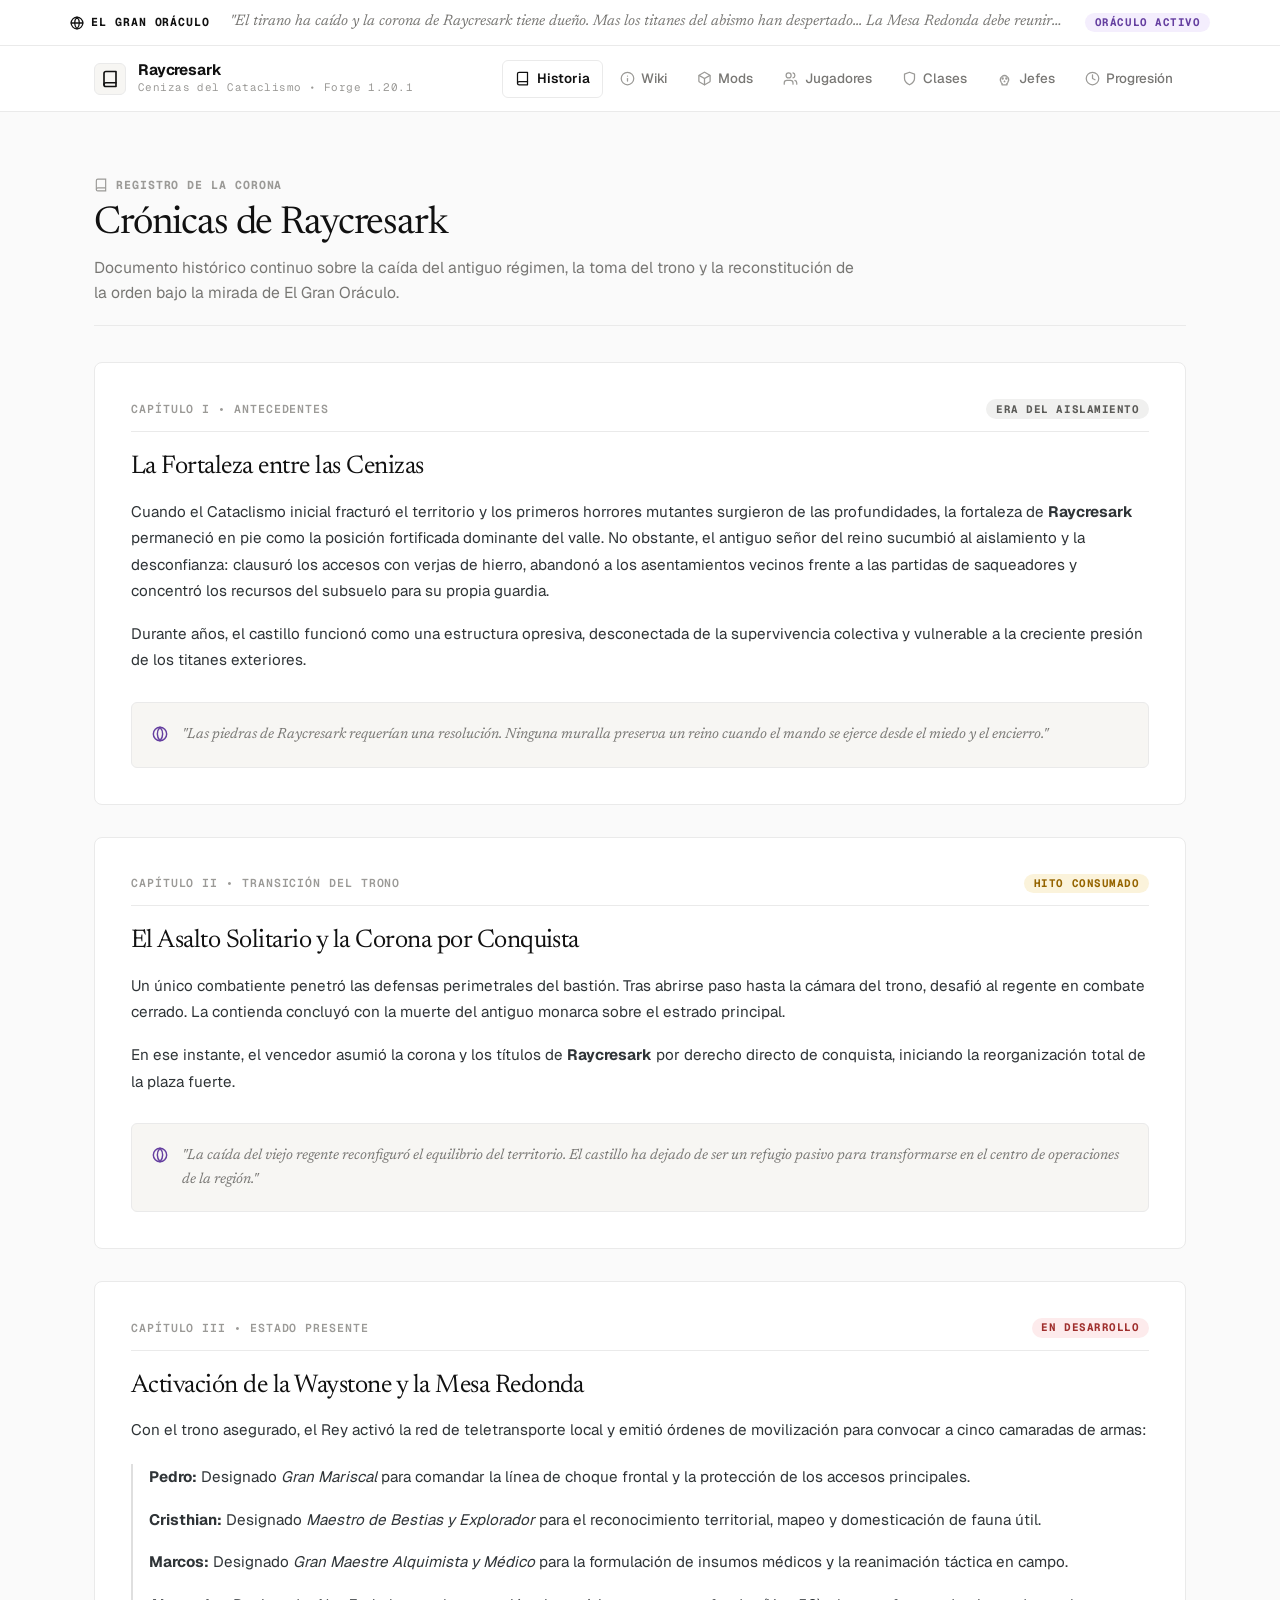
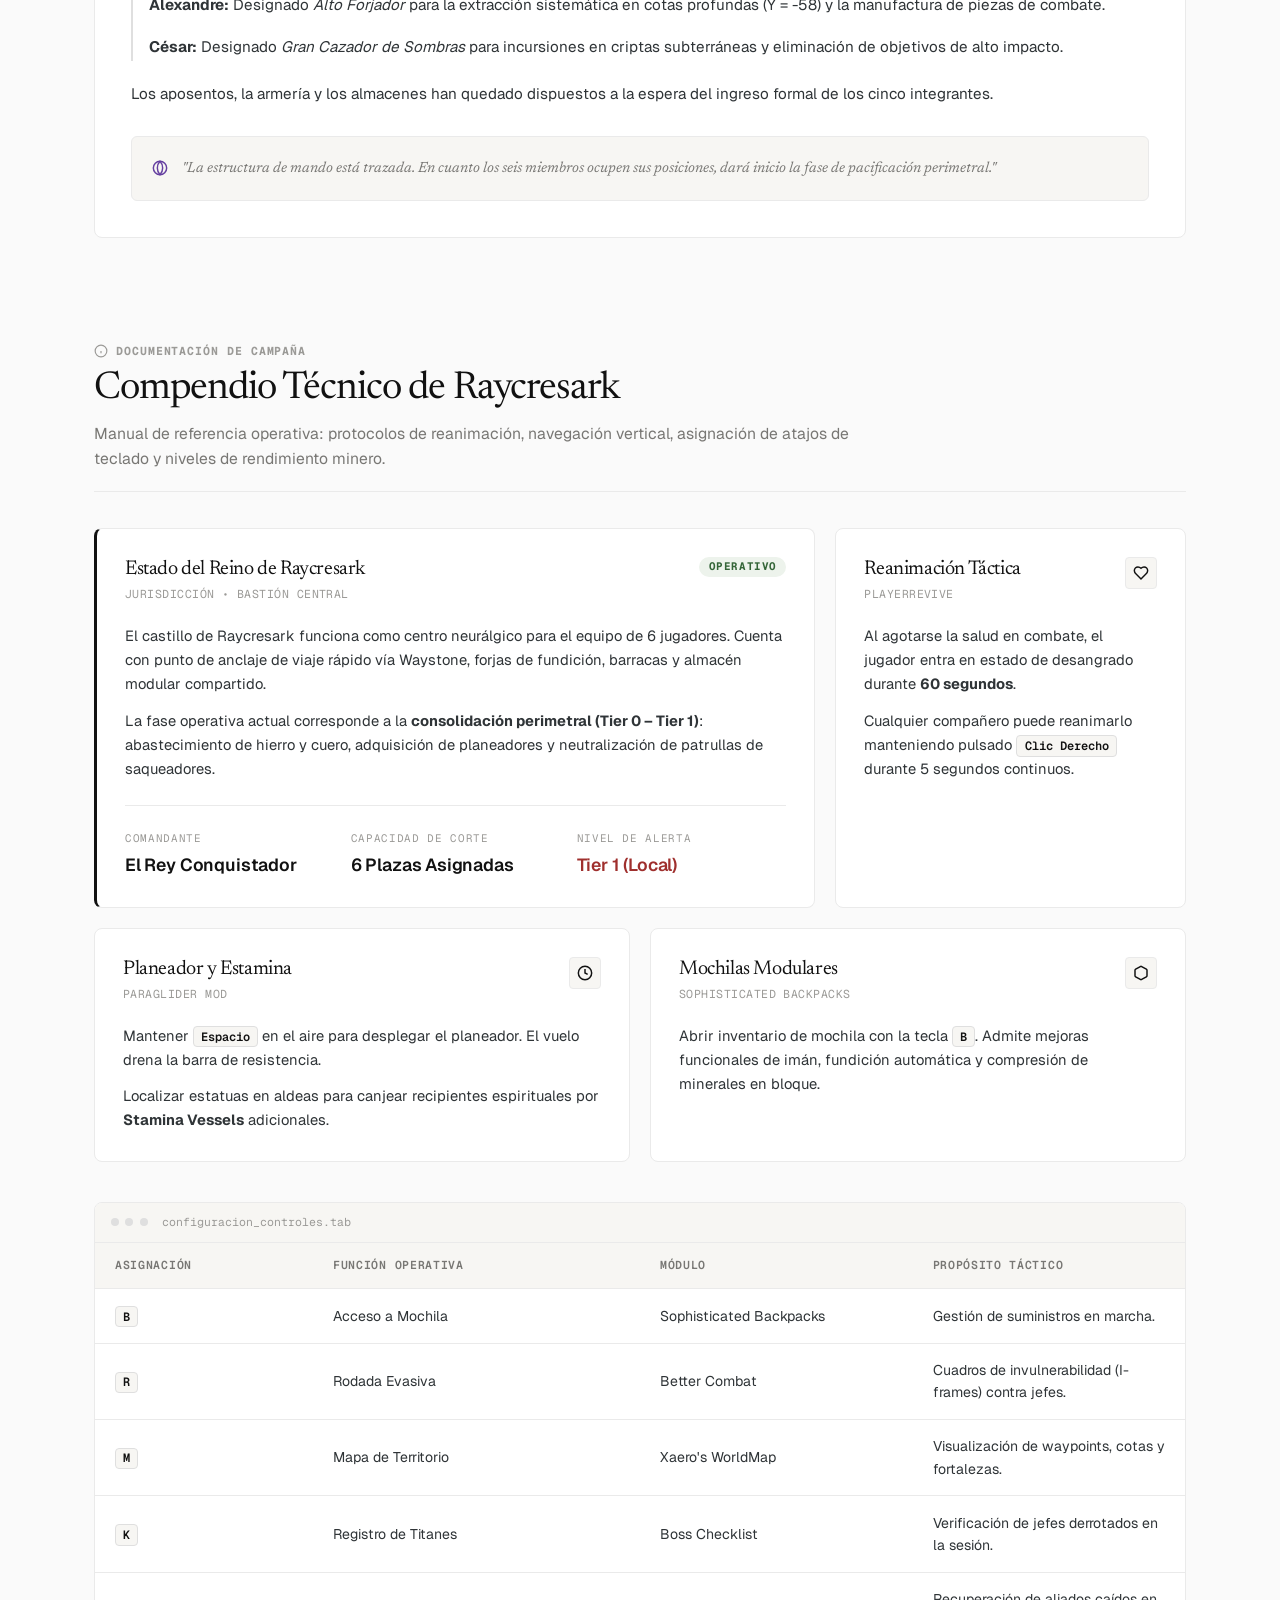
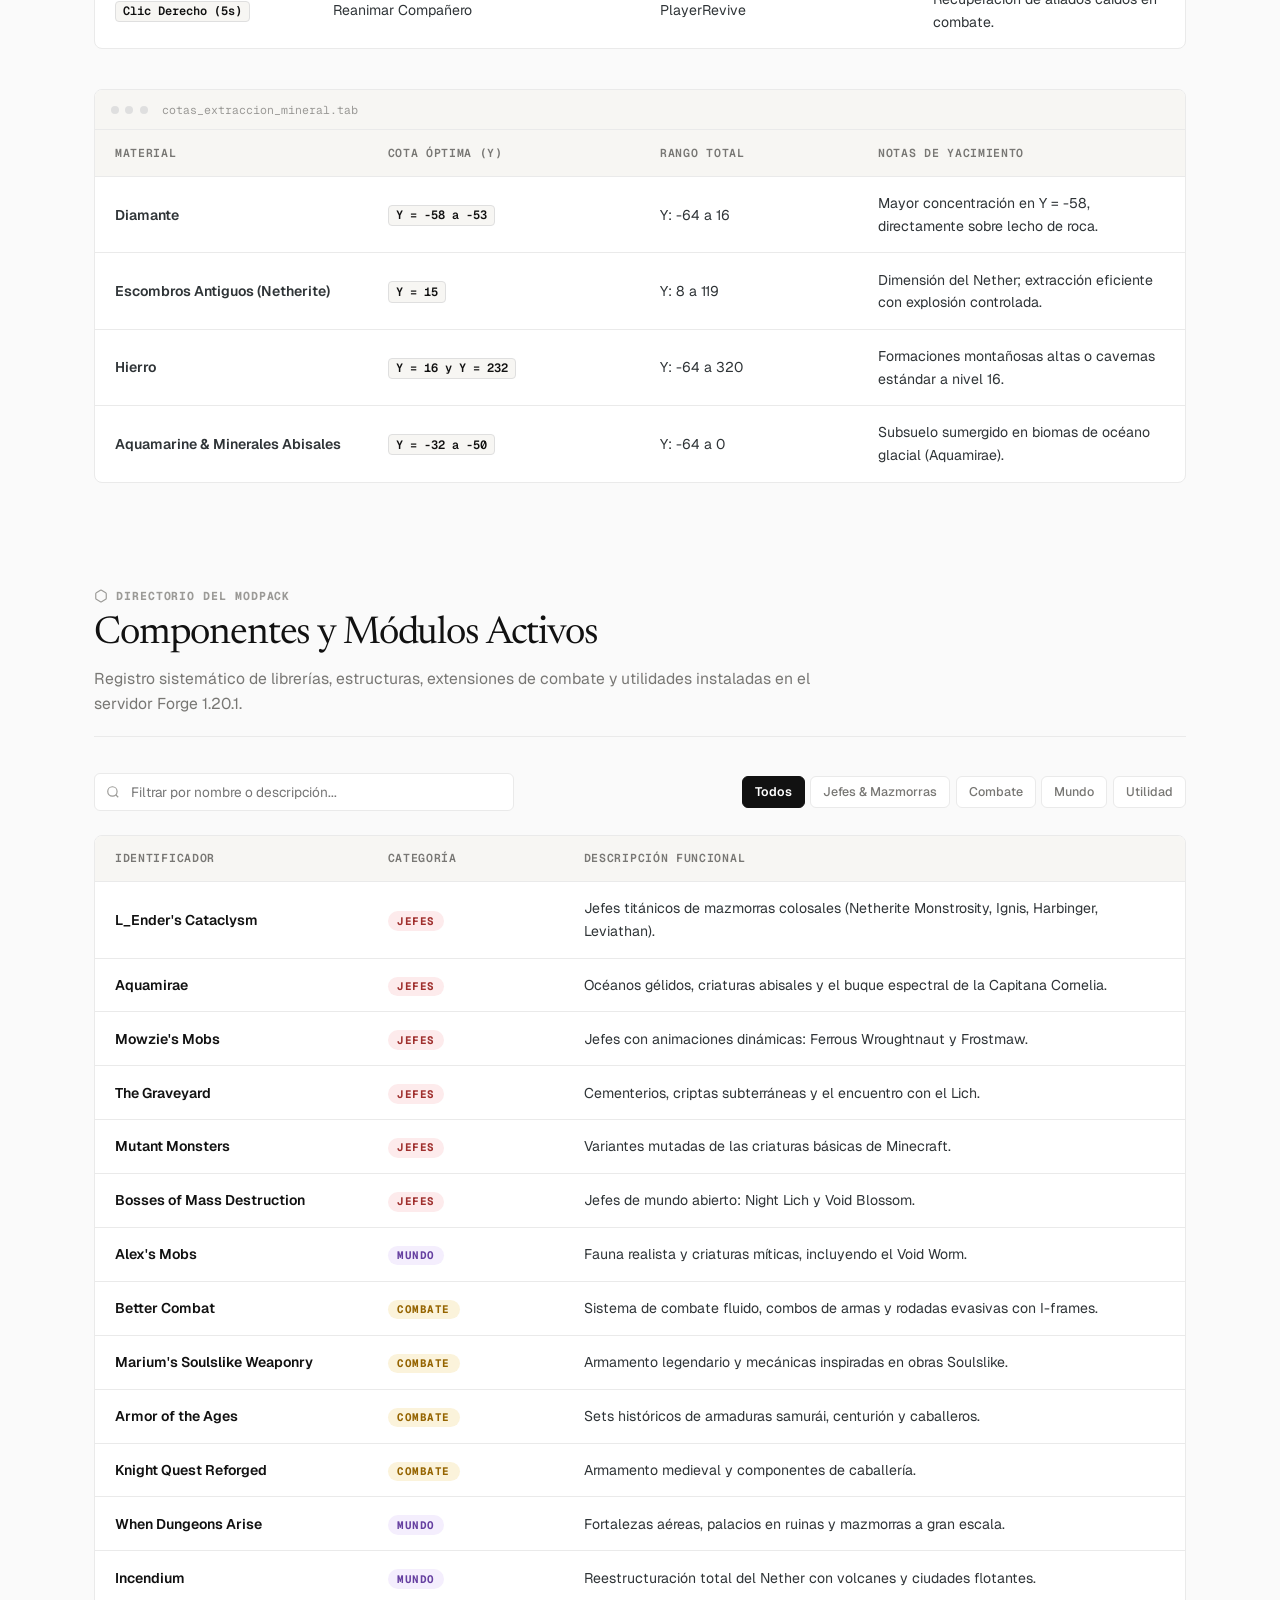
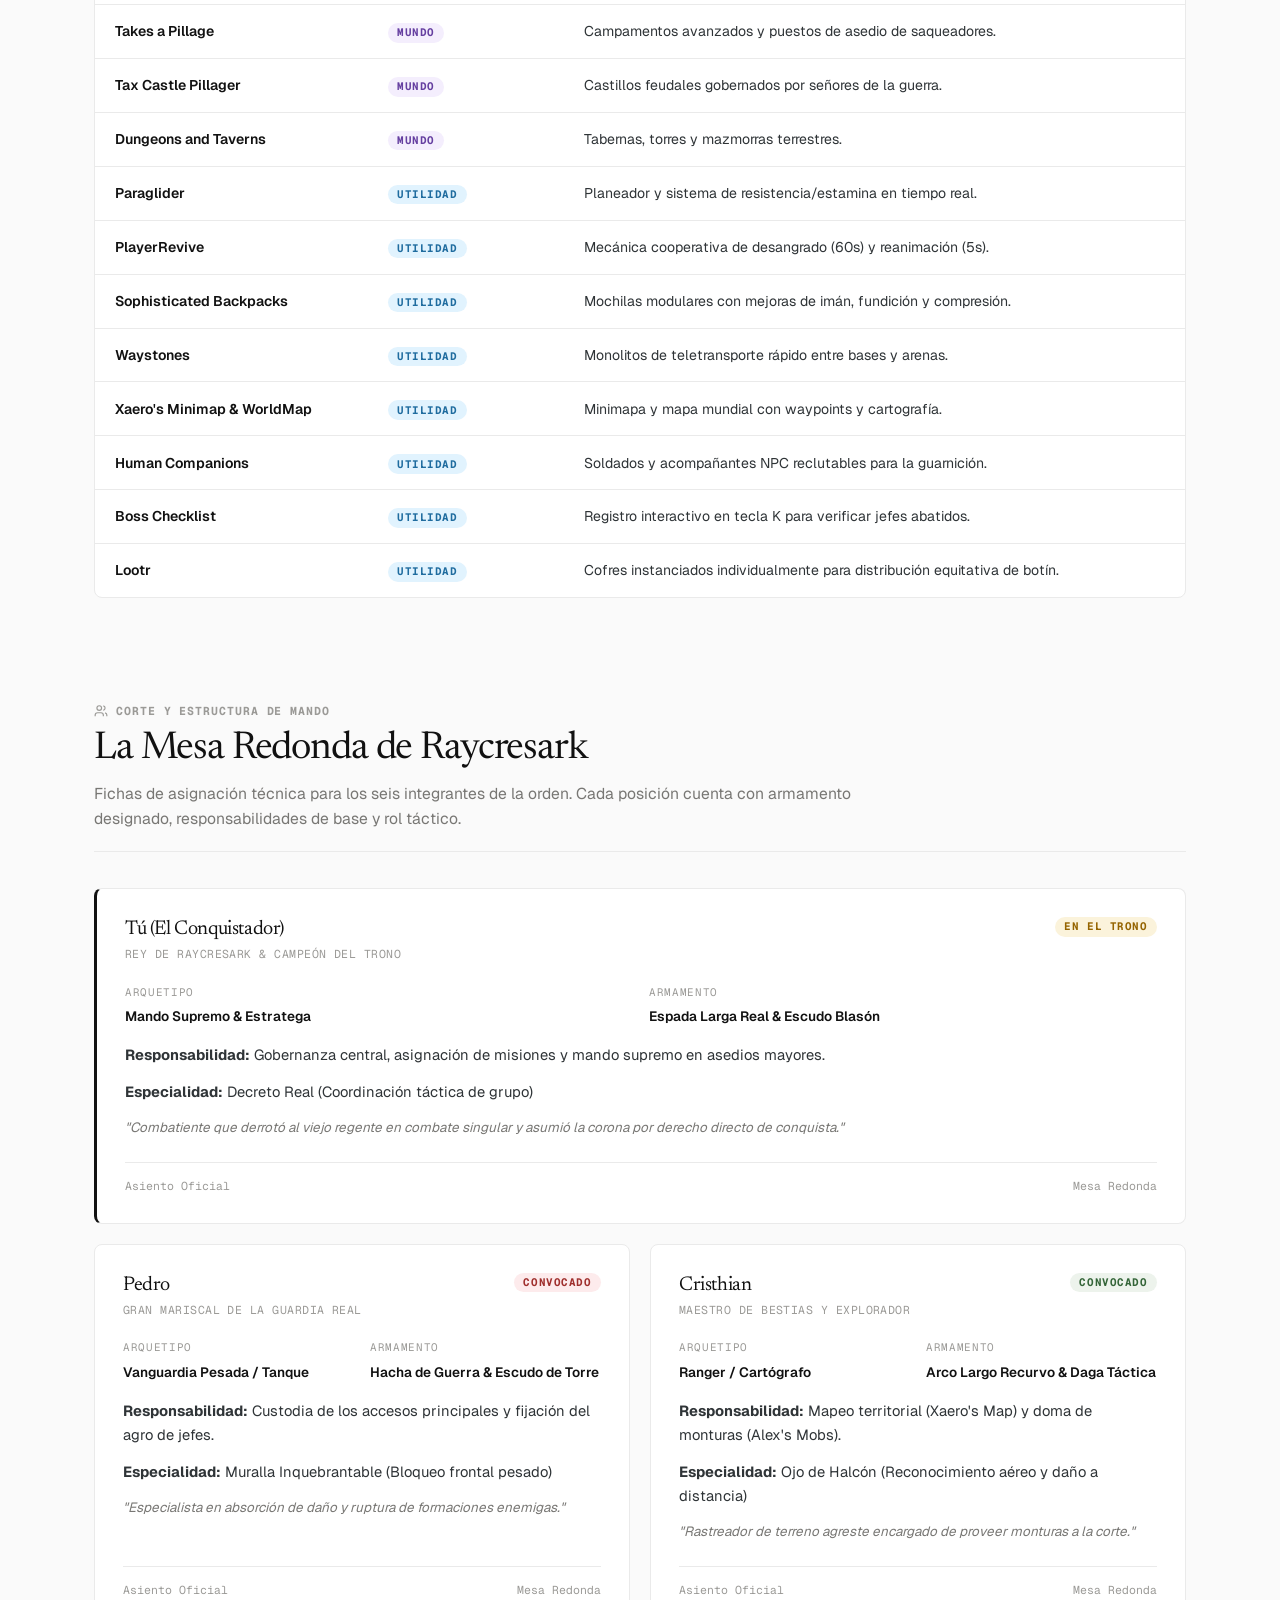
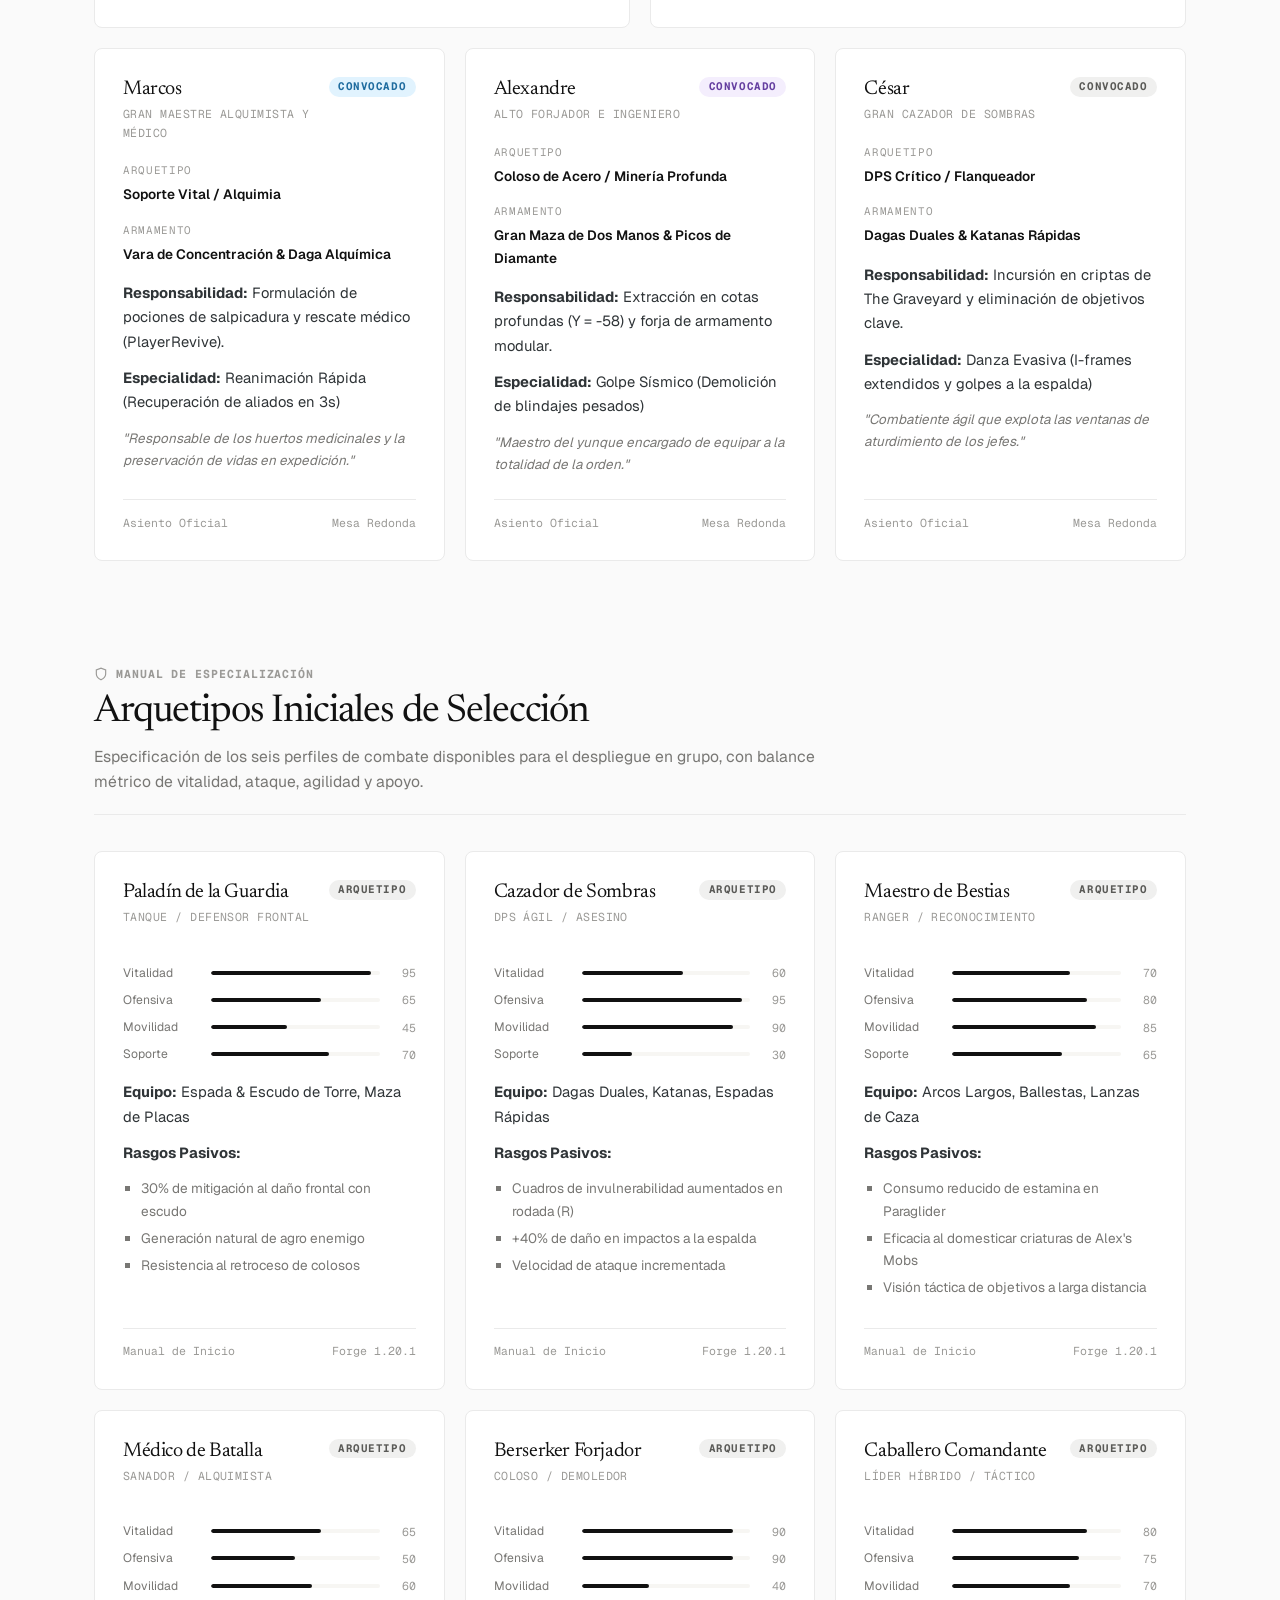
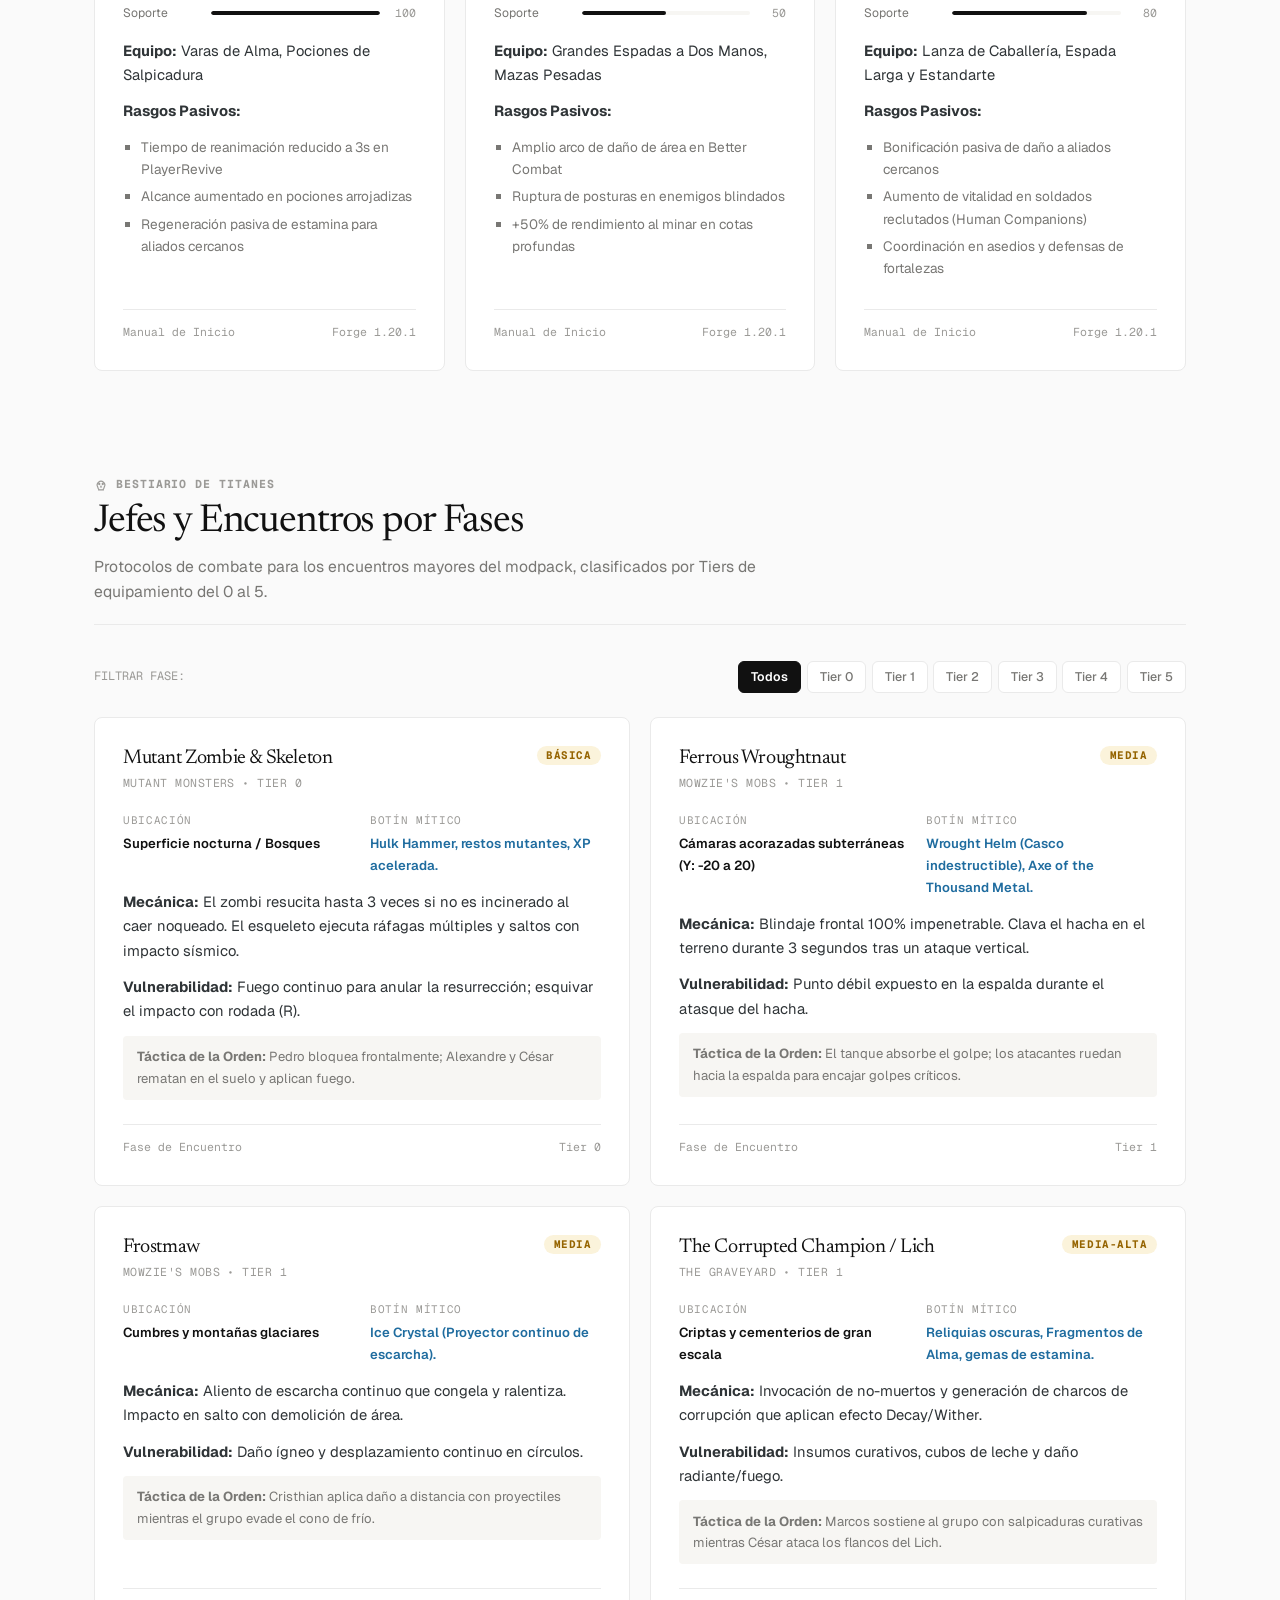
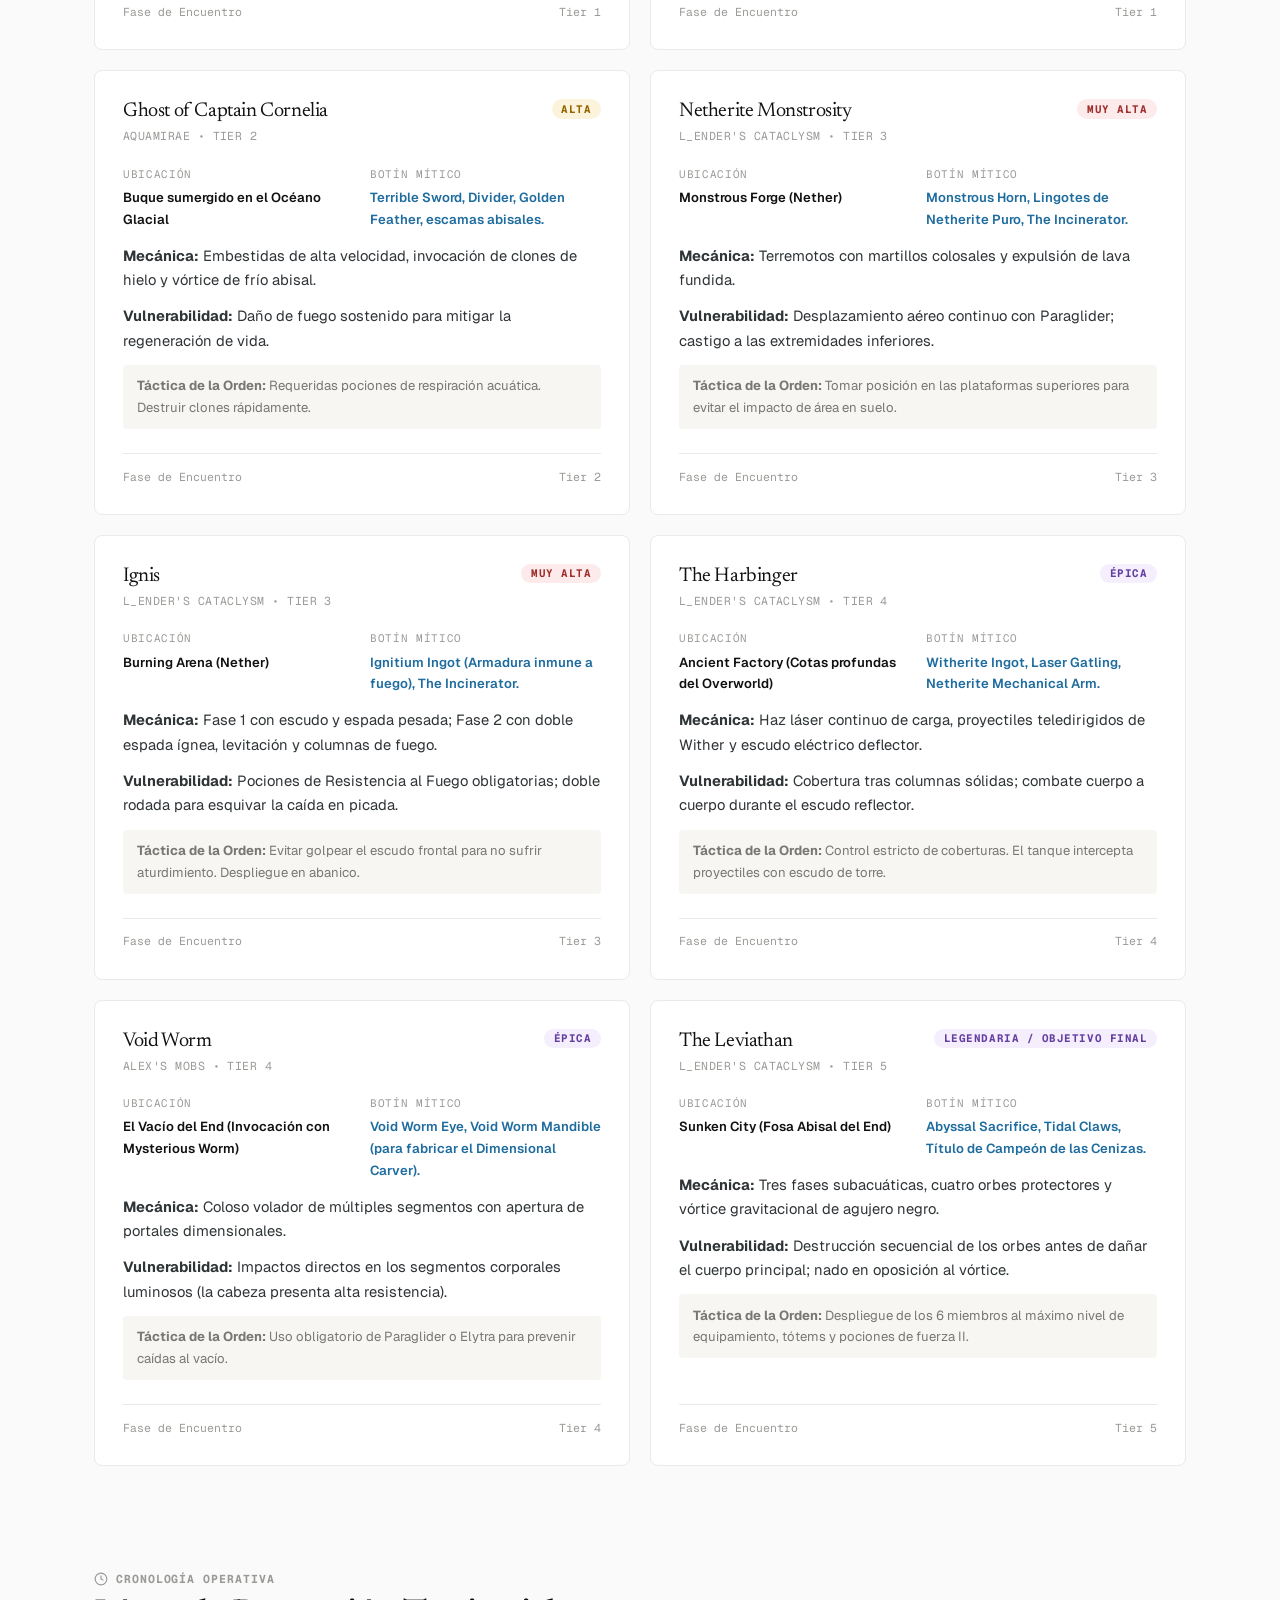
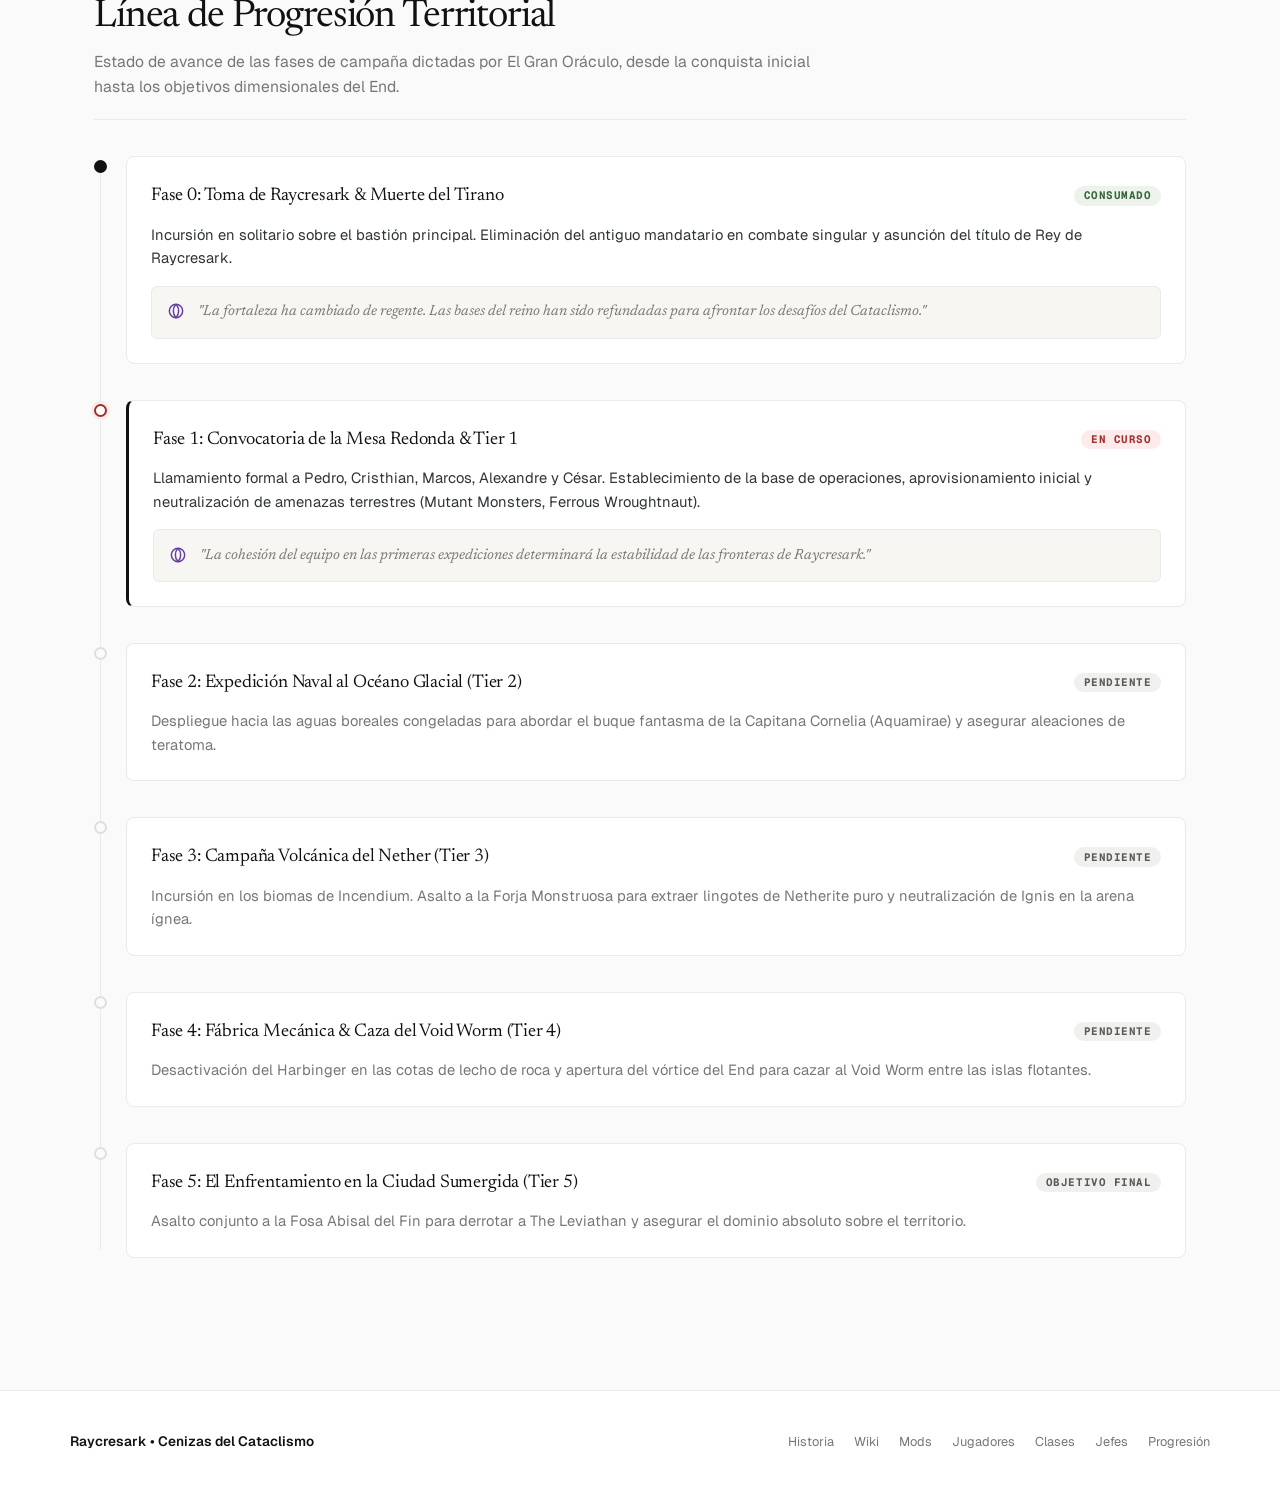
==== index.html @ 1250d792 "fix(ui): convert to continuous single page layout, fix dynamic filter rendering, and configure Verce" ====
<!DOCTYPE html>
<html lang="es">
<head>
  <meta charset="UTF-8">
  <meta name="viewport" content="width=device-width, initial-scale=1.0">
  <title>Raycresark &bull; Cenizas del Cataclismo</title>
  <link rel="stylesheet" href="styles.css">
  <link rel="preconnect" href="https://fonts.googleapis.com">
  <link rel="preconnect" href="https://fonts.gstatic.com" crossorigin>
  <link href="https://fonts.googleapis.com/css2?family=Geist+Mono:wght@400;500;600;700&family=Geist:wght@400;500;600;700&family=Newsreader:ital,opsz,wght@0,6..72,400;0,6..72,500;0,6..72,600;1,6..72,400;1,6..72,500&display=swap" rel="stylesheet">
</head>
<body>

  <!-- TOP BAR / ORACLE NOTIFICATION -->
  <aside class="oracle-banner">
    <div class="oracle-inner">
      <div class="oracle-label">
        <svg viewBox="0 0 24 24" fill="none" stroke="currentColor" stroke-linecap="round" stroke-linejoin="round">
          <circle cx="12" cy="12" r="10"/><path d="M12 2a14.5 14.5 0 0 0 0 20 14.5 14.5 0 0 0 0-20"/><path d="M2 12h20"/>
        </svg>
        El Gran Oráculo
      </div>
      <div class="oracle-text" id="oracle-status">
        "El tirano ha caído y la corona de Raycresark tiene dueño. Mas los titanes del abismo han despertado... La Mesa Redonda debe reunirse."
      </div>
      <span class="tag-pastel purple">Oráculo Activo</span>
    </div>
  </aside>

  <!-- HEADER & NAVIGATION -->
  <header class="header">
    <div class="header-inner">
      <a href="#historia" class="brand">
        <div class="brand-icon">
          <svg viewBox="0 0 24 24" fill="none" stroke="currentColor" stroke-linecap="round" stroke-linejoin="round">
            <path d="M4 19.5A2.5 2.5 0 0 1 6.5 17H20"/><path d="M6.5 2H20v20H6.5A2.5 2.5 0 0 1 4 19.5v-15A2.5 2.5 0 0 1 6.5 2z"/>
          </svg>
        </div>
        <div class="brand-text">
          <h1>Raycresark</h1>
          <span>Cenizas del Cataclismo &bull; Forge 1.20.1</span>
        </div>
      </a>

      <nav class="nav">
        <a href="#historia" class="nav-link active">
          <svg viewBox="0 0 24 24" fill="none" stroke="currentColor" stroke-linecap="round" stroke-linejoin="round"><path d="M4 19.5A2.5 2.5 0 0 1 6.5 17H20"/><path d="M6.5 2H20v20H6.5A2.5 2.5 0 0 1 4 19.5v-15A2.5 2.5 0 0 1 6.5 2z"/></svg>
          Historia
        </a>
        <a href="#wiki" class="nav-link">
          <svg viewBox="0 0 24 24" fill="none" stroke="currentColor" stroke-linecap="round" stroke-linejoin="round"><circle cx="12" cy="12" r="10"/><line x1="12" y1="16" x2="12" y2="12"/><line x1="12" y1="8" x2="12.01" y2="8"/></svg>
          Wiki
        </a>
        <a href="#mods" class="nav-link">
          <svg viewBox="0 0 24 24" fill="none" stroke="currentColor" stroke-linecap="round" stroke-linejoin="round"><path d="M21 16V8a2 2 0 0 0-1-1.73l-7-4a2 2 0 0 0-2 0l-7 4A2 2 0 0 0 3 8v8a2 2 0 0 0 1 1.73l7 4a2 2 0 0 0 2 0l7-4A2 2 0 0 0 21 16z"/><polyline points="3.27 6.96 12 12.01 20.73 6.96"/><line x1="12" y1="22.08" x2="12" y2="12"/></svg>
          Mods
        </a>
        <a href="#jugadores" class="nav-link">
          <svg viewBox="0 0 24 24" fill="none" stroke="currentColor" stroke-linecap="round" stroke-linejoin="round"><path d="M16 21v-2a4 4 0 0 0-4-4H6a4 4 0 0 0-4 4v2"/><circle cx="9" cy="7" r="4"/><path d="M22 21v-2a4 4 0 0 0-3-3.87"/><path d="M16 3.13a4 4 0 0 1 0 7.75"/></svg>
          Jugadores
        </a>
        <a href="#clases" class="nav-link">
          <svg viewBox="0 0 24 24" fill="none" stroke="currentColor" stroke-linecap="round" stroke-linejoin="round"><path d="M12 22s8-4 8-10V5l-8-3-8 3v7c0 6 8 10 8 10z"/></svg>
          Clases
        </a>
        <a href="#jefes" class="nav-link">
          <svg viewBox="0 0 24 24" fill="none" stroke="currentColor" stroke-linecap="round" stroke-linejoin="round"><circle cx="9" cy="12" r="1"/><circle cx="15" cy="12" r="1"/><path d="M8 20v2h8v-2"/><path d="m12.5 17-.5-1-.5 1h1z"/><path d="M16 20a3 3 0 0 0 1.5-2.6 6.5 6.5 0 1 0-11 0A3 3 0 0 0 8 20"/></svg>
          Jefes
        </a>
        <a href="#progresion" class="nav-link">
          <svg viewBox="0 0 24 24" fill="none" stroke="currentColor" stroke-linecap="round" stroke-linejoin="round"><circle cx="12" cy="12" r="10"/><polyline points="12 6 12 12 16 14"/></svg>
          Progresión
        </a>
      </nav>
    </div>
  </header>

  <!-- MAIN CONTAINER (CONTINUOUS SINGLE PAGE) -->
  <main class="main-content">

    <!-- ==========================================
         SECTION 1: HISTORIA / CRÓNICAS
         ========================================== -->
    <section id="historia" class="page-section">
      <header class="section-header">
        <div class="section-eyebrow">
          <svg viewBox="0 0 24 24" width="14" height="14" fill="none" stroke="currentColor" stroke-width="2"><path d="M4 19.5A2.5 2.5 0 0 1 6.5 17H20"/><path d="M6.5 2H20v20H6.5A2.5 2.5 0 0 1 4 19.5v-15A2.5 2.5 0 0 1 6.5 2z"/></svg>
          Registro de la Corona
        </div>
        <h2 class="section-title">Crónicas de Raycresark</h2>
        <p class="section-desc">Documento histórico continuo sobre la caída del antiguo régimen, la toma del trono y la reconstitución de la orden bajo la mirada de El Gran Oráculo.</p>
      </header>

      <!-- CAPÍTULO 1 -->
      <article class="chronicle-entry">
        <div class="chronicle-header">
          <span class="chronicle-label">Capítulo I &bull; Antecedentes</span>
          <span class="tag-pastel gray">Era del Aislamiento</span>
        </div>
        <h3 class="chronicle-heading">La Fortaleza entre las Cenizas</h3>
        <div class="chronicle-text">
          <p>
            Cuando el Cataclismo inicial fracturó el territorio y los primeros horrores mutantes surgieron de las profundidades, la fortaleza de <strong>Raycresark</strong> permaneció en pie como la posición fortificada dominante del valle. No obstante, el antiguo señor del reino sucumbió al aislamiento y la desconfianza: clausuró los accesos con verjas de hierro, abandonó a los asentamientos vecinos frente a las partidas de saqueadores y concentró los recursos del subsuelo para su propia guardia.
          </p>
          <p>
            Durante años, el castillo funcionó como una estructura opresiva, desconectada de la supervivencia colectiva y vulnerable a la creciente presión de los titanes exteriores.
          </p>
        </div>
        <div class="oracle-inscription">
          <svg viewBox="0 0 24 24" fill="none" stroke="currentColor" stroke-linecap="round" stroke-linejoin="round"><circle cx="12" cy="12" r="10"/><path d="M12 2a14.5 14.5 0 0 0 0 20 14.5 14.5 0 0 0 0-20"/></svg>
          <div class="oracle-inscription-quote">
            "Las piedras de Raycresark requerían una resolución. Ninguna muralla preserva un reino cuando el mando se ejerce desde el miedo y el encierro."
          </div>
        </div>
      </article>

      <!-- CAPÍTULO 2 -->
      <article class="chronicle-entry">
        <div class="chronicle-header">
          <span class="chronicle-label">Capítulo II &bull; Transición del Trono</span>
          <span class="tag-pastel yellow">Hito Consumado</span>
        </div>
        <h3 class="chronicle-heading">El Asalto Solitario y la Corona por Conquista</h3>
        <div class="chronicle-text">
          <p>
            Un único combatiente penetró las defensas perimetrales del bastión. Tras abrirse paso hasta la cámara del trono, desafió al regente en combate cerrado. La contienda concluyó con la muerte del antiguo monarca sobre el estrado principal.
          </p>
          <p>
            En ese instante, el vencedor asumió la corona y los títulos de <strong>Raycresark</strong> por derecho directo de conquista, iniciando la reorganización total de la plaza fuerte.
          </p>
        </div>
        <div class="oracle-inscription">
          <svg viewBox="0 0 24 24" fill="none" stroke="currentColor" stroke-linecap="round" stroke-linejoin="round"><circle cx="12" cy="12" r="10"/><path d="M12 2a14.5 14.5 0 0 0 0 20 14.5 14.5 0 0 0 0-20"/></svg>
          <div class="oracle-inscription-quote">
            "La caída del viejo regente reconfiguró el equilibrio del territorio. El castillo ha dejado de ser un refugio pasivo para transformarse en el centro de operaciones de la región."
          </div>
        </div>
      </article>

      <!-- CAPÍTULO 3 -->
      <article class="chronicle-entry">
        <div class="chronicle-header">
          <span class="chronicle-label">Capítulo III &bull; Estado Presente</span>
          <span class="tag-pastel red">En Desarrollo</span>
        </div>
        <h3 class="chronicle-heading">Activación de la Waystone y la Mesa Redonda</h3>
        <div class="chronicle-text">
          <p>
            Con el trono asegurado, el Rey activó la red de teletransporte local y emitió órdenes de movilización para convocar a cinco camaradas de armas:
          </p>
          <div style="margin: 1.25rem 0; padding-left: 1rem; border-left: 2px solid var(--border-medium);">
            <p><strong>Pedro:</strong> Designado <em>Gran Mariscal</em> para comandar la línea de choque frontal y la protección de los accesos principales.</p>
            <p><strong>Cristhian:</strong> Designado <em>Maestro de Bestias y Explorador</em> para el reconocimiento territorial, mapeo y domesticación de fauna útil.</p>
            <p><strong>Marcos:</strong> Designado <em>Gran Maestre Alquimista y Médico</em> para la formulación de insumos médicos y la reanimación táctica en campo.</p>
            <p><strong>Alexandre:</strong> Designado <em>Alto Forjador</em> para la extracción sistemática en cotas profundas (Y = -58) y la manufactura de piezas de combate.</p>
            <p><strong>César:</strong> Designado <em>Gran Cazador de Sombras</em> para incursiones en criptas subterráneas y eliminación de objetivos de alto impacto.</p>
          </div>
          <p>
            Los aposentos, la armería y los almacenes han quedado dispuestos a la espera del ingreso formal de los cinco integrantes.
          </p>
        </div>
        <div class="oracle-inscription">
          <svg viewBox="0 0 24 24" fill="none" stroke="currentColor" stroke-linecap="round" stroke-linejoin="round"><circle cx="12" cy="12" r="10"/><path d="M12 2a14.5 14.5 0 0 0 0 20 14.5 14.5 0 0 0 0-20"/></svg>
          <div class="oracle-inscription-quote">
            "La estructura de mando está trazada. En cuanto los seis miembros ocupen sus posiciones, dará inicio la fase de pacificación perimetral."
          </div>
        </div>
      </article>
    </section>

    <!-- ==========================================
         SECTION 2: WIKI / COMPENDIO TÉCNICO
         ========================================== -->
    <section id="wiki" class="page-section">
      <header class="section-header">
        <div class="section-eyebrow">
          <svg viewBox="0 0 24 24" width="14" height="14" fill="none" stroke="currentColor" stroke-width="2"><circle cx="12" cy="12" r="10"/><line x1="12" y1="16" x2="12" y2="12"/><line x1="12" y1="8" x2="12.01" y2="8"/></svg>
          Documentación de Campaña
        </div>
        <h2 class="section-title">Compendio Técnico de Raycresark</h2>
        <p class="section-desc">Manual de referencia operativa: protocolos de reanimación, navegación vertical, asignación de atajos de teclado y niveles de rendimiento minero.</p>
      </header>

      <!-- BENTO SUMMARY -->
      <div class="bento-grid">
        <div class="bento-card bento-col-8 highlight">
          <div class="bento-header">
            <div class="bento-title-group">
              <h3>Estado del Reino de Raycresark</h3>
              <div class="bento-meta">Jurisdicción &bull; Bastión Central</div>
            </div>
            <span class="tag-pastel green">Operativo</span>
          </div>
          <div class="bento-body">
            <p>
              El castillo de Raycresark funciona como centro neurálgico para el equipo de 6 jugadores. Cuenta con punto de anclaje de viaje rápido vía Waystone, forjas de fundición, barracas y almacén modular compartido.
            </p>
            <p>
              La fase operativa actual corresponde a la <strong>consolidación perimetral (Tier 0 &ndash; Tier 1)</strong>: abastecimiento de hierro y cuero, adquisición de planeadores y neutralización de patrullas de saqueadores.
            </p>
          </div>
          <div class="metrics-row">
            <div class="metric-item">
              <span class="metric-label">Comandante</span>
              <span class="metric-value">El Rey Conquistador</span>
            </div>
            <div class="metric-item">
              <span class="metric-label">Capacidad de Corte</span>
              <span class="metric-value">6 Plazas Asignadas</span>
            </div>
            <div class="metric-item">
              <span class="metric-label">Nivel de Alerta</span>
              <span class="metric-value" style="color: var(--pastel-red-text);">Tier 1 (Local)</span>
            </div>
          </div>
        </div>

        <div class="bento-card bento-col-4">
          <div class="bento-header">
            <div class="bento-title-group">
              <h4>Reanimación Táctica</h4>
              <div class="bento-meta">PlayerRevive</div>
            </div>
            <div class="bento-icon">
              <svg viewBox="0 0 24 24" fill="none" stroke="currentColor"><path d="M19 14c1.49-1.46 3-3.21 3-5.5A5.5 5.5 0 0 0 16.5 3c-1.76 0-3 .5-4.5 2-1.5-1.5-2.74-2-4.5-2A5.5 5.5 0 0 0 2 8.5c0 2.3 1.5 4.05 3 5.5l7 7Z"/></svg>
            </div>
          </div>
          <div class="bento-body">
            <p>Al agotarse la salud en combate, el jugador entra en estado de desangrado durante <strong>60 segundos</strong>.</p>
            <p>Cualquier compañero puede reanimarlo manteniendo pulsado <kbd>Clic Derecho</kbd> durante 5 segundos continuos.</p>
          </div>
        </div>

        <div class="bento-card bento-col-6">
          <div class="bento-header">
            <div class="bento-title-group">
              <h4>Planeador y Estamina</h4>
              <div class="bento-meta">Paraglider Mod</div>
            </div>
            <div class="bento-icon">
              <svg viewBox="0 0 24 24" fill="none" stroke="currentColor"><circle cx="12" cy="12" r="10"/><polyline points="12 6 12 12 16 14"/></svg>
            </div>
          </div>
          <div class="bento-body">
            <p>Mantener <kbd>Espacio</kbd> en el aire para desplegar el planeador. El vuelo drena la barra de resistencia.</p>
            <p>Localizar estatuas en aldeas para canjear recipientes espirituales por <strong>Stamina Vessels</strong> adicionales.</p>
          </div>
        </div>

        <div class="bento-card bento-col-6">
          <div class="bento-header">
            <div class="bento-title-group">
              <h4>Mochilas Modulares</h4>
              <div class="bento-meta">Sophisticated Backpacks</div>
            </div>
            <div class="bento-icon">
              <svg viewBox="0 0 24 24" fill="none" stroke="currentColor"><path d="M21 16V8a2 2 0 0 0-1-1.73l-7-4a2 2 0 0 0-2 0l-7 4A2 2 0 0 0 3 8v8a2 2 0 0 0 1 1.73l7 4a2 2 0 0 0 2 0l7-4A2 2 0 0 0 21 16z"/></svg>
            </div>
          </div>
          <div class="bento-body">
            <p>Abrir inventario de mochila con la tecla <kbd>B</kbd>. Admite mejoras funcionales de imán, fundición automática y compresión de minerales en bloque.</p>
          </div>
        </div>
      </div>

      <!-- CONTROLES -->
      <div class="window-chrome">
        <div class="window-chrome-bar">
          <span class="window-dot"></span>
          <span class="window-dot"></span>
          <span class="window-dot"></span>
          <span style="font-family: var(--font-mono); font-size: 0.72rem; color: var(--text-muted); margin-left: 0.5rem;">configuracion_controles.tab</span>
        </div>
        <table>
          <thead>
            <tr>
              <th style="width: 20%;">Asignación</th>
              <th style="width: 30%;">Función Operativa</th>
              <th style="width: 25%;">Módulo</th>
              <th>Propósito Táctico</th>
            </tr>
          </thead>
          <tbody>
            <tr>
              <td><kbd>B</kbd></td>
              <td>Acceso a Mochila</td>
              <td>Sophisticated Backpacks</td>
              <td>Gestión de suministros en marcha.</td>
            </tr>
            <tr>
              <td><kbd>R</kbd></td>
              <td>Rodada Evasiva</td>
              <td>Better Combat</td>
              <td>Cuadros de invulnerabilidad (I-frames) contra jefes.</td>
            </tr>
            <tr>
              <td><kbd>M</kbd></td>
              <td>Mapa de Territorio</td>
              <td>Xaero's WorldMap</td>
              <td>Visualización de waypoints, cotas y fortalezas.</td>
            </tr>
            <tr>
              <td><kbd>K</kbd></td>
              <td>Registro de Titanes</td>
              <td>Boss Checklist</td>
              <td>Verificación de jefes derrotados en la sesión.</td>
            </tr>
            <tr>
              <td><kbd>Clic Derecho (5s)</kbd></td>
              <td>Reanimar Compañero</td>
              <td>PlayerRevive</td>
              <td>Recuperación de aliados caídos en combate.</td>
            </tr>
          </tbody>
        </table>
      </div>

      <!-- MINERÍA -->
      <div class="window-chrome">
        <div class="window-chrome-bar">
          <span class="window-dot"></span>
          <span class="window-dot"></span>
          <span class="window-dot"></span>
          <span style="font-family: var(--font-mono); font-size: 0.72rem; color: var(--text-muted); margin-left: 0.5rem;">cotas_extraccion_mineral.tab</span>
        </div>
        <table>
          <thead>
            <tr>
              <th style="width: 25%;">Material</th>
              <th style="width: 25%;">Cota Óptima (Y)</th>
              <th style="width: 20%;">Rango Total</th>
              <th>Notas de Yacimiento</th>
            </tr>
          </thead>
          <tbody>
            <tr>
              <td style="font-weight: 600;">Diamante</td>
              <td><kbd>Y = -58 a -53</kbd></td>
              <td>Y: -64 a 16</td>
              <td>Mayor concentración en Y = -58, directamente sobre lecho de roca.</td>
            </tr>
            <tr>
              <td style="font-weight: 600;">Escombros Antiguos (Netherite)</td>
              <td><kbd>Y = 15</kbd></td>
              <td>Y: 8 a 119</td>
              <td>Dimensión del Nether; extracción eficiente con explosión controlada.</td>
            </tr>
            <tr>
              <td style="font-weight: 600;">Hierro</td>
              <td><kbd>Y = 16 y Y = 232</kbd></td>
              <td>Y: -64 a 320</td>
              <td>Formaciones montañosas altas o cavernas estándar a nivel 16.</td>
            </tr>
            <tr>
              <td style="font-weight: 600;">Aquamarine & Minerales Abisales</td>
              <td><kbd>Y = -32 a -50</kbd></td>
              <td>Y: -64 a 0</td>
              <td>Subsuelo sumergido en biomas de océano glacial (Aquamirae).</td>
            </tr>
          </tbody>
        </table>
      </div>
    </section>

    <!-- ==========================================
         SECTION 3: MODS / DIRECTORIO
         ========================================== -->
    <section id="mods" class="page-section">
      <header class="section-header">
        <div class="section-eyebrow">
          <svg viewBox="0 0 24 24" width="14" height="14" fill="none" stroke="currentColor" stroke-width="2"><path d="M21 16V8a2 2 0 0 0-1-1.73l-7-4a2 2 0 0 0-2 0l-7 4A2 2 0 0 0 3 8v8a2 2 0 0 0 1 1.73l7 4a2 2 0 0 0 2 0l7-4A2 2 0 0 0 21 16z"/></svg>
          Directorio del Modpack
        </div>
        <h2 class="section-title">Componentes y Módulos Activos</h2>
        <p class="section-desc">Registro sistemático de librerías, estructuras, extensiones de combate y utilidades instaladas en el servidor Forge 1.20.1.</p>
      </header>

      <!-- CONTROL BAR -->
      <div class="control-bar">
        <div class="search-field">
          <svg viewBox="0 0 24 24" fill="none" stroke="currentColor"><circle cx="11" cy="11" r="8"/><path d="m21 21-4.3-4.3"/></svg>
          <input type="text" id="mod-search-input" placeholder="Filtrar por nombre o descripción...">
        </div>
        <div class="filter-pills">
          <button class="pill-btn mod-filter-btn active" data-cat="all">Todos</button>
          <button class="pill-btn mod-filter-btn" data-cat="jefes">Jefes & Mazmorras</button>
          <button class="pill-btn mod-filter-btn" data-cat="combate">Combate</button>
          <button class="pill-btn mod-filter-btn" data-cat="mundo">Mundo</button>
          <button class="pill-btn mod-filter-btn" data-cat="utilidad">Utilidad</button>
        </div>
      </div>

      <div class="table-frame">
        <table>
          <thead>
            <tr>
              <th style="width: 25%;">Identificador</th>
              <th style="width: 18%;">Categoría</th>
              <th>Descripción Funcional</th>
            </tr>
          </thead>
          <tbody id="mods-table-body">
            <!-- Rendered by app.js -->
          </tbody>
        </table>
      </div>
    </section>

    <!-- ==========================================
         SECTION 4: JUGADORES / MESA REDONDA
         ========================================== -->
    <section id="jugadores" class="page-section">
      <header class="section-header">
        <div class="section-eyebrow">
          <svg viewBox="0 0 24 24" width="14" height="14" fill="none" stroke="currentColor" stroke-width="2"><path d="M16 21v-2a4 4 0 0 0-4-4H6a4 4 0 0 0-4 4v2"/><circle cx="9" cy="7" r="4"/><path d="M22 21v-2a4 4 0 0 0-3-3.87"/><path d="M16 3.13a4 4 0 0 1 0 7.75"/></svg>
          Corte y Estructura de Mando
        </div>
        <h2 class="section-title">La Mesa Redonda de Raycresark</h2>
        <p class="section-desc">Fichas de asignación técnica para los seis integrantes de la orden. Cada posición cuenta con armamento designado, responsabilidades de base y rol táctico.</p>
      </header>

      <div class="bento-grid" id="jugadores-grid">
        <!-- Rendered by app.js -->
      </div>
    </section>

    <!-- ==========================================
         SECTION 5: CLASES / MANUAL INICIAL
         ========================================== -->
    <section id="clases" class="page-section">
      <header class="section-header">
        <div class="section-eyebrow">
          <svg viewBox="0 0 24 24" width="14" height="14" fill="none" stroke="currentColor" stroke-width="2"><path d="M12 22s8-4 8-10V5l-8-3-8 3v7c0 6 8 10 8 10z"/></svg>
          Manual de Especialización
        </div>
        <h2 class="section-title">Arquetipos Iniciales de Selección</h2>
        <p class="section-desc">Especificación de los seis perfiles de combate disponibles para el despliegue en grupo, con balance métrico de vitalidad, ataque, agilidad y apoyo.</p>
      </header>

      <div class="bento-grid" id="clases-grid">
        <!-- Rendered by app.js -->
      </div>
    </section>

    <!-- ==========================================
         SECTION 6: JEFES / BESTIARIO
         ========================================== -->
    <section id="jefes" class="page-section">
      <header class="section-header">
        <div class="section-eyebrow">
          <svg viewBox="0 0 24 24" width="14" height="14" fill="none" stroke="currentColor" stroke-width="2"><circle cx="9" cy="12" r="1"/><circle cx="15" cy="12" r="1"/><path d="M8 20v2h8v-2"/><path d="m12.5 17-.5-1-.5 1h1z"/><path d="M16 20a3 3 0 0 0 1.5-2.6 6.5 6.5 0 1 0-11 0A3 3 0 0 0 8 20"/></svg>
          Bestiario de Titanes
        </div>
        <h2 class="section-title">Jefes y Encuentros por Fases</h2>
        <p class="section-desc">Protocolos de combate para los encuentros mayores del modpack, clasificados por Tiers de equipamiento del 0 al 5.</p>
      </header>

      <div class="control-bar">
        <span style="font-family: var(--font-mono); font-size: 0.75rem; color: var(--text-muted); text-transform: uppercase;">Filtrar Fase:</span>
        <div class="filter-pills">
          <button class="pill-btn boss-filter-btn active" data-tier="all">Todos</button>
          <button class="pill-btn boss-filter-btn" data-tier="0">Tier 0</button>
          <button class="pill-btn boss-filter-btn" data-tier="1">Tier 1</button>
          <button class="pill-btn boss-filter-btn" data-tier="2">Tier 2</button>
          <button class="pill-btn boss-filter-btn" data-tier="3">Tier 3</button>
          <button class="pill-btn boss-filter-btn" data-tier="4">Tier 4</button>
          <button class="pill-btn boss-filter-btn" data-tier="5">Tier 5</button>
        </div>
      </div>

      <div class="bento-grid" id="jefes-grid">
        <!-- Rendered by app.js -->
      </div>
    </section>

    <!-- ==========================================
         SECTION 7: PROGRESIÓN / LÍNEA DE TIEMPO
         ========================================== -->
    <section id="progresion" class="page-section">
      <header class="section-header">
        <div class="section-eyebrow">
          <svg viewBox="0 0 24 24" width="14" height="14" fill="none" stroke="currentColor" stroke-width="2"><circle cx="12" cy="12" r="10"/><polyline points="12 6 12 12 16 14"/></svg>
          Cronología Operativa
        </div>
        <h2 class="section-title">Línea de Progresión Territorial</h2>
        <p class="section-desc">Estado de avance de las fases de campaña dictadas por El Gran Oráculo, desde la conquista inicial hasta los objetivos dimensionales del End.</p>
      </header>

      <div class="timeline-editorial">

        <!-- NODO 0: CONQUISTA (COMPLETADO) -->
        <div class="timeline-item completed">
          <div class="timeline-marker"></div>
          <div class="timeline-box">
            <div class="timeline-box-header">
              <div class="timeline-box-title">Fase 0: Toma de Raycresark & Muerte del Tirano</div>
              <span class="tag-pastel green">Consumado</span>
            </div>
            <p style="font-size: 0.92rem; color: var(--text-body);">
              Incursión en solitario sobre el bastión principal. Eliminación del antiguo mandatario en combate singular y asunción del título de Rey de Raycresark.
            </p>
            <div class="oracle-inscription" style="margin-top: 1rem; padding: 0.85rem 1rem;">
              <svg viewBox="0 0 24 24" fill="none" stroke="currentColor"><circle cx="12" cy="12" r="10"/><path d="M12 2a14.5 14.5 0 0 0 0 20 14.5 14.5 0 0 0 0-20"/></svg>
              <div class="oracle-inscription-quote">
                "La fortaleza ha cambiado de regente. Las bases del reino han sido refundadas para afrontar los desafíos del Cataclismo."
              </div>
            </div>
          </div>
        </div>

        <!-- NODO 1: CONVOCATORIA (ACTIVO) -->
        <div class="timeline-item active">
          <div class="timeline-marker"></div>
          <div class="timeline-box">
            <div class="timeline-box-header">
              <div class="timeline-box-title">Fase 1: Convocatoria de la Mesa Redonda & Tier 1</div>
              <span class="tag-pastel red">En Curso</span>
            </div>
            <p style="font-size: 0.92rem; color: var(--text-body);">
              Llamamiento formal a Pedro, Cristhian, Marcos, Alexandre y César. Establecimiento de la base de operaciones, aprovisionamiento inicial y neutralización de amenazas terrestres (Mutant Monsters, Ferrous Wroughtnaut).
            </p>
            <div class="oracle-inscription" style="margin-top: 1rem; padding: 0.85rem 1rem;">
              <svg viewBox="0 0 24 24" fill="none" stroke="currentColor"><circle cx="12" cy="12" r="10"/><path d="M12 2a14.5 14.5 0 0 0 0 20 14.5 14.5 0 0 0 0-20"/></svg>
              <div class="oracle-inscription-quote">
                "La cohesión del equipo en las primeras expediciones determinará la estabilidad de las fronteras de Raycresark."
              </div>
            </div>
          </div>
        </div>

        <!-- NODO 2: EXPEDICIÓN GLACIAL (FUTURO) -->
        <div class="timeline-item">
          <div class="timeline-marker"></div>
          <div class="timeline-box">
            <div class="timeline-box-header">
              <div class="timeline-box-title">Fase 2: Expedición Naval al Océano Glacial (Tier 2)</div>
              <span class="tag-pastel gray">Pendiente</span>
            </div>
            <p style="font-size: 0.92rem; color: var(--text-secondary);">
              Despliegue hacia las aguas boreales congeladas para abordar el buque fantasma de la Capitana Cornelia (Aquamirae) y asegurar aleaciones de teratoma.
            </p>
          </div>
        </div>

        <!-- NODO 3: CRUZADA DEL NETHER (FUTURO) -->
        <div class="timeline-item">
          <div class="timeline-marker"></div>
          <div class="timeline-box">
            <div class="timeline-box-header">
              <div class="timeline-box-title">Fase 3: Campaña Volcánica del Nether (Tier 3)</div>
              <span class="tag-pastel gray">Pendiente</span>
            </div>
            <p style="font-size: 0.92rem; color: var(--text-secondary);">
              Incursión en los biomas de Incendium. Asalto a la Forja Monstruosa para extraer lingotes de Netherite puro y neutralización de Ignis en la arena ígnea.
            </p>
          </div>
        </div>

        <!-- NODO 4: EL VACÍO Y LA FÁBRICA (FUTURO) -->
        <div class="timeline-item">
          <div class="timeline-marker"></div>
          <div class="timeline-box">
            <div class="timeline-box-header">
              <div class="timeline-box-title">Fase 4: Fábrica Mecánica & Caza del Void Worm (Tier 4)</div>
              <span class="tag-pastel gray">Pendiente</span>
            </div>
            <p style="font-size: 0.92rem; color: var(--text-secondary);">
              Desactivación del Harbinger en las cotas de lecho de roca y apertura del vórtice del End para cazar al Void Worm entre las islas flotantes.
            </p>
          </div>
        </div>

        <!-- NODO 5: EL JUICIO FINAL (FUTURO) -->
        <div class="timeline-item">
          <div class="timeline-marker"></div>
          <div class="timeline-box">
            <div class="timeline-box-header">
              <div class="timeline-box-title">Fase 5: El Enfrentamiento en la Ciudad Sumergida (Tier 5)</div>
              <span class="tag-pastel gray">Objetivo Final</span>
            </div>
            <p style="font-size: 0.92rem; color: var(--text-secondary);">
              Asalto conjunto a la Fosa Abisal del Fin para derrotar a The Leviathan y asegurar el dominio absoluto sobre el territorio.
            </p>
          </div>
        </div>

      </div>
    </section>

  </main>

  <!-- FOOTER -->
  <footer class="footer">
    <div class="footer-inner">
      <div class="footer-brand">
        Raycresark &bull; Cenizas del Cataclismo
      </div>
      <div class="footer-links">
        <a href="#historia">Historia</a>
        <a href="#wiki">Wiki</a>
        <a href="#mods">Mods</a>
        <a href="#jugadores">Jugadores</a>
        <a href="#clases">Clases</a>
        <a href="#jefes">Jefes</a>
        <a href="#progresion">Progresión</a>
      </div>
    </div>
  </footer>

  <script src="app.js"></script>
</body>
</html>
---- styles.css ----
/* ==========================================================================
   CENIZAS DEL CATACLISMO — WIKI & CRÓNICAS DE RAYCRESARK
   Protocol: Premium Utilitarian Minimalism & Editorial UI (Single Page)
   ========================================================================== */

:root {
  /* Canvas & Surfaces */
  --bg-canvas: #fafafa;
  --bg-surface: #ffffff;
  --bg-surface-subtle: #f7f6f3;
  --bg-surface-elevated: #ffffff;
  
  /* Structural Borders */
  --border-subtle: #eaeaea;
  --border-medium: #dfdfdf;
  --border-dark: #111111;

  /* Typography */
  --text-primary: #111111;
  --text-body: #2f3437;
  --text-secondary: #787774;
  --text-muted: #9b9a97;

  /* Spot Pastels */
  --pastel-red-bg: #fdebec;
  --pastel-red-text: #9f2f2d;
  
  --pastel-blue-bg: #e1f3fe;
  --pastel-blue-text: #1f6c9f;
  
  --pastel-green-bg: #edf3ec;
  --pastel-green-text: #346538;
  
  --pastel-yellow-bg: #fbf3db;
  --pastel-yellow-text: #956400;

  --pastel-purple-bg: #f4eefd;
  --pastel-purple-text: #653fa0;

  --pastel-gray-bg: #f0f0ef;
  --pastel-gray-text: #5a5a57;

  /* Font Stacks */
  --font-serif: 'Newsreader', 'Playfair Display', 'Georgia', serif;
  --font-sans: 'Geist', 'Geist Sans', 'SF Pro Display', -apple-system, BlinkMacSystemFont, 'Helvetica Neue', sans-serif;
  --font-mono: 'Geist Mono', 'SF Mono', 'JetBrains Mono', monospace;

  /* Layout & Geometry */
  --radius-xs: 4px;
  --radius-sm: 6px;
  --radius-md: 8px;
  --radius-lg: 12px;

  /* Transitions */
  --ease-editorial: cubic-bezier(0.16, 1, 0.3, 1);
  --transition-fast: 150ms var(--ease-editorial);
  --transition-normal: 250ms var(--ease-editorial);
}

* {
  box-sizing: border-box;
  margin: 0;
  padding: 0;
}

html {
  font-size: 16px;
  scroll-behavior: smooth;
  scroll-padding-top: 90px;
  -webkit-font-smoothing: antialiased;
  -moz-osx-font-smoothing: grayscale;
}

body {
  background-color: var(--bg-canvas);
  color: var(--text-body);
  font-family: var(--font-sans);
  line-height: 1.6;
  min-height: 100vh;
  display: flex;
  flex-direction: column;
}

/* ==========================================================================
   TOP BAR / ORACLE NOTIFICATION
   ========================================================================== */

.oracle-banner {
  background: var(--bg-surface);
  border-bottom: 1px solid var(--border-subtle);
  padding: 0.65rem 1.5rem;
  font-size: 0.82rem;
}

.oracle-inner {
  max-width: 1140px;
  margin: 0 auto;
  display: flex;
  align-items: center;
  justify-content: space-between;
  gap: 1.25rem;
}

.oracle-label {
  display: inline-flex;
  align-items: center;
  gap: 0.45rem;
  font-family: var(--font-mono);
  font-size: 0.72rem;
  font-weight: 700;
  text-transform: uppercase;
  letter-spacing: 0.08em;
  color: var(--text-primary);
  white-space: nowrap;
}

.oracle-label svg {
  width: 14px;
  height: 14px;
  stroke-width: 2.2;
}

.oracle-text {
  color: var(--text-secondary);
  font-family: var(--font-serif);
  font-size: 0.95rem;
  font-style: italic;
  overflow: hidden;
  text-overflow: ellipsis;
  white-space: nowrap;
}

.tag-pastel {
  display: inline-flex;
  align-items: center;
  gap: 0.35rem;
  padding: 0.2rem 0.6rem;
  border-radius: 9999px;
  font-family: var(--font-mono);
  font-size: 0.68rem;
  font-weight: 700;
  text-transform: uppercase;
  letter-spacing: 0.05em;
  line-height: 1.2;
  white-space: nowrap;
}

.tag-pastel.purple {
  background: var(--pastel-purple-bg);
  color: var(--pastel-purple-text);
}

.tag-pastel.yellow {
  background: var(--pastel-yellow-bg);
  color: var(--pastel-yellow-text);
}

.tag-pastel.green {
  background: var(--pastel-green-bg);
  color: var(--pastel-green-text);
}

.tag-pastel.blue {
  background: var(--pastel-blue-bg);
  color: var(--pastel-blue-text);
}

.tag-pastel.red {
  background: var(--pastel-red-bg);
  color: var(--pastel-red-text);
}

.tag-pastel.gray {
  background: var(--pastel-gray-bg);
  color: var(--pastel-gray-text);
}

/* ==========================================================================
   NAVIGATION & HEADER (STICKY)
   ========================================================================== */

.header {
  position: sticky;
  top: 0;
  z-index: 100;
  background: rgba(255, 255, 255, 0.94);
  backdrop-filter: blur(10px);
  border-bottom: 1px solid var(--border-subtle);
}

.header-inner {
  max-width: 1140px;
  margin: 0 auto;
  padding: 0.85rem 1.5rem;
  display: flex;
  align-items: center;
  justify-content: space-between;
  gap: 1.5rem;
}

.brand {
  display: flex;
  align-items: center;
  gap: 0.75rem;
  text-decoration: none;
  color: var(--text-primary);
}

.brand-icon {
  width: 32px;
  height: 32px;
  border: 1px solid var(--border-subtle);
  background: var(--bg-surface-subtle);
  border-radius: var(--radius-sm);
  display: flex;
  align-items: center;
  justify-content: center;
  color: var(--text-primary);
}

.brand-icon svg {
  width: 18px;
  height: 18px;
  stroke-width: 2.2;
}

.brand-text h1 {
  font-family: var(--font-sans);
  font-size: 0.95rem;
  font-weight: 700;
  letter-spacing: -0.01em;
  color: var(--text-primary);
  line-height: 1.15;
}

.brand-text span {
  font-family: var(--font-mono);
  font-size: 0.68rem;
  color: var(--text-muted);
  letter-spacing: 0.04em;
  display: block;
}

.nav {
  display: flex;
  align-items: center;
  gap: 0.25rem;
  flex-wrap: wrap;
}

.nav-link {
  display: inline-flex;
  align-items: center;
  gap: 0.4rem;
  padding: 0.45rem 0.75rem;
  font-family: var(--font-sans);
  font-size: 0.84rem;
  font-weight: 500;
  color: var(--text-secondary);
  text-decoration: none;
  border-radius: var(--radius-sm);
  border: 1px solid transparent;
  transition: all var(--transition-fast);
  cursor: pointer;
}

.nav-link svg {
  width: 15px;
  height: 15px;
  stroke-width: 2;
  color: var(--text-muted);
  transition: color var(--transition-fast);
}

.nav-link:hover {
  color: var(--text-primary);
  background: var(--bg-surface-subtle);
}

.nav-link:hover svg {
  color: var(--text-primary);
}

.nav-link.active {
  color: var(--text-primary);
  background: var(--bg-surface);
  border-color: var(--border-subtle);
  font-weight: 600;
}

.nav-link.active svg {
  color: var(--text-primary);
}

/* ==========================================================================
   MAIN CONTAINER & SINGLE PAGE SECTIONS
   ========================================================================== */

.main-content {
  flex: 1;
  max-width: 1140px;
  width: 100%;
  margin: 0 auto;
  padding: 2.5rem 1.5rem 6rem;
}

.page-section {
  display: block;
  margin-bottom: 5rem;
  padding-top: 1.5rem;
}

.page-section:last-child {
  margin-bottom: 0;
}

/* ==========================================================================
   SECTION HEADERS (EDITORIAL STYLE)
   ========================================================================== */

.section-header {
  margin-bottom: 2.25rem;
  padding-bottom: 1.25rem;
  border-bottom: 1px solid var(--border-subtle);
}

.section-eyebrow {
  display: flex;
  align-items: center;
  gap: 0.5rem;
  font-family: var(--font-mono);
  font-size: 0.72rem;
  font-weight: 700;
  text-transform: uppercase;
  letter-spacing: 0.08em;
  color: var(--text-muted);
  margin-bottom: 0.5rem;
}

.section-title {
  font-family: var(--font-serif);
  font-size: 2.4rem;
  font-weight: 400;
  letter-spacing: -0.03em;
  line-height: 1.1;
  color: var(--text-primary);
}

.section-desc {
  color: var(--text-secondary);
  font-size: 0.98rem;
  line-height: 1.6;
  margin-top: 0.65rem;
  max-width: 760px;
}

/* ==========================================================================
   BENTO GRID LAYOUTS
   ========================================================================== */

.bento-grid {
  display: grid;
  grid-template-columns: repeat(12, 1fr);
  gap: 1.25rem;
  margin-bottom: 2.5rem;
}

.bento-col-12 { grid-column: span 12; }
.bento-col-8  { grid-column: span 8; }
.bento-col-6  { grid-column: span 6; }
.bento-col-4  { grid-column: span 4; }

.bento-card {
  background: var(--bg-surface);
  border: 1px solid var(--border-subtle);
  border-radius: var(--radius-md);
  padding: 1.75rem;
  display: flex;
  flex-direction: column;
  transition: border-color var(--transition-fast), box-shadow var(--transition-fast);
  opacity: 1;
}

.bento-card:hover {
  border-color: var(--border-medium);
  box-shadow: 0 2px 8px rgba(0, 0, 0, 0.03);
}

.bento-card.highlight {
  background: var(--bg-surface);
  border-left: 3px solid var(--border-dark);
}

.bento-header {
  display: flex;
  align-items: flex-start;
  justify-content: space-between;
  gap: 1rem;
  margin-bottom: 1.25rem;
}

.bento-title-group h3,
.bento-title-group h4 {
  font-family: var(--font-serif);
  font-size: 1.25rem;
  font-weight: 400;
  letter-spacing: -0.02em;
  color: var(--text-primary);
  line-height: 1.2;
}

.bento-title-group .bento-meta {
  font-family: var(--font-mono);
  font-size: 0.72rem;
  color: var(--text-muted);
  text-transform: uppercase;
  letter-spacing: 0.04em;
  margin-top: 0.25rem;
}

.bento-icon {
  width: 32px;
  height: 32px;
  border-radius: var(--radius-xs);
  background: var(--bg-surface-subtle);
  border: 1px solid var(--border-subtle);
  display: flex;
  align-items: center;
  justify-content: center;
  color: var(--text-primary);
  flex-shrink: 0;
}

.bento-icon svg {
  width: 16px;
  height: 16px;
  stroke-width: 2.2;
}

.bento-body {
  color: var(--text-body);
  font-size: 0.92rem;
  line-height: 1.65;
  flex: 1;
}

.bento-body p {
  margin-bottom: 0.75rem;
}

.bento-body p:last-child {
  margin-bottom: 0;
}

.bento-footer {
  margin-top: 1.5rem;
  padding-top: 0.85rem;
  border-top: 1px solid var(--border-subtle);
  display: flex;
  align-items: center;
  justify-content: space-between;
  font-family: var(--font-mono);
  font-size: 0.72rem;
  color: var(--text-muted);
}

/* ==========================================================================
   STAT BLOCKS & METRICS
   ========================================================================== */

.metrics-row {
  display: grid;
  grid-template-columns: repeat(auto-fit, minmax(180px, 1fr));
  gap: 1rem;
  margin-top: 1.5rem;
  padding-top: 1.5rem;
  border-top: 1px solid var(--border-subtle);
}

.metric-item {
  display: flex;
  flex-direction: column;
}

.metric-label {
  font-family: var(--font-mono);
  font-size: 0.68rem;
  text-transform: uppercase;
  letter-spacing: 0.06em;
  color: var(--text-muted);
  margin-bottom: 0.2rem;
}

.metric-value {
  font-family: var(--font-sans);
  font-size: 1.1rem;
  font-weight: 600;
  letter-spacing: -0.01em;
  color: var(--text-primary);
}

/* ==========================================================================
   KEYSTROKE & SHORTCUT MICRO-UI
   ========================================================================== */

kbd {
  display: inline-block;
  padding: 0.15rem 0.45rem;
  font-family: var(--font-mono);
  font-size: 0.75rem;
  font-weight: 600;
  line-height: 1.2;
  color: var(--text-primary);
  background: var(--bg-surface-subtle);
  border: 1px solid var(--border-medium);
  border-radius: var(--radius-xs);
}

/* ==========================================================================
   DATA TABLES (MINIMALIST UTILITY)
   ========================================================================== */

.table-frame {
  background: var(--bg-surface);
  border: 1px solid var(--border-subtle);
  border-radius: var(--radius-md);
  overflow: hidden;
  margin-bottom: 2.5rem;
}

table {
  width: 100%;
  border-collapse: collapse;
  text-align: left;
  font-size: 0.88rem;
}

th {
  background: var(--bg-surface-subtle);
  font-family: var(--font-mono);
  font-size: 0.72rem;
  text-transform: uppercase;
  letter-spacing: 0.06em;
  color: var(--text-secondary);
  font-weight: 600;
  padding: 0.85rem 1.25rem;
  border-bottom: 1px solid var(--border-subtle);
}

td {
  padding: 0.95rem 1.25rem;
  border-bottom: 1px solid var(--border-subtle);
  color: var(--text-body);
}

tr:last-child td {
  border-bottom: none;
}

tr:hover td {
  background: #faf9f7;
}

/* ==========================================================================
   SEARCH & FILTERS
   ========================================================================== */

.control-bar {
  display: flex;
  align-items: center;
  justify-content: space-between;
  gap: 1rem;
  margin-bottom: 1.5rem;
  flex-wrap: wrap;
}

.search-field {
  position: relative;
  flex: 1;
  min-width: 260px;
  max-width: 420px;
}

.search-field input {
  width: 100%;
  padding: 0.55rem 0.85rem 0.55rem 2.25rem;
  background: var(--bg-surface);
  border: 1px solid var(--border-subtle);
  border-radius: var(--radius-sm);
  font-family: var(--font-sans);
  font-size: 0.85rem;
  color: var(--text-primary);
  outline: none;
  transition: border-color var(--transition-fast);
}

.search-field input:focus {
  border-color: var(--border-dark);
}

.search-field svg {
  position: absolute;
  left: 0.75rem;
  top: 50%;
  transform: translateY(-50%);
  width: 14px;
  height: 14px;
  stroke-width: 2;
  color: var(--text-muted);
  pointer-events: none;
}

.filter-pills {
  display: flex;
  gap: 0.35rem;
  flex-wrap: wrap;
}

.pill-btn {
  padding: 0.4rem 0.75rem;
  background: var(--bg-surface);
  border: 1px solid var(--border-subtle);
  border-radius: var(--radius-sm);
  font-family: var(--font-sans);
  font-size: 0.78rem;
  font-weight: 500;
  color: var(--text-secondary);
  cursor: pointer;
  transition: all var(--transition-fast);
}

.pill-btn:hover {
  background: var(--bg-surface-subtle);
  color: var(--text-primary);
}

.pill-btn.active {
  background: var(--border-dark);
  color: #ffffff;
  border-color: var(--border-dark);
  font-weight: 600;
}

/* ==========================================================================
   CHRONICLES & HISTORY VIEW
   ========================================================================== */

.chronicle-entry {
  background: var(--bg-surface);
  border: 1px solid var(--border-subtle);
  border-radius: var(--radius-md);
  padding: 2.25rem;
  margin-bottom: 2rem;
}

.chronicle-header {
  display: flex;
  align-items: center;
  justify-content: space-between;
  margin-bottom: 1.25rem;
  padding-bottom: 0.75rem;
  border-bottom: 1px solid var(--border-subtle);
}

.chronicle-label {
  font-family: var(--font-mono);
  font-size: 0.72rem;
  text-transform: uppercase;
  letter-spacing: 0.08em;
  color: var(--text-muted);
  font-weight: 600;
}

.chronicle-heading {
  font-family: var(--font-serif);
  font-size: 1.6rem;
  font-weight: 400;
  letter-spacing: -0.02em;
  color: var(--text-primary);
  line-height: 1.2;
  margin-bottom: 1rem;
}

.chronicle-text {
  font-size: 0.95rem;
  line-height: 1.75;
  color: var(--text-body);
}

.chronicle-text p {
  margin-bottom: 1rem;
}

.chronicle-text p:last-child {
  margin-bottom: 0;
}

.oracle-inscription {
  margin-top: 1.75rem;
  padding: 1.25rem;
  background: var(--bg-surface-subtle);
  border: 1px solid var(--border-subtle);
  border-radius: var(--radius-sm);
  display: flex;
  gap: 0.85rem;
  align-items: flex-start;
}

.oracle-inscription svg {
  width: 16px;
  height: 16px;
  stroke-width: 2.2;
  color: var(--pastel-purple-text);
  flex-shrink: 0;
  margin-top: 3px;
}

.oracle-inscription-quote {
  font-family: var(--font-serif);
  font-size: 0.92rem;
  font-style: italic;
  line-height: 1.6;
  color: var(--text-secondary);
}

/* ==========================================================================
   TIMELINE (PROGRESIÓN)
   ========================================================================== */

.timeline-editorial {
  position: relative;
  padding-left: 2rem;
  margin-top: 1.5rem;
}

.timeline-editorial::before {
  content: '';
  position: absolute;
  left: 6px;
  top: 8px;
  bottom: 8px;
  width: 1px;
  background: var(--border-subtle);
}

.timeline-item {
  position: relative;
  margin-bottom: 2.25rem;
}

.timeline-marker {
  position: absolute;
  left: -2rem;
  top: 4px;
  width: 13px;
  height: 13px;
  border-radius: 50%;
  background: var(--bg-canvas);
  border: 2px solid var(--border-medium);
}

.timeline-item.completed .timeline-marker {
  background: var(--border-dark);
  border-color: var(--border-dark);
}

.timeline-item.active .timeline-marker {
  background: #ffffff;
  border-color: var(--pastel-red-text);
  box-shadow: 0 0 0 3px var(--pastel-red-bg);
}

.timeline-box {
  background: var(--bg-surface);
  border: 1px solid var(--border-subtle);
  border-radius: var(--radius-md);
  padding: 1.5rem;
}

.timeline-item.active .timeline-box {
  border-left: 3px solid var(--border-dark);
}

.timeline-box-header {
  display: flex;
  align-items: center;
  justify-content: space-between;
  gap: 1rem;
  margin-bottom: 0.75rem;
  flex-wrap: wrap;
}

.timeline-box-title {
  font-family: var(--font-serif);
  font-size: 1.15rem;
  font-weight: 400;
  letter-spacing: -0.01em;
  color: var(--text-primary);
}

/* ==========================================================================
   STAT BARS (CLASES)
   ========================================================================== */

.stat-metric-list {
  display: flex;
  flex-direction: column;
  gap: 0.45rem;
  margin: 1rem 0;
}

.stat-metric-row {
  display: grid;
  grid-template-columns: 80px 1fr 28px;
  align-items: center;
  gap: 0.5rem;
  font-size: 0.76rem;
}

.stat-metric-name {
  color: var(--text-secondary);
}

.stat-metric-bar {
  height: 4px;
  background: var(--bg-surface-subtle);
  border-radius: 2px;
  overflow: hidden;
}

.stat-metric-progress {
  height: 100%;
  background: var(--border-dark);
  border-radius: 2px;
}

.stat-metric-number {
  font-family: var(--font-mono);
  font-size: 0.72rem;
  color: var(--text-muted);
  text-align: right;
}

/* ==========================================================================
   FAUX WINDOW CHROME
   ========================================================================== */

.window-chrome {
  background: var(--bg-surface);
  border: 1px solid var(--border-subtle);
  border-radius: var(--radius-md);
  overflow: hidden;
  margin-bottom: 2.5rem;
}

.window-chrome-bar {
  background: var(--bg-surface-subtle);
  border-bottom: 1px solid var(--border-subtle);
  padding: 0.65rem 1rem;
  display: flex;
  align-items: center;
  gap: 0.4rem;
}

.window-dot {
  width: 8px;
  height: 8px;
  border-radius: 50%;
  background: var(--border-medium);
}

/* ==========================================================================
   FOOTER
   ========================================================================== */

.footer {
  margin-top: auto;
  background: var(--bg-surface);
  border-top: 1px solid var(--border-subtle);
  padding: 2.5rem 1.5rem;
}

.footer-inner {
  max-width: 1140px;
  margin: 0 auto;
  display: flex;
  align-items: center;
  justify-content: space-between;
  gap: 1.5rem;
  flex-wrap: wrap;
}

.footer-brand {
  font-family: var(--font-sans);
  font-size: 0.85rem;
  font-weight: 600;
  color: var(--text-primary);
}

.footer-links {
  display: flex;
  gap: 1.25rem;
}

.footer-links a {
  font-size: 0.8rem;
  color: var(--text-secondary);
  text-decoration: none;
  transition: color var(--transition-fast);
}

.footer-links a:hover {
  color: var(--text-primary);
}

/* ==========================================================================
   RESPONSIVE
   ========================================================================== */

@media (max-width: 900px) {
  .header-inner {
    flex-direction: column;
    align-items: stretch;
    gap: 0.85rem;
  }
  .nav {
    justify-content: flex-start;
    overflow-x: auto;
    padding-bottom: 0.25rem;
  }
  .bento-col-8, .bento-col-6, .bento-col-4 {
    grid-column: span 12;
  }
  .section-title {
    font-size: 1.85rem;
  }
  .footer-inner {
    flex-direction: column;
    align-items: flex-start;
  }
}
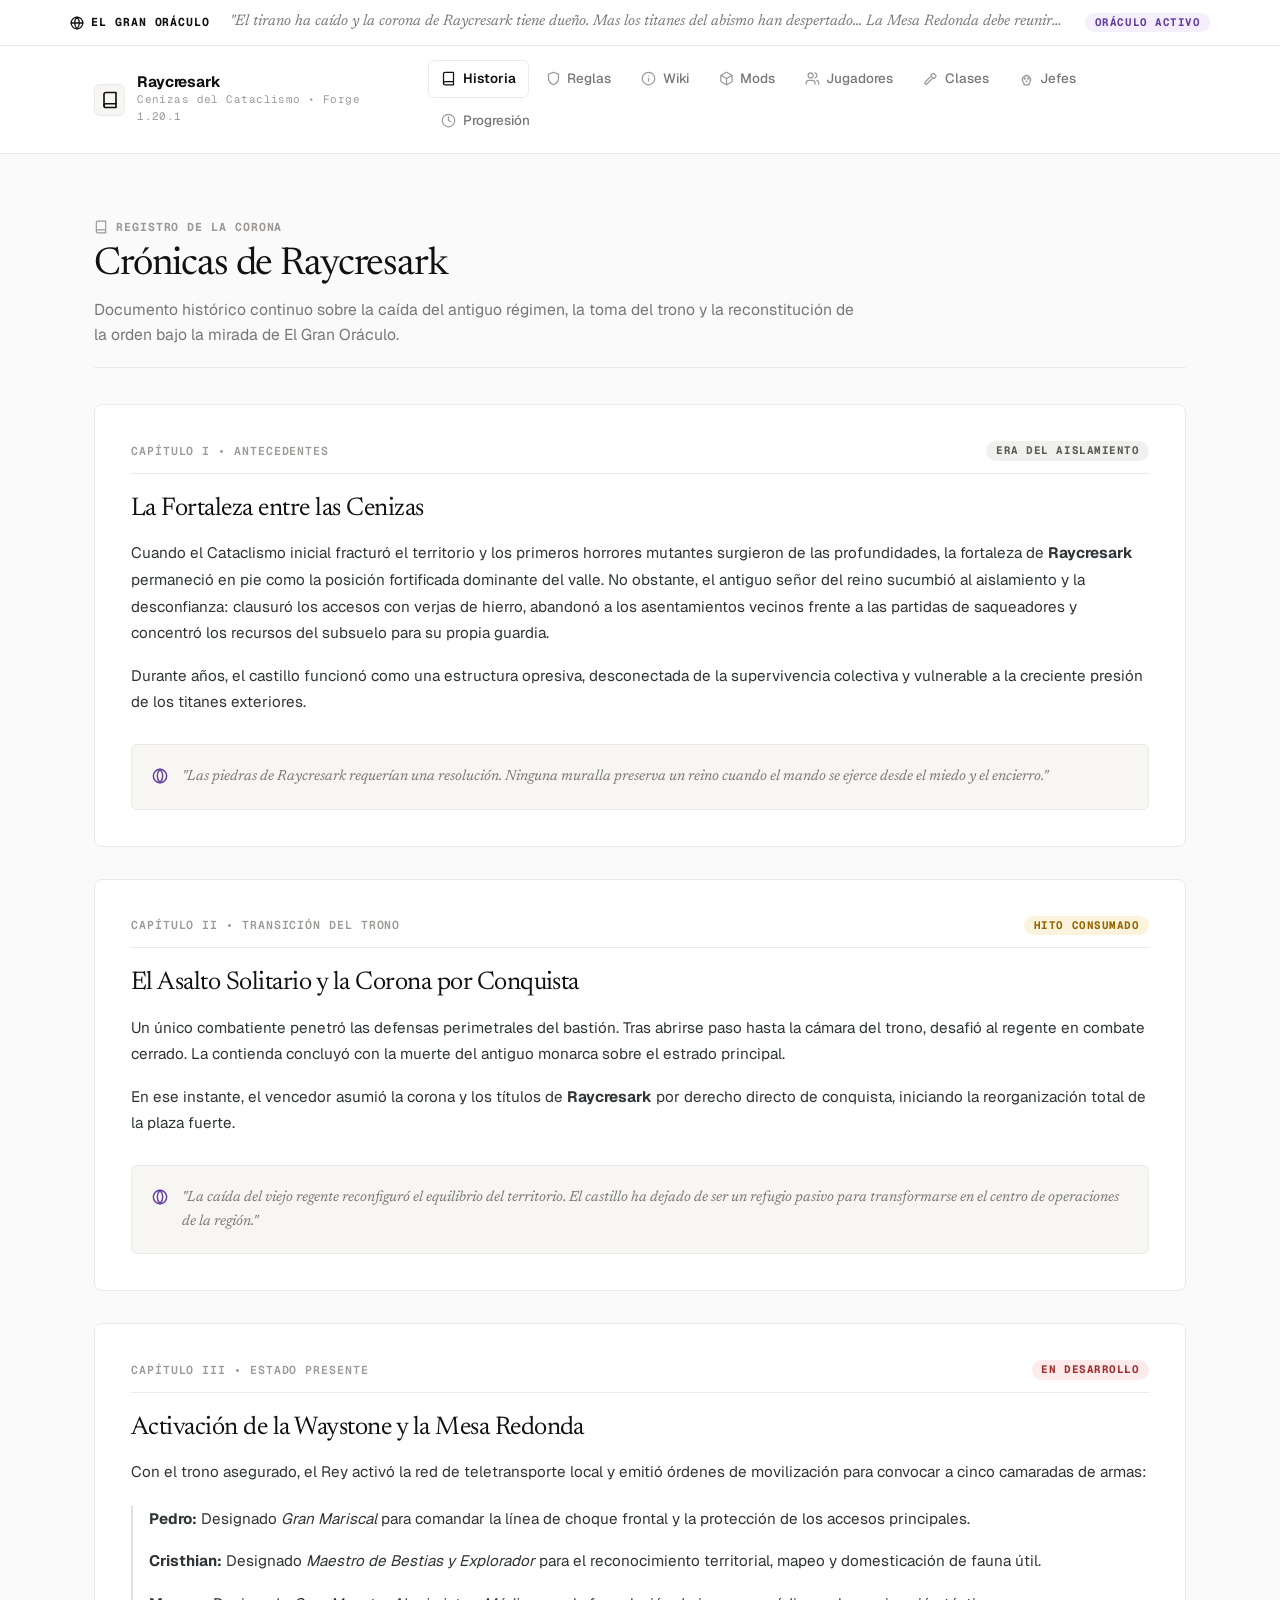
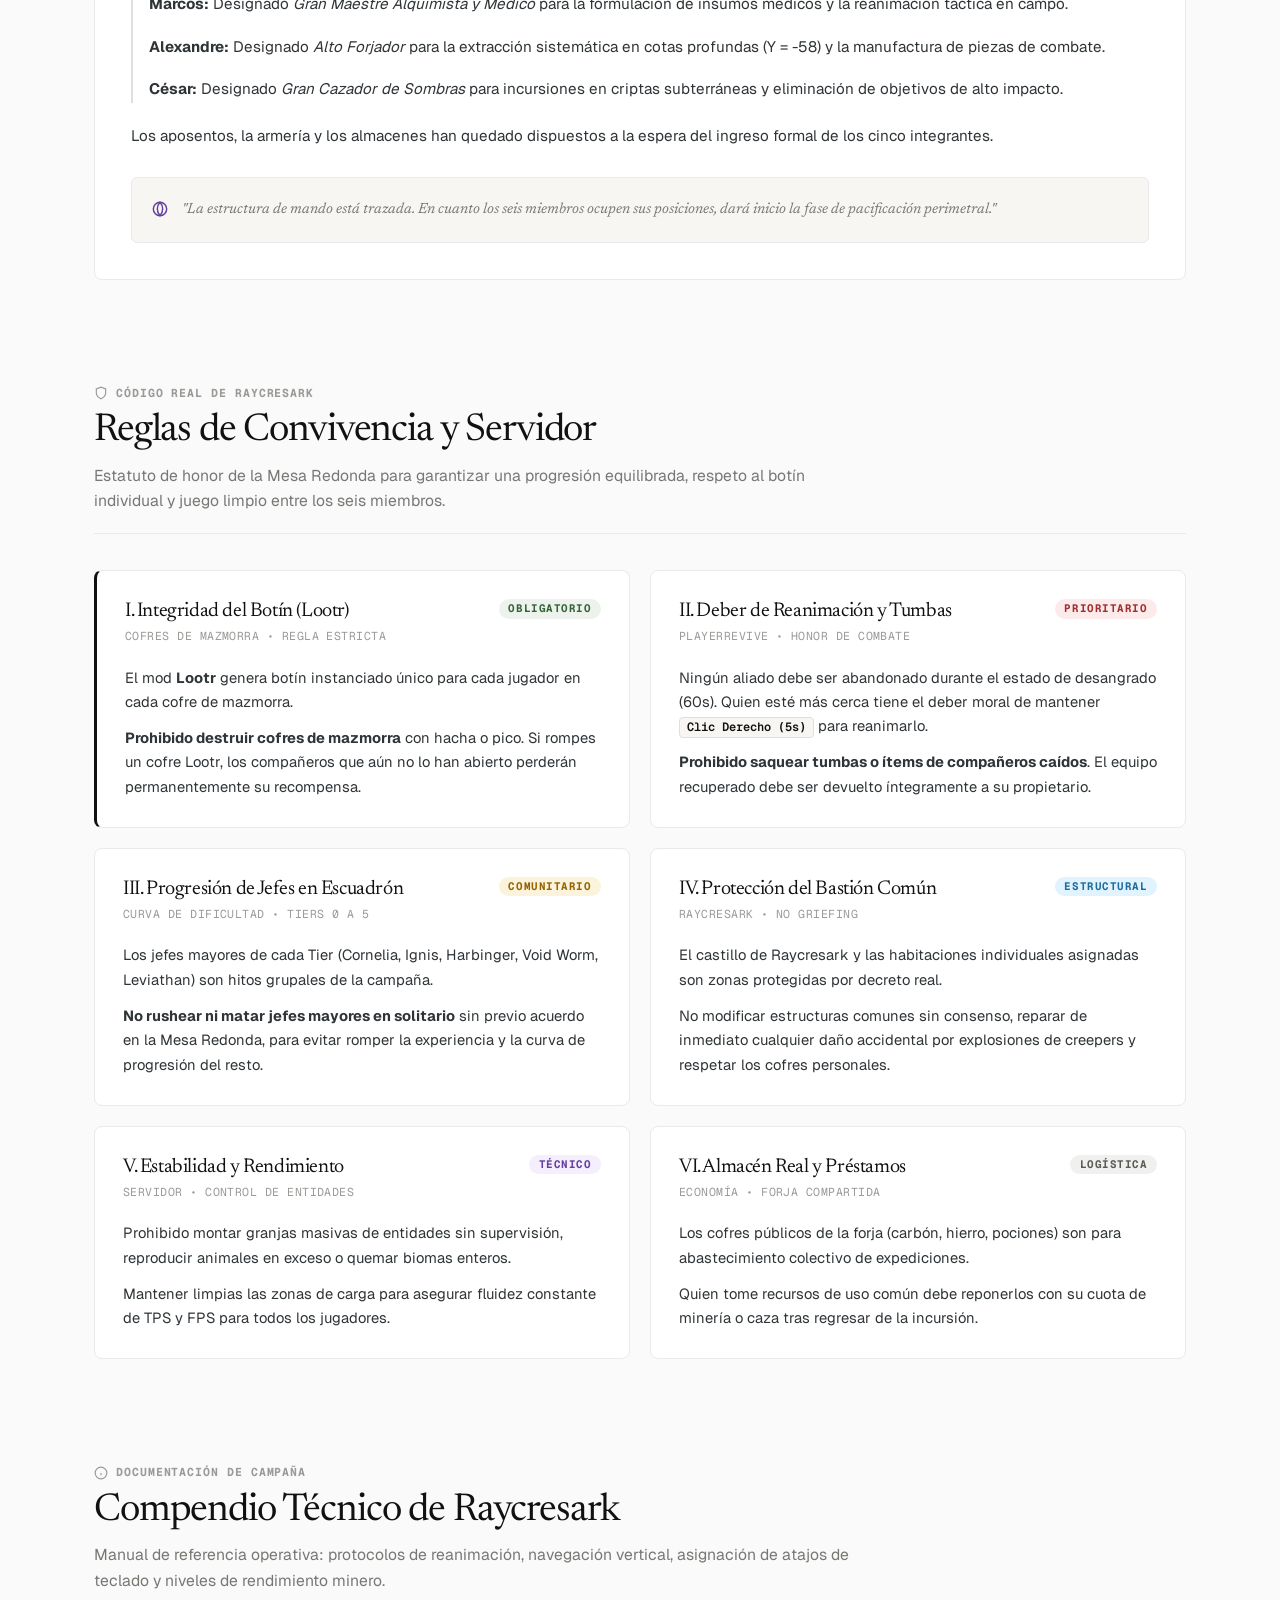
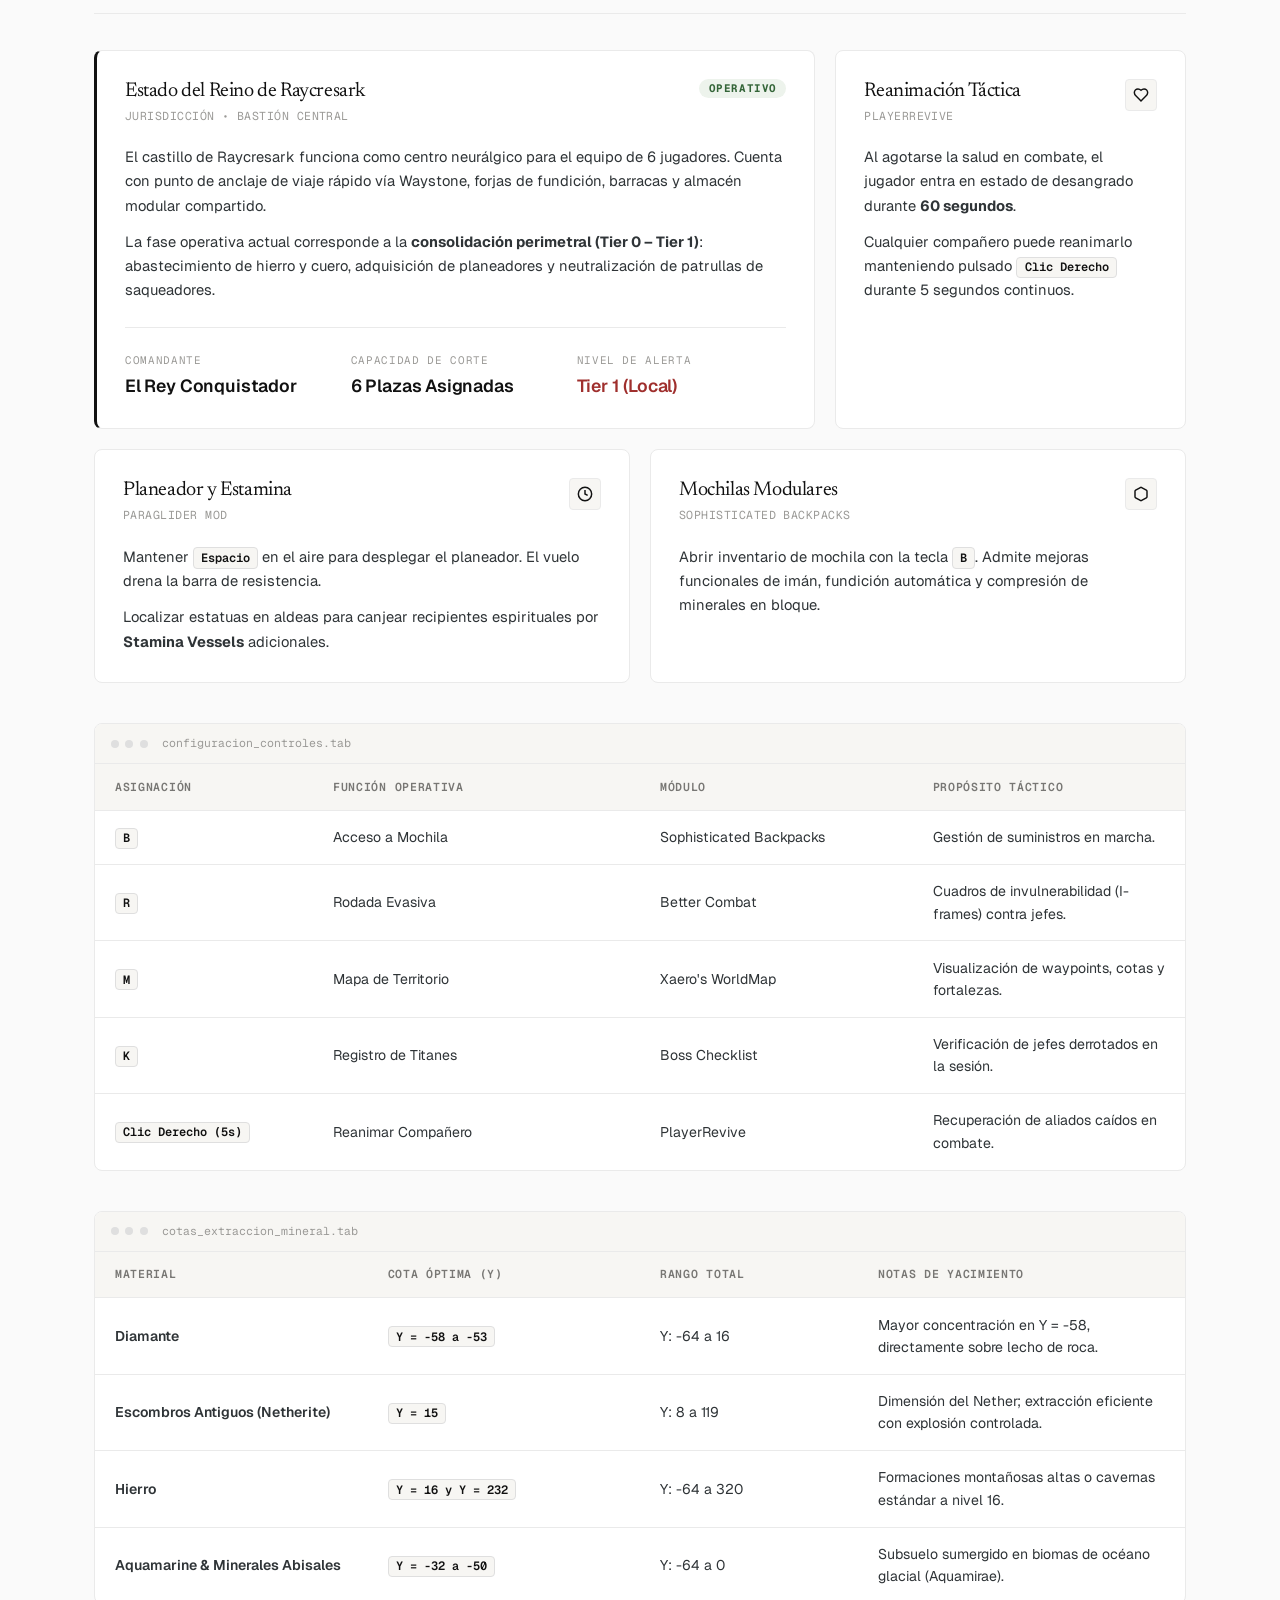
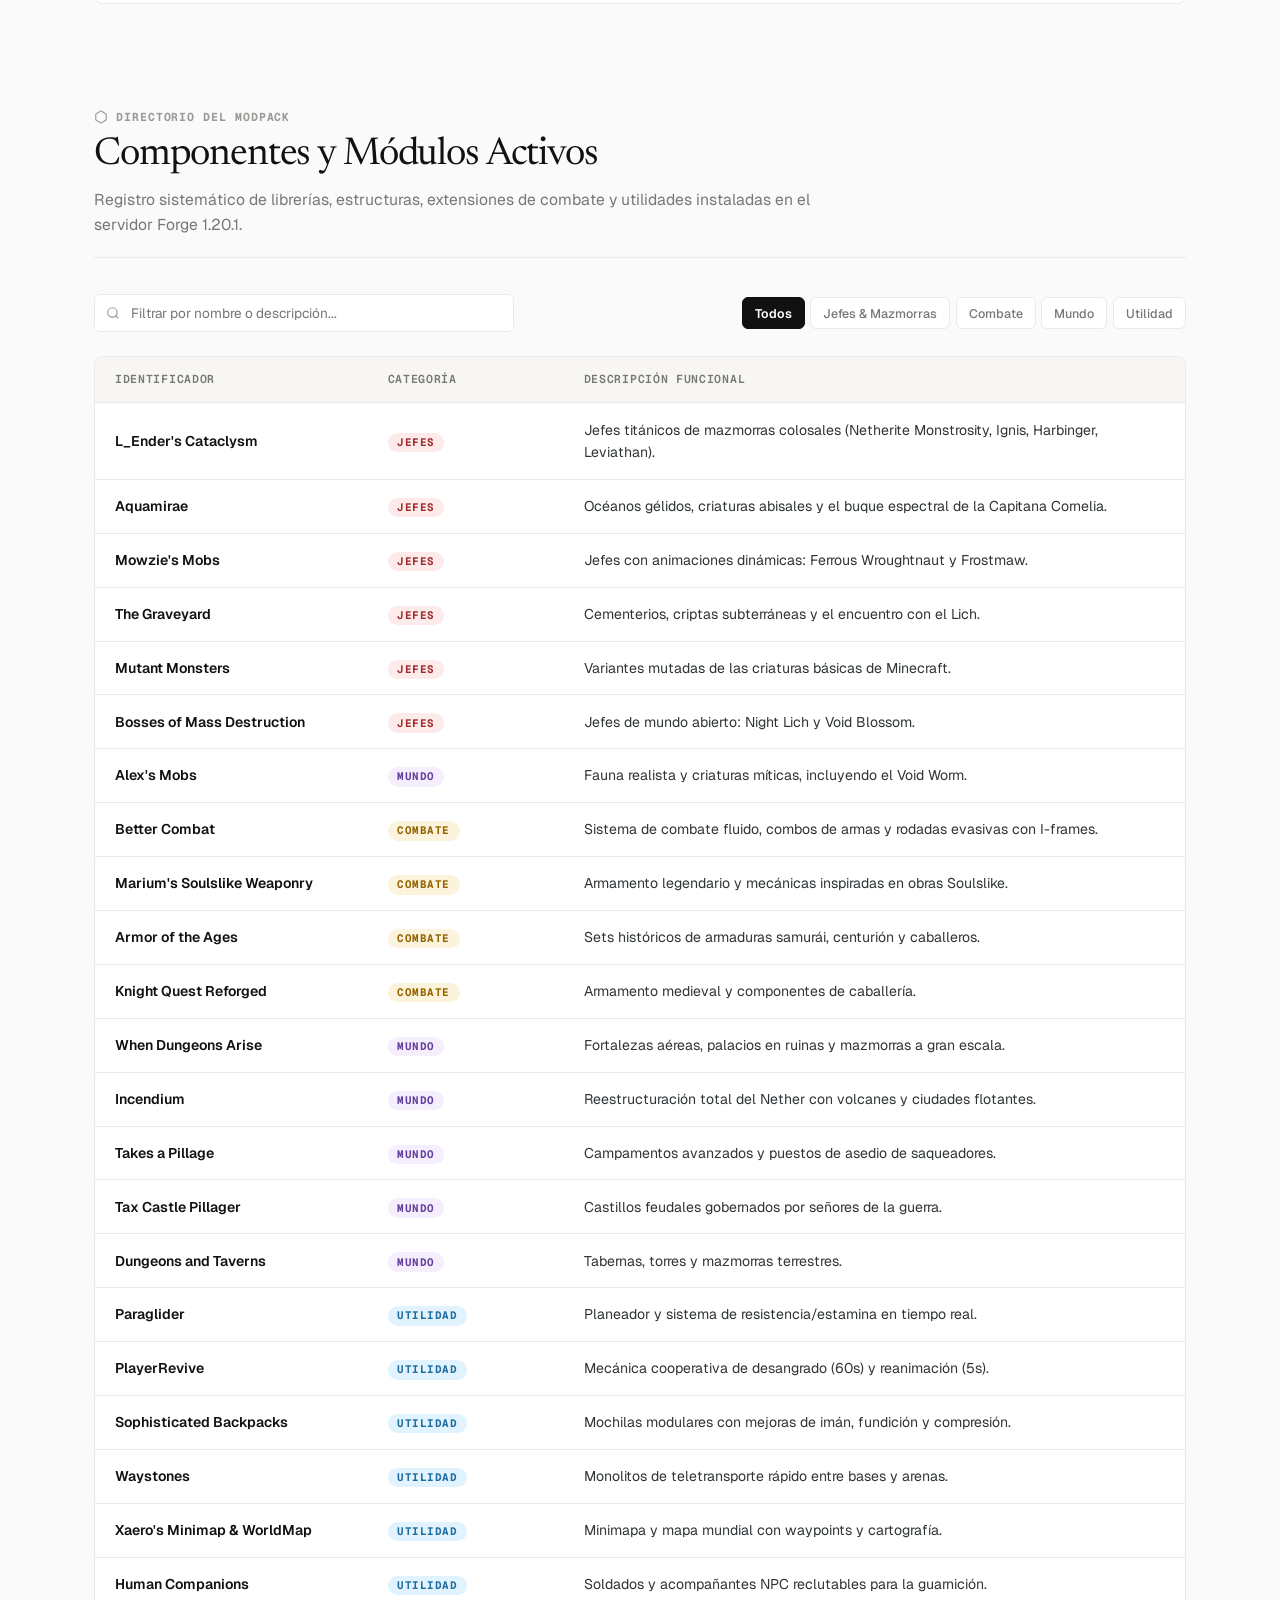
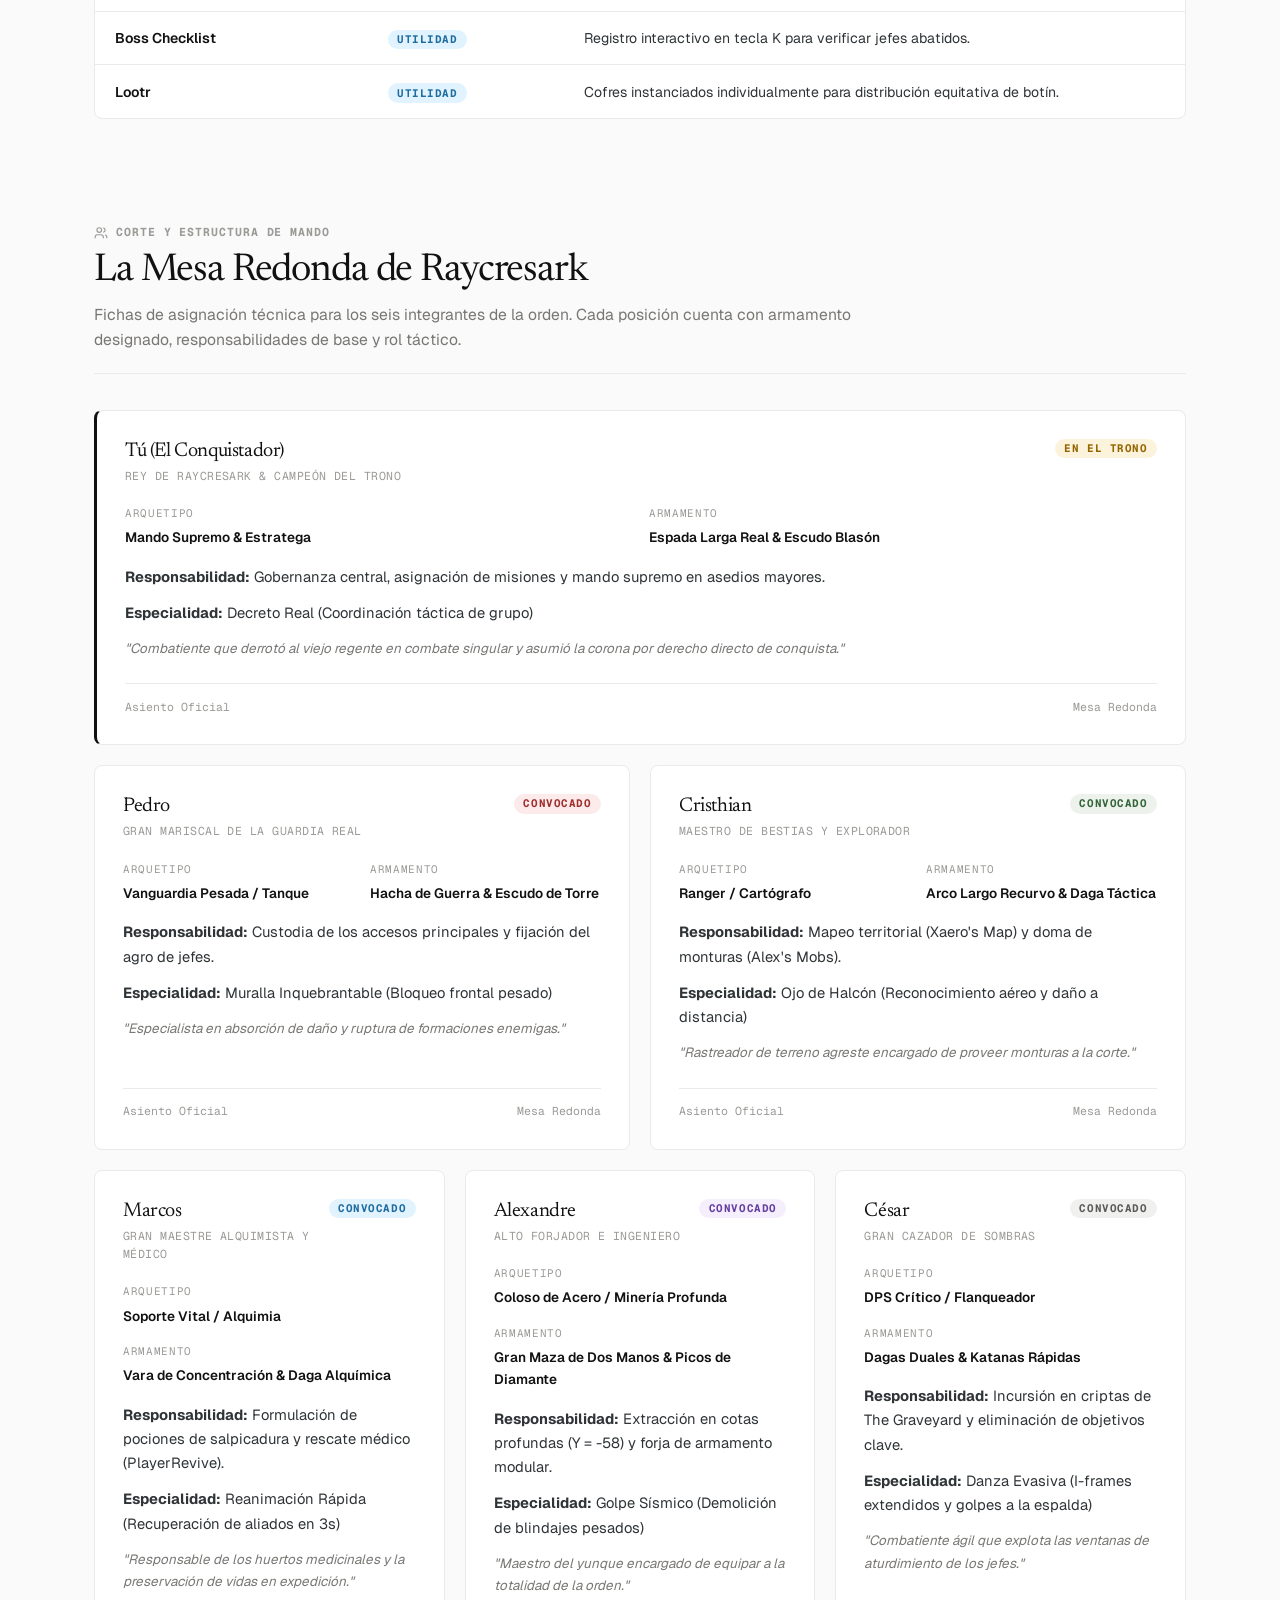
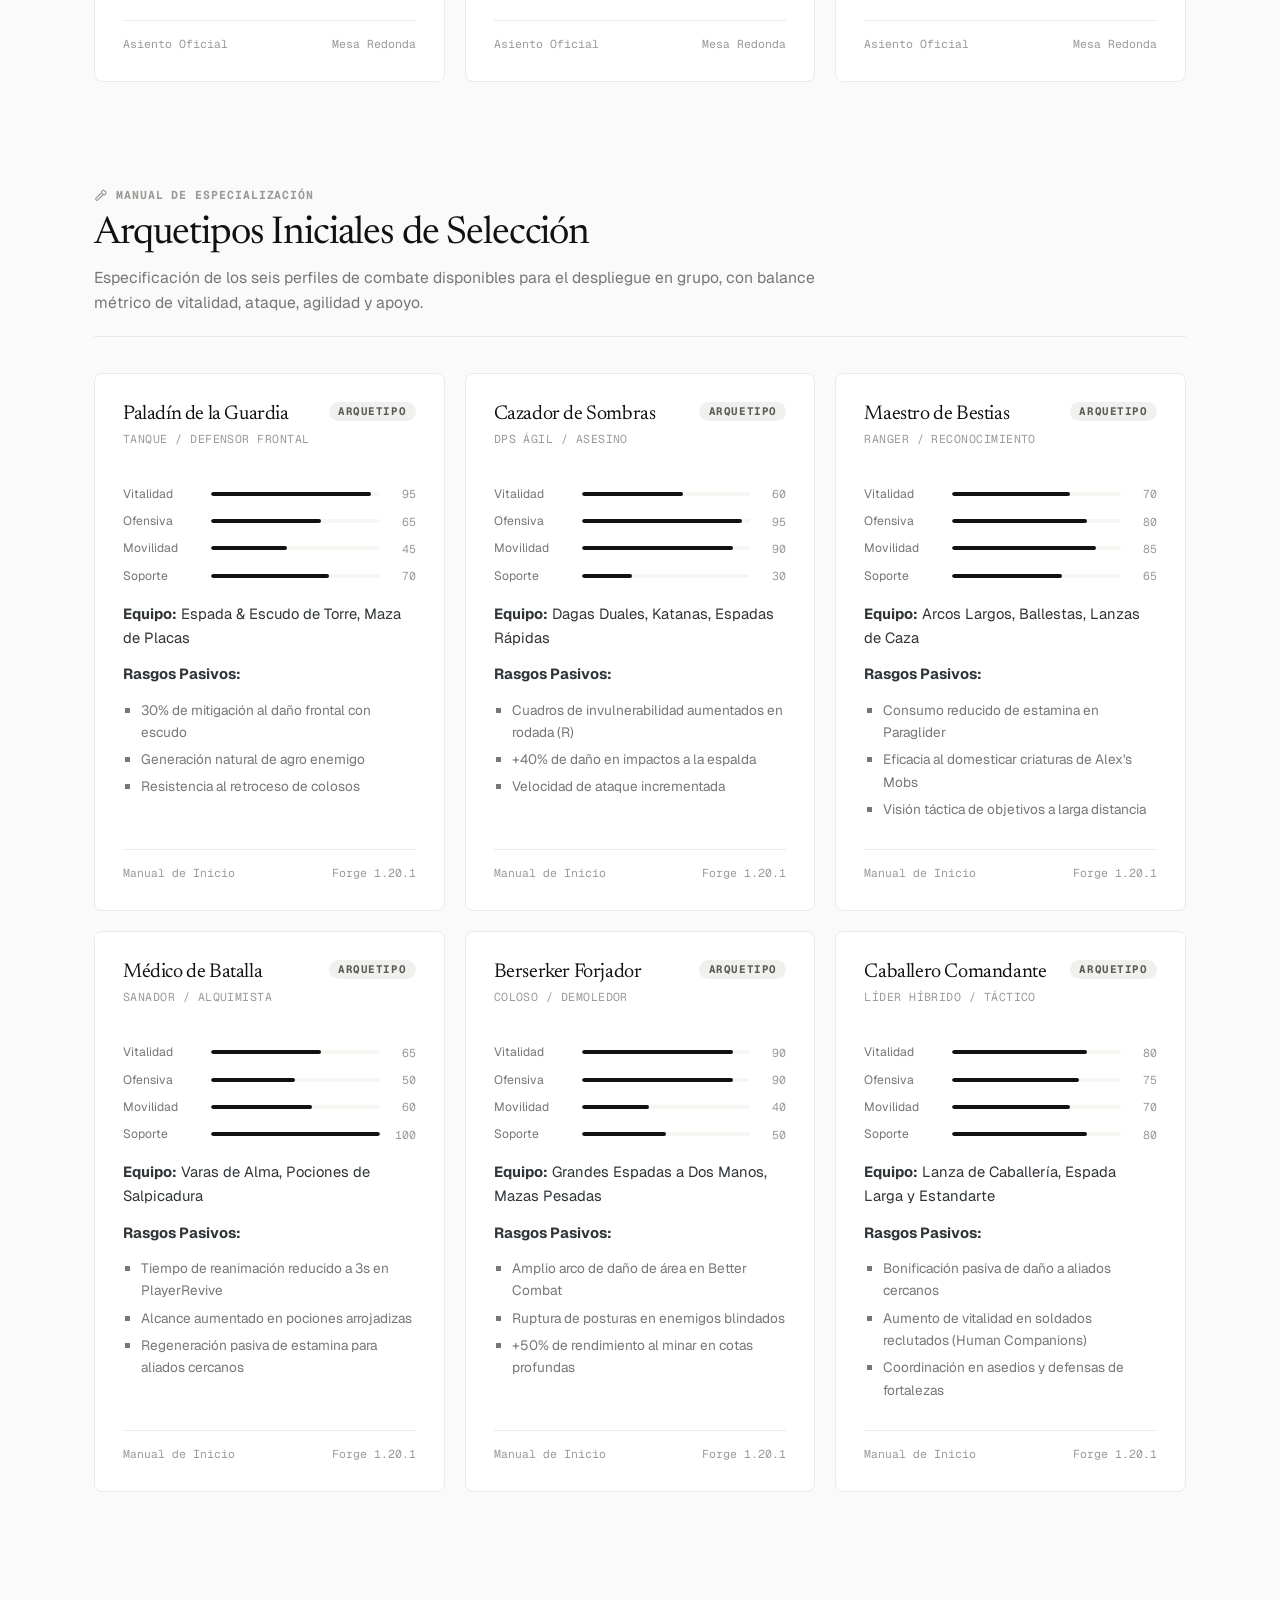
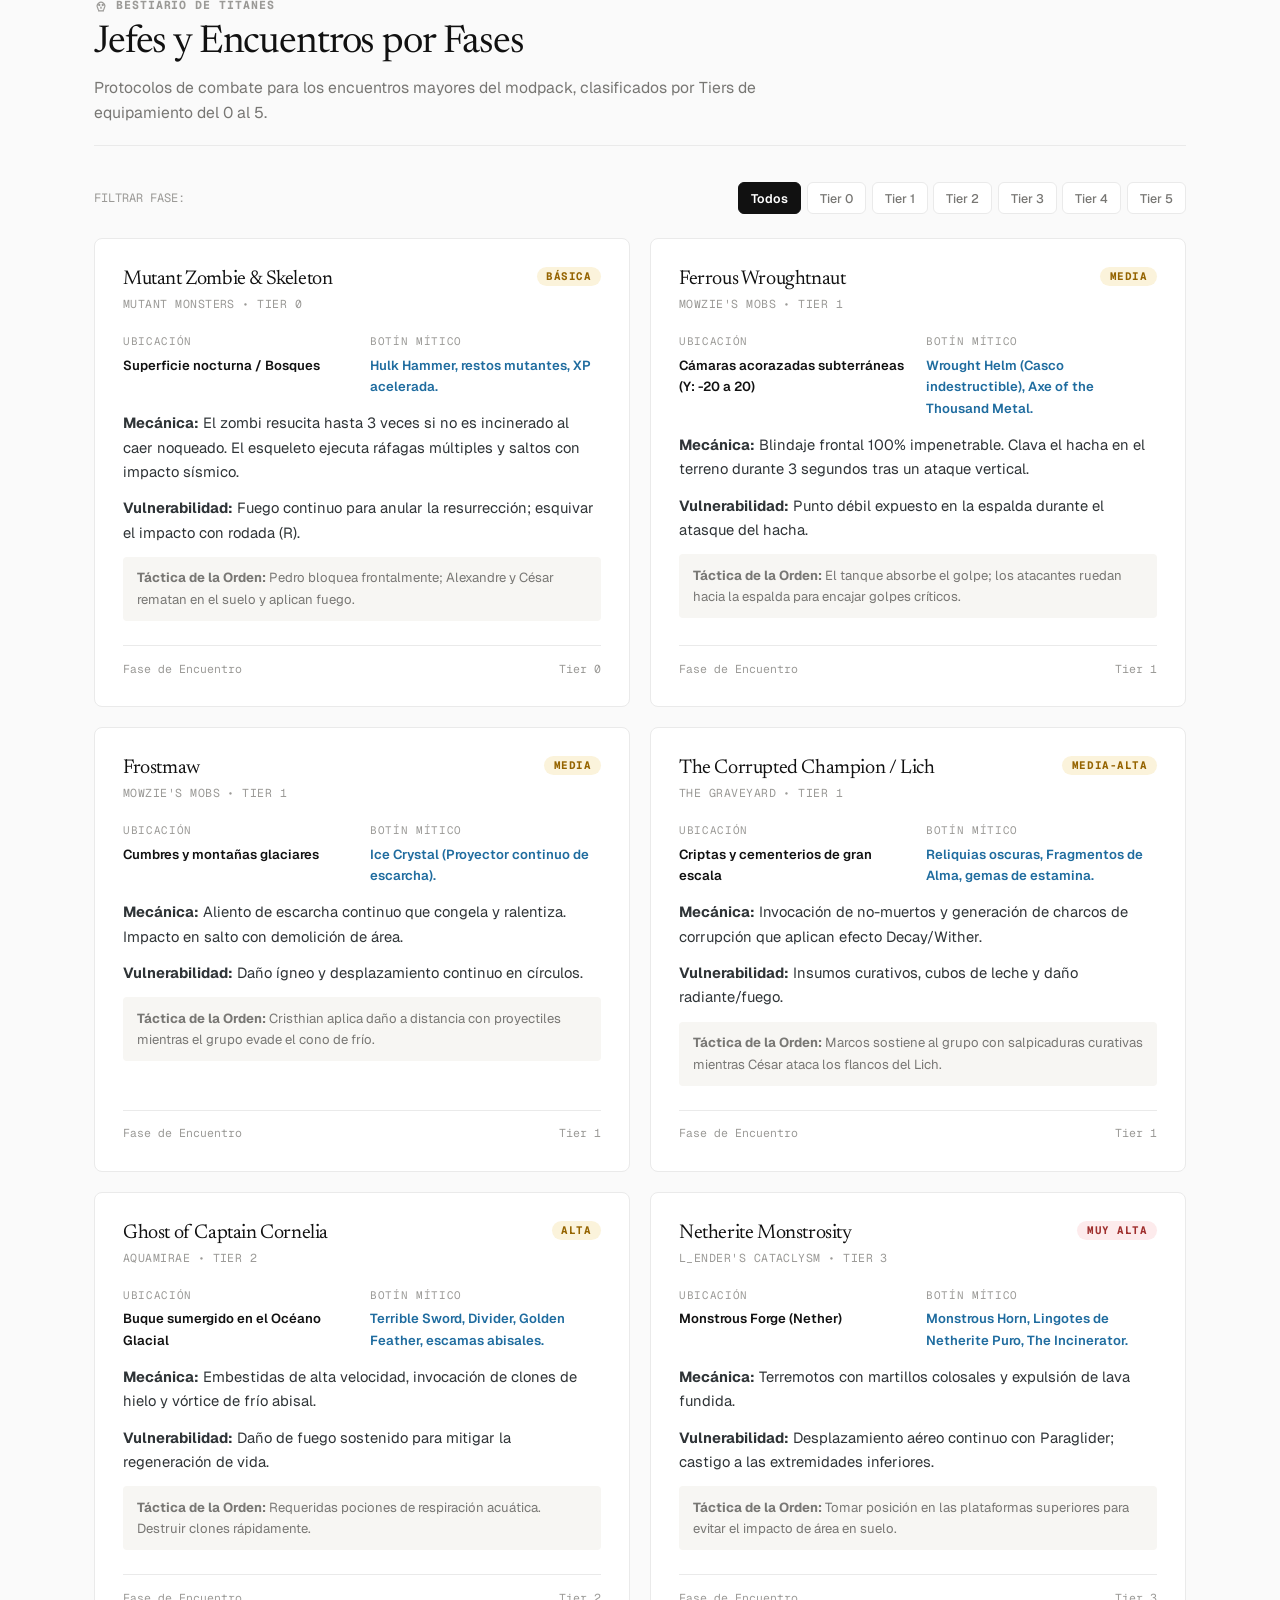
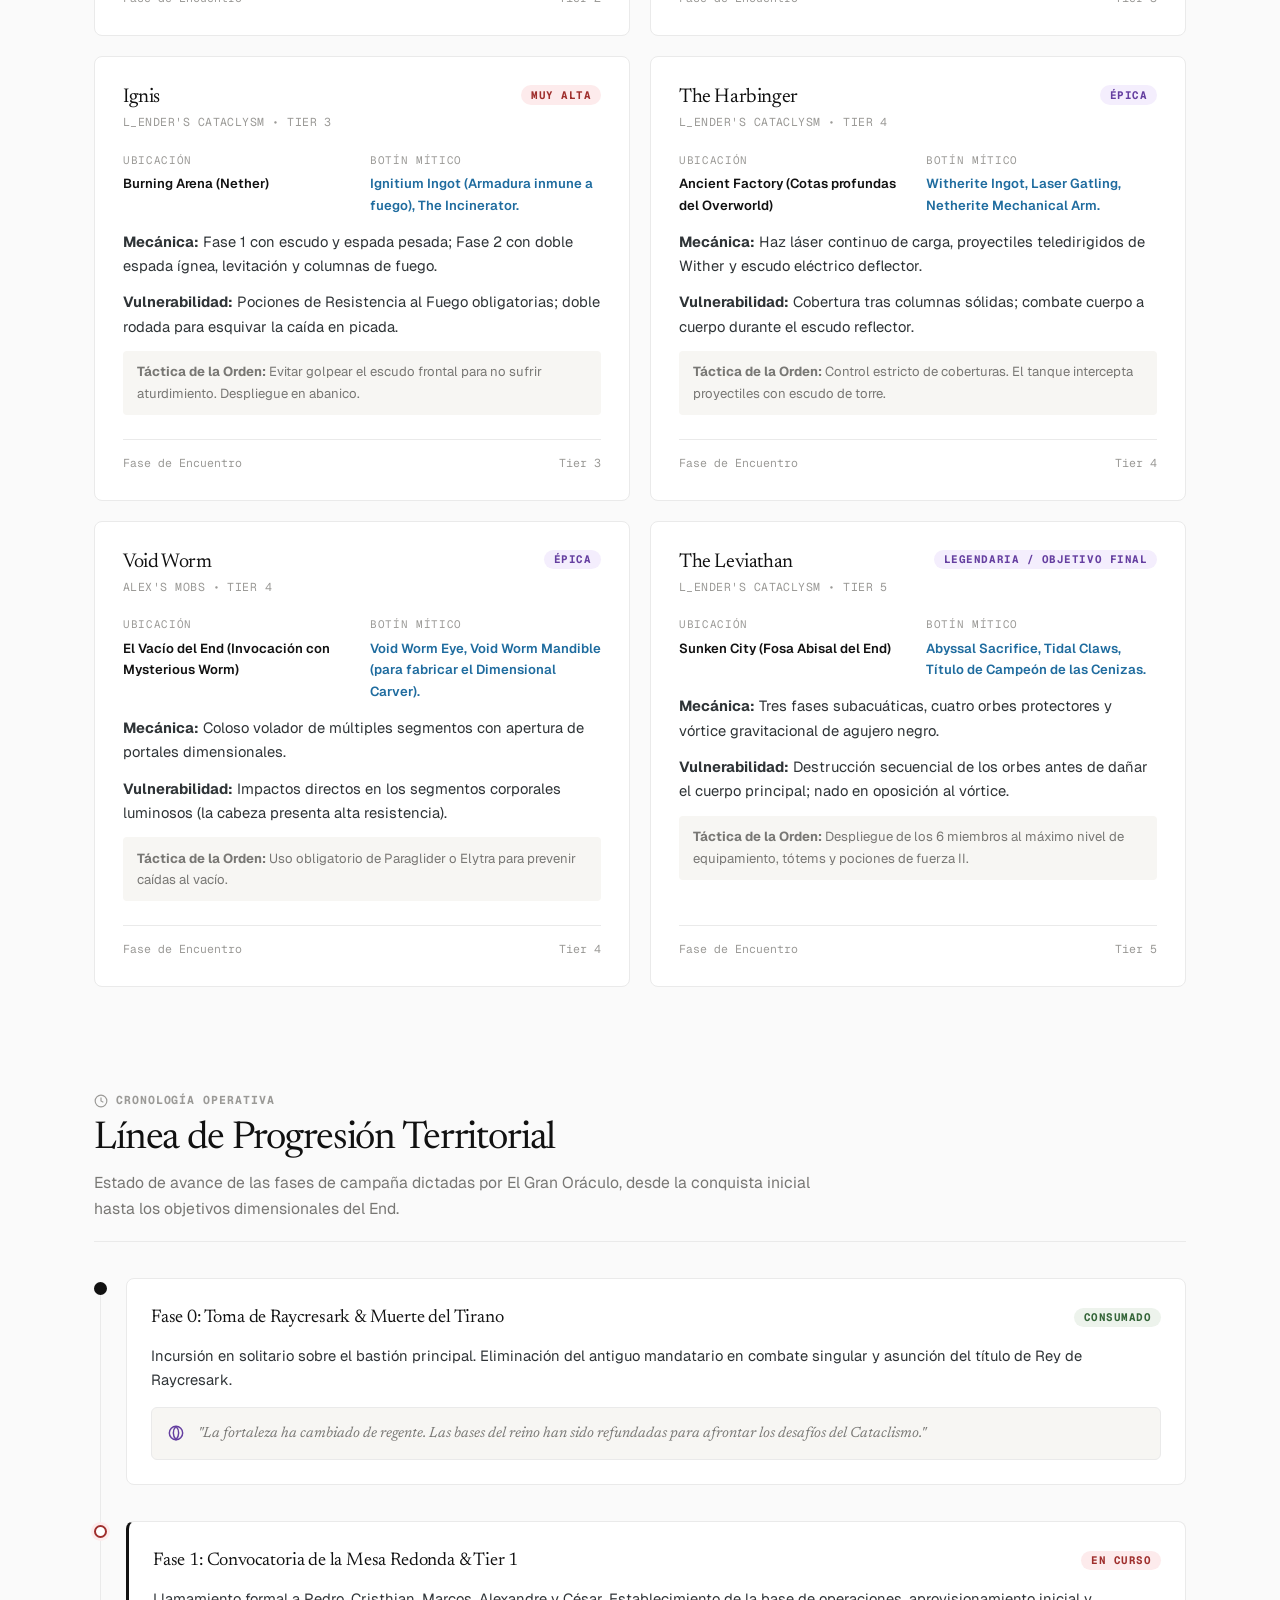
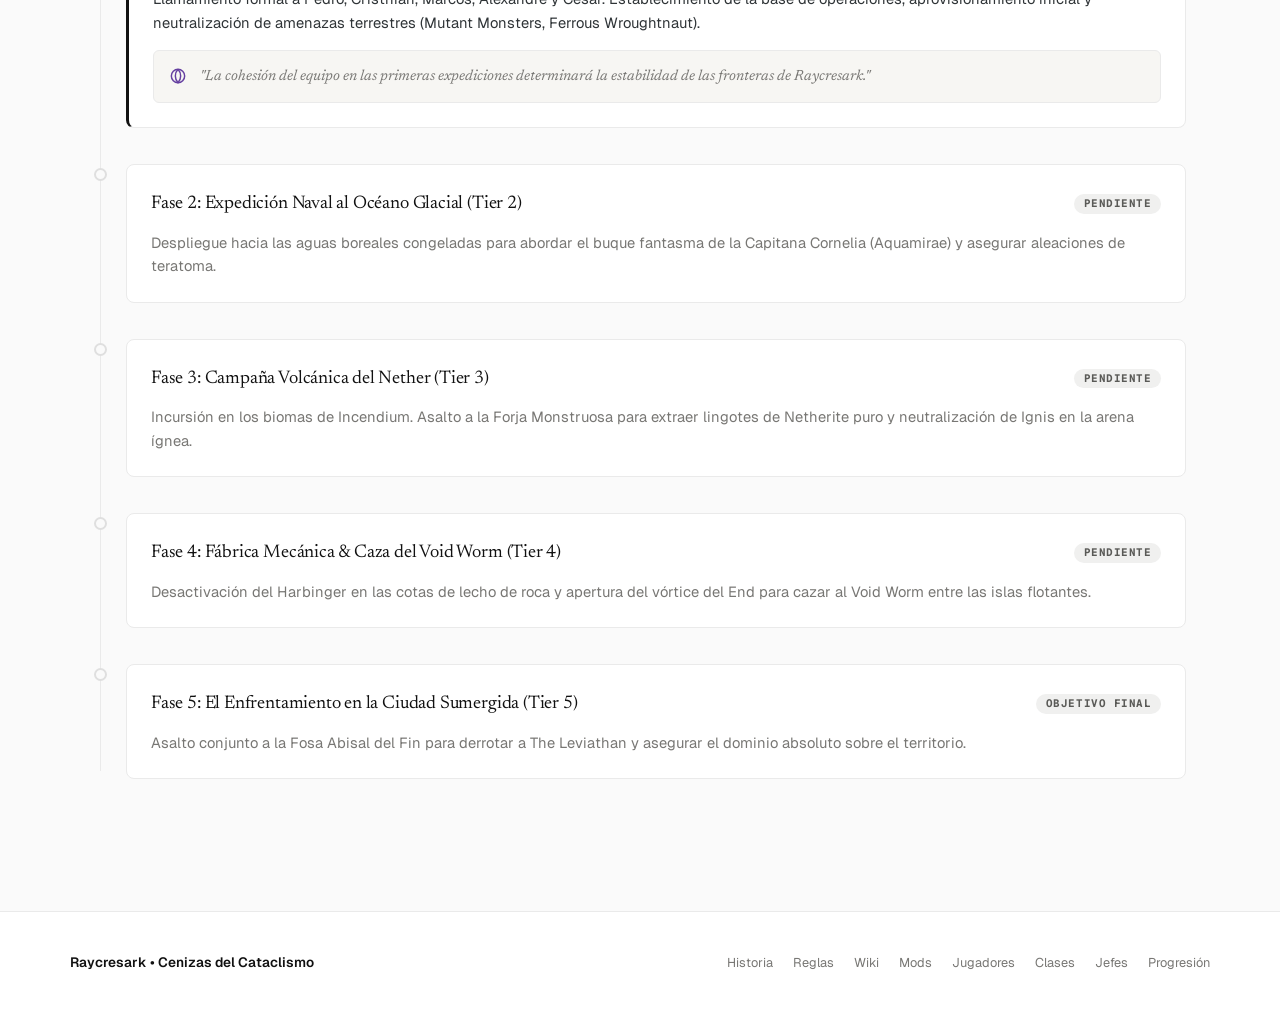
==== commit fb35529f: "docs(rules): add server rules and community coexistence code to single page" ====
--- a/index.html
+++ b/index.html
@@ -46,6 +46,10 @@
         <a href="#historia" class="nav-link active">
           <svg viewBox="0 0 24 24" fill="none" stroke="currentColor" stroke-linecap="round" stroke-linejoin="round"><path d="M4 19.5A2.5 2.5 0 0 1 6.5 17H20"/><path d="M6.5 2H20v20H6.5A2.5 2.5 0 0 1 4 19.5v-15A2.5 2.5 0 0 1 6.5 2z"/></svg>
           Historia
+        </a>
+        <a href="#reglas" class="nav-link">
+          <svg viewBox="0 0 24 24" fill="none" stroke="currentColor" stroke-linecap="round" stroke-linejoin="round"><path d="M12 22s8-4 8-10V5l-8-3-8 3v7c0 6 8 10 8 10z"/></svg>
+          Reglas
         </a>
         <a href="#wiki" class="nav-link">
           <svg viewBox="0 0 24 24" fill="none" stroke="currentColor" stroke-linecap="round" stroke-linejoin="round"><circle cx="12" cy="12" r="10"/><line x1="12" y1="16" x2="12" y2="12"/><line x1="12" y1="8" x2="12.01" y2="8"/></svg>
@@ -60,7 +64,7 @@
           Jugadores
         </a>
         <a href="#clases" class="nav-link">
-          <svg viewBox="0 0 24 24" fill="none" stroke="currentColor" stroke-linecap="round" stroke-linejoin="round"><path d="M12 22s8-4 8-10V5l-8-3-8 3v7c0 6 8 10 8 10z"/></svg>
+          <svg viewBox="0 0 24 24" fill="none" stroke="currentColor" stroke-linecap="round" stroke-linejoin="round"><path d="m15 12-8.5 8.5c-.8.8-2.2.8-3 0 0 0 0 0 0 0-.8-.8-.8-2.2 0-3L12 9"/><path d="M17.64 4.36 20.2 6.92a2 2 0 0 1 0 2.83l-1.41 1.41a2 2 0 0 1-2.83 0L13.4 8.6a2 2 0 0 1 0-2.83l1.41-1.41a2 2 0 0 1 2.83 0z"/></svg>
           Clases
         </a>
         <a href="#jefes" class="nav-link">
@@ -169,7 +173,139 @@
     </section>
 
     <!-- ==========================================
-         SECTION 2: WIKI / COMPENDIO TÉCNICO
+         SECTION 2: REGLAS / CÓDIGO DE CONVIVENCIA
+         ========================================== -->
+    <section id="reglas" class="page-section">
+      <header class="section-header">
+        <div class="section-eyebrow">
+          <svg viewBox="0 0 24 24" width="14" height="14" fill="none" stroke="currentColor" stroke-width="2"><path d="M12 22s8-4 8-10V5l-8-3-8 3v7c0 6 8 10 8 10z"/></svg>
+          Código Real de Raycresark
+        </div>
+        <h2 class="section-title">Reglas de Convivencia y Servidor</h2>
+        <p class="section-desc">Estatuto de honor de la Mesa Redonda para garantizar una progresión equilibrada, respeto al botín individual y juego limpio entre los seis miembros.</p>
+      </header>
+
+      <div class="bento-grid">
+
+        <!-- REGLA 1 -->
+        <div class="bento-card bento-col-6 highlight">
+          <div class="bento-header">
+            <div class="bento-title-group">
+              <h3>I. Integridad del Botín (Lootr)</h3>
+              <div class="bento-meta">Cofres de Mazmorra &bull; Regla Estricta</div>
+            </div>
+            <span class="tag-pastel green">Obligatorio</span>
+          </div>
+          <div class="bento-body">
+            <p>
+              El mod <strong>Lootr</strong> genera botín instanciado único para cada jugador en cada cofre de mazmorra.
+            </p>
+            <p>
+              <strong>Prohibido destruir cofres de mazmorra</strong> con hacha o pico. Si rompes un cofre Lootr, los compañeros que aún no lo han abierto perderán permanentemente su recompensa.
+            </p>
+          </div>
+        </div>
+
+        <!-- REGLA 2 -->
+        <div class="bento-card bento-col-6">
+          <div class="bento-header">
+            <div class="bento-title-group">
+              <h3>II. Deber de Reanimación y Tumbas</h3>
+              <div class="bento-meta">PlayerRevive &bull; Honor de Combate</div>
+            </div>
+            <span class="tag-pastel red">Prioritario</span>
+          </div>
+          <div class="bento-body">
+            <p>
+              Ningún aliado debe ser abandonado durante el estado de desangrado (60s). Quien esté más cerca tiene el deber moral de mantener <kbd>Clic Derecho (5s)</kbd> para reanimarlo.
+            </p>
+            <p>
+              <strong>Prohibido saquear tumbas o ítems de compañeros caídos</strong>. El equipo recuperado debe ser devuelto íntegramente a su propietario.
+            </p>
+          </div>
+        </div>
+
+        <!-- REGLA 3 -->
+        <div class="bento-card bento-col-6">
+          <div class="bento-header">
+            <div class="bento-title-group">
+              <h3>III. Progresión de Jefes en Escuadrón</h3>
+              <div class="bento-meta">Curva de Dificultad &bull; Tiers 0 a 5</div>
+            </div>
+            <span class="tag-pastel yellow">Comunitario</span>
+          </div>
+          <div class="bento-body">
+            <p>
+              Los jefes mayores de cada Tier (Cornelia, Ignis, Harbinger, Void Worm, Leviathan) son hitos grupales de la campaña.
+            </p>
+            <p>
+              <strong>No rushear ni matar jefes mayores en solitario</strong> sin previo acuerdo en la Mesa Redonda, para evitar romper la experiencia y la curva de progresión del resto.
+            </p>
+          </div>
+        </div>
+
+        <!-- REGLA 4 -->
+        <div class="bento-card bento-col-6">
+          <div class="bento-header">
+            <div class="bento-title-group">
+              <h3>IV. Protección del Bastión Común</h3>
+              <div class="bento-meta">Raycresark &bull; No Griefing</div>
+            </div>
+            <span class="tag-pastel blue">Estructural</span>
+          </div>
+          <div class="bento-body">
+            <p>
+              El castillo de Raycresark y las habitaciones individuales asignadas son zonas protegidas por decreto real.
+            </p>
+            <p>
+              No modificar estructuras comunes sin consenso, reparar de inmediato cualquier daño accidental por explosiones de creepers y respetar los cofres personales.
+            </p>
+          </div>
+        </div>
+
+        <!-- REGLA 5 -->
+        <div class="bento-card bento-col-6">
+          <div class="bento-header">
+            <div class="bento-title-group">
+              <h3>V. Estabilidad y Rendimiento</h3>
+              <div class="bento-meta">Servidor &bull; Control de Entidades</div>
+            </div>
+            <span class="tag-pastel purple">Técnico</span>
+          </div>
+          <div class="bento-body">
+            <p>
+              Prohibido montar granjas masivas de entidades sin supervisión, reproducir animales en exceso o quemar biomas enteros.
+            </p>
+            <p>
+              Mantener limpias las zonas de carga para asegurar fluidez constante de TPS y FPS para todos los jugadores.
+            </p>
+          </div>
+        </div>
+
+        <!-- REGLA 6 -->
+        <div class="bento-card bento-col-6">
+          <div class="bento-header">
+            <div class="bento-title-group">
+              <h3>VI. Almacén Real y Préstamos</h3>
+              <div class="bento-meta">Economía &bull; Forja Compartida</div>
+            </div>
+            <span class="tag-pastel gray">Logística</span>
+          </div>
+          <div class="bento-body">
+            <p>
+              Los cofres públicos de la forja (carbón, hierro, pociones) son para abastecimiento colectivo de expediciones.
+            </p>
+            <p>
+              Quien tome recursos de uso común debe reponerlos con su cuota de minería o caza tras regresar de la incursión.
+            </p>
+          </div>
+        </div>
+
+      </div>
+    </section>
+
+    <!-- ==========================================
+         SECTION 3: WIKI / COMPENDIO TÉCNICO
          ========================================== -->
     <section id="wiki" class="page-section">
       <header class="section-header">
@@ -363,7 +499,7 @@
     </section>
 
     <!-- ==========================================
-         SECTION 3: MODS / DIRECTORIO
+         SECTION 4: MODS / DIRECTORIO
          ========================================== -->
     <section id="mods" class="page-section">
       <header class="section-header">
@@ -407,7 +543,7 @@
     </section>
 
     <!-- ==========================================
-         SECTION 4: JUGADORES / MESA REDONDA
+         SECTION 5: JUGADORES / MESA REDONDA
          ========================================== -->
     <section id="jugadores" class="page-section">
       <header class="section-header">
@@ -425,12 +561,12 @@
     </section>
 
     <!-- ==========================================
-         SECTION 5: CLASES / MANUAL INICIAL
+         SECTION 6: CLASES / MANUAL INICIAL
          ========================================== -->
     <section id="clases" class="page-section">
       <header class="section-header">
         <div class="section-eyebrow">
-          <svg viewBox="0 0 24 24" width="14" height="14" fill="none" stroke="currentColor" stroke-width="2"><path d="M12 22s8-4 8-10V5l-8-3-8 3v7c0 6 8 10 8 10z"/></svg>
+          <svg viewBox="0 0 24 24" width="14" height="14" fill="none" stroke="currentColor" stroke-width="2"><path d="m15 12-8.5 8.5c-.8.8-2.2.8-3 0 0 0 0 0 0 0-.8-.8-.8-2.2 0-3L12 9"/><path d="M17.64 4.36 20.2 6.92a2 2 0 0 1 0 2.83l-1.41 1.41a2 2 0 0 1-2.83 0L13.4 8.6a2 2 0 0 1 0-2.83l1.41-1.41a2 2 0 0 1 2.83 0z"/></svg>
           Manual de Especialización
         </div>
         <h2 class="section-title">Arquetipos Iniciales de Selección</h2>
@@ -443,7 +579,7 @@
     </section>
 
     <!-- ==========================================
-         SECTION 6: JEFES / BESTIARIO
+         SECTION 7: JEFES / BESTIARIO
          ========================================== -->
     <section id="jefes" class="page-section">
       <header class="section-header">
@@ -474,7 +610,7 @@
     </section>
 
     <!-- ==========================================
-         SECTION 7: PROGRESIÓN / LÍNEA DE TIEMPO
+         SECTION 8: PROGRESIÓN / LÍNEA DE TIEMPO
          ========================================== -->
     <section id="progresion" class="page-section">
       <header class="section-header">
@@ -597,6 +733,7 @@
       </div>
       <div class="footer-links">
         <a href="#historia">Historia</a>
+        <a href="#reglas">Reglas</a>
         <a href="#wiki">Wiki</a>
         <a href="#mods">Mods</a>
         <a href="#jugadores">Jugadores</a>
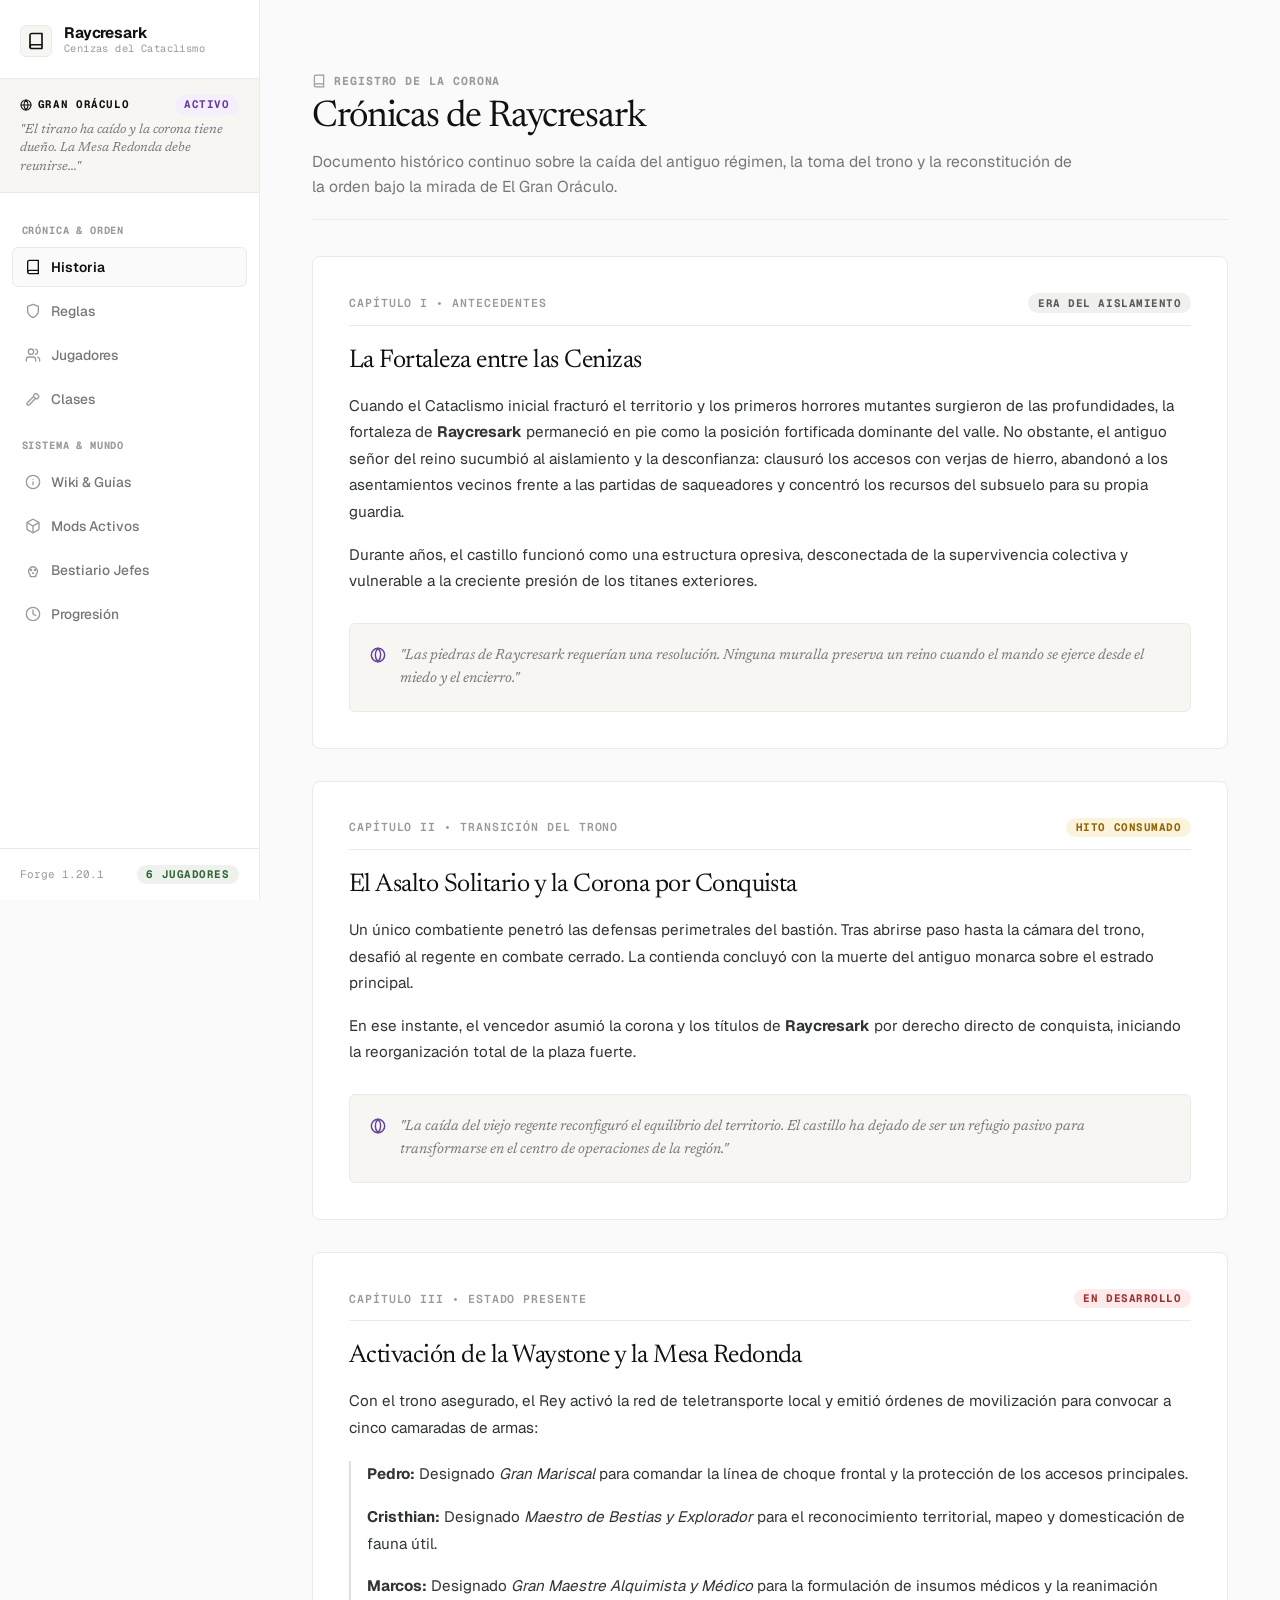
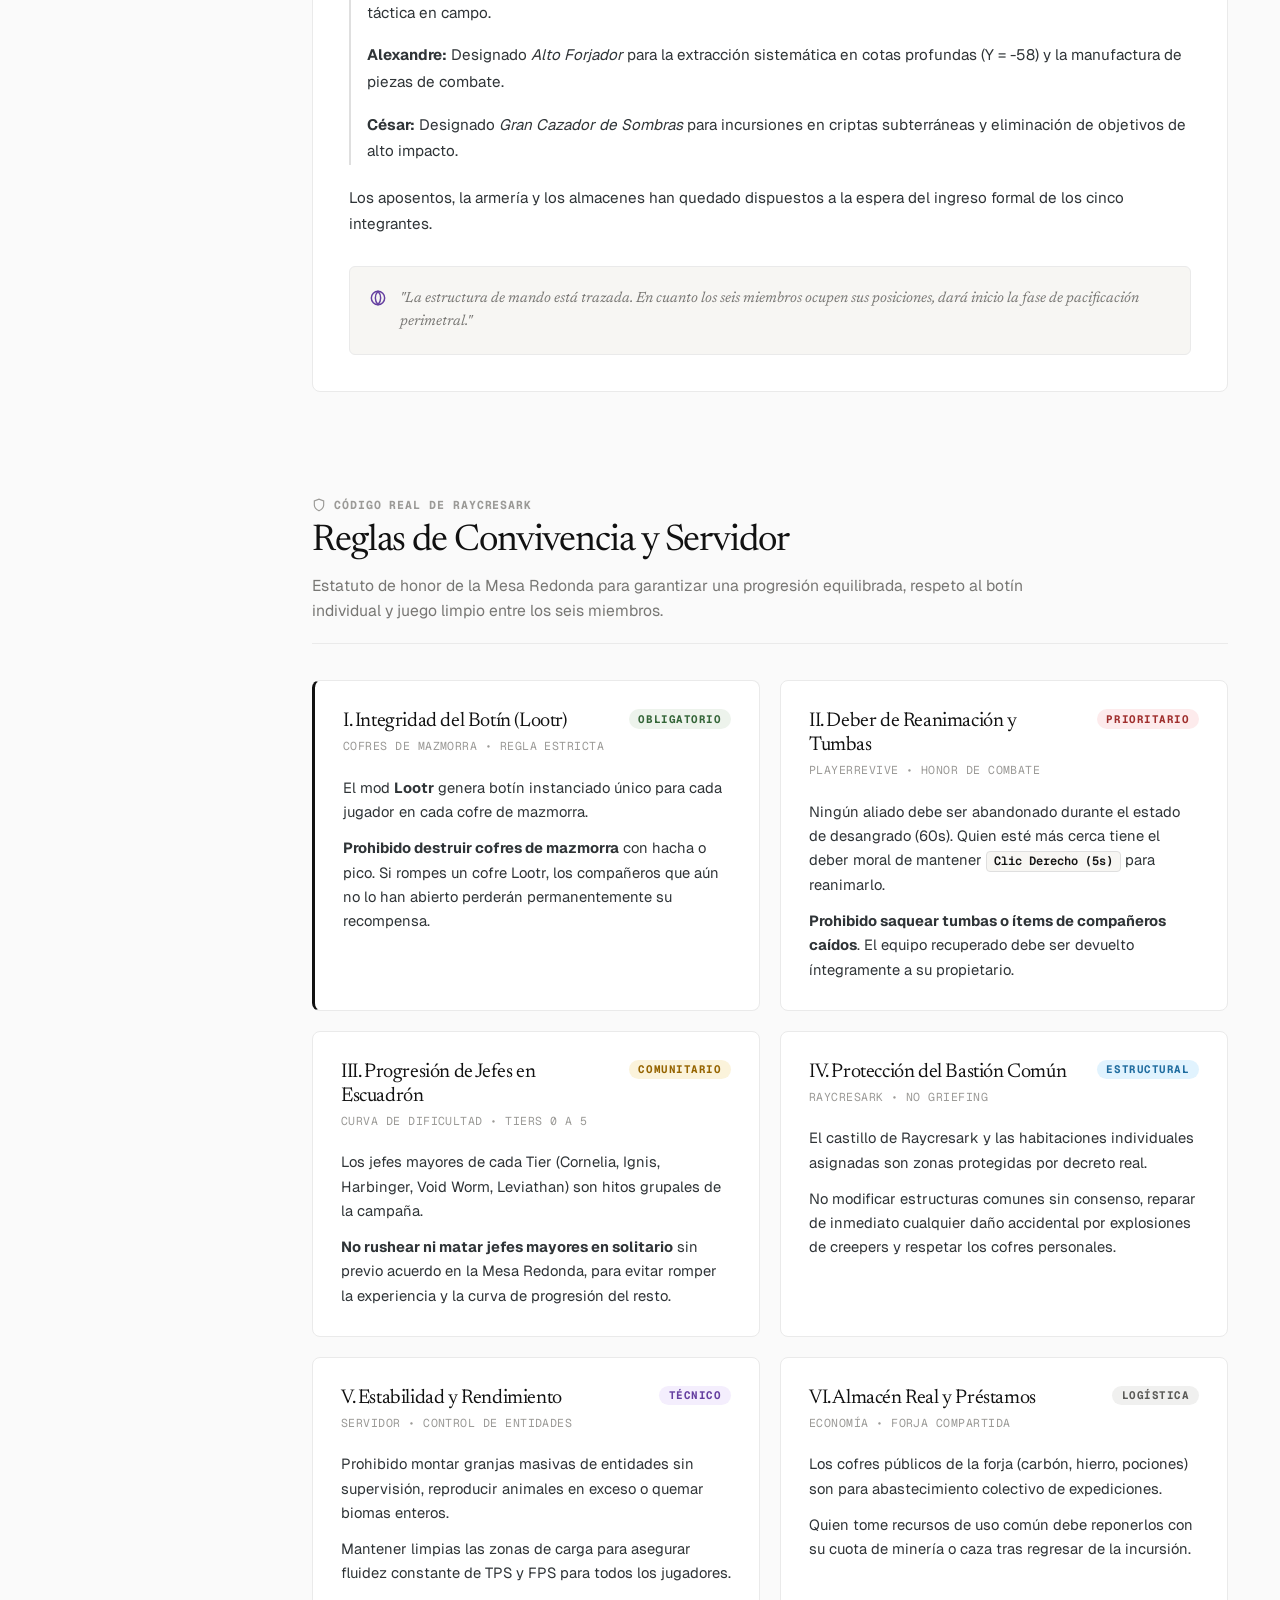
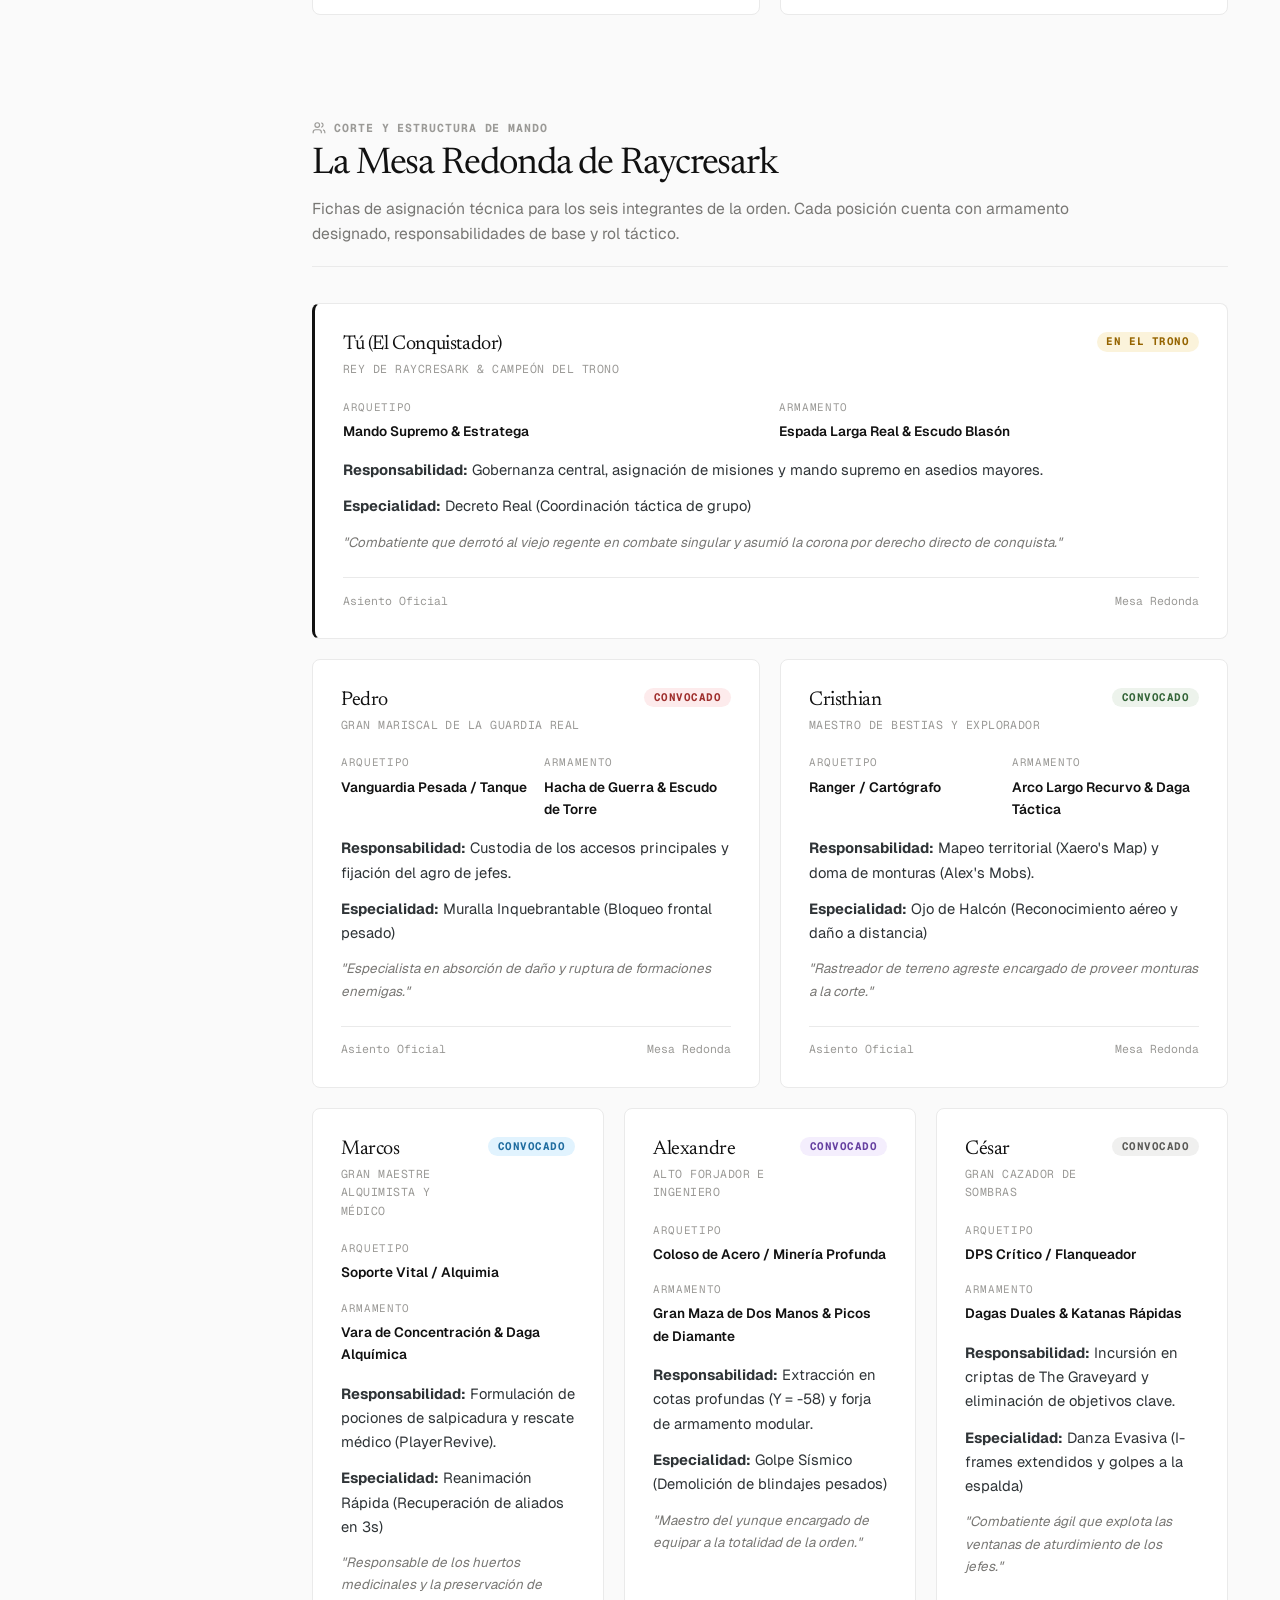
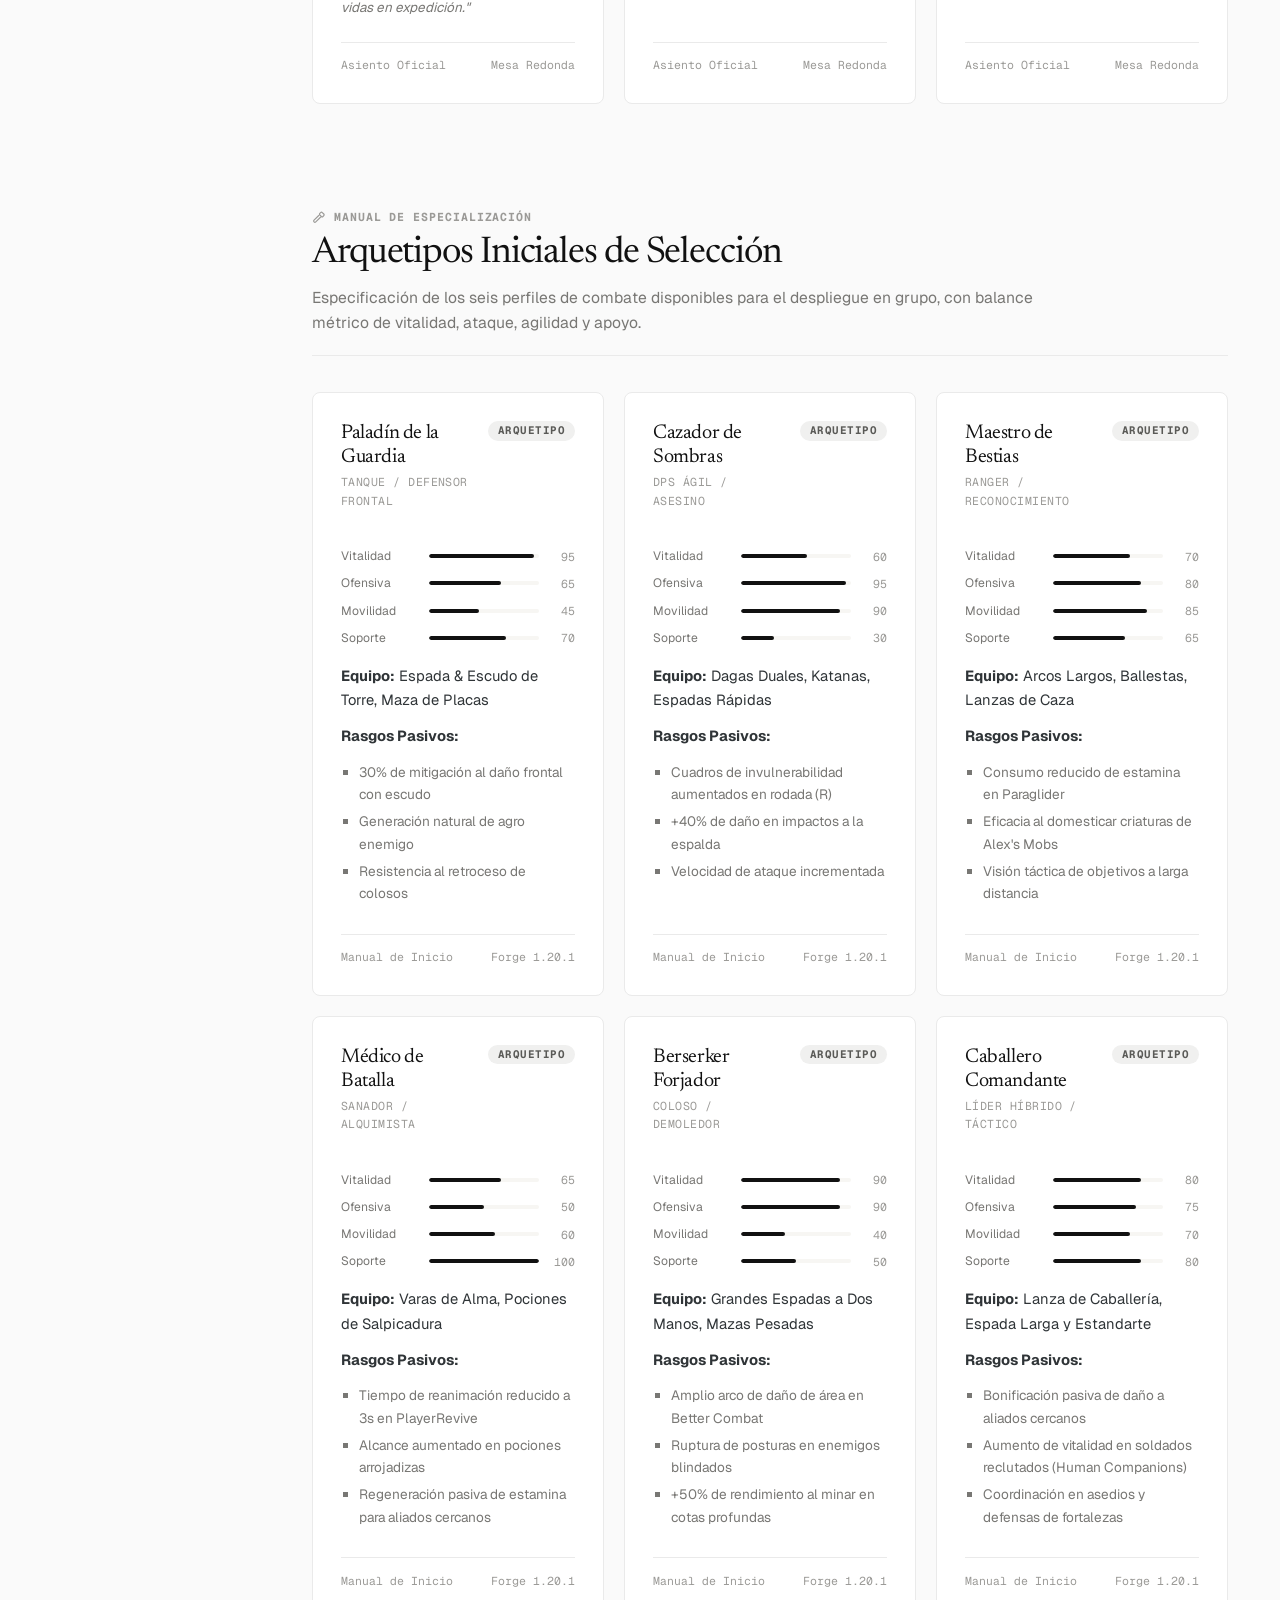
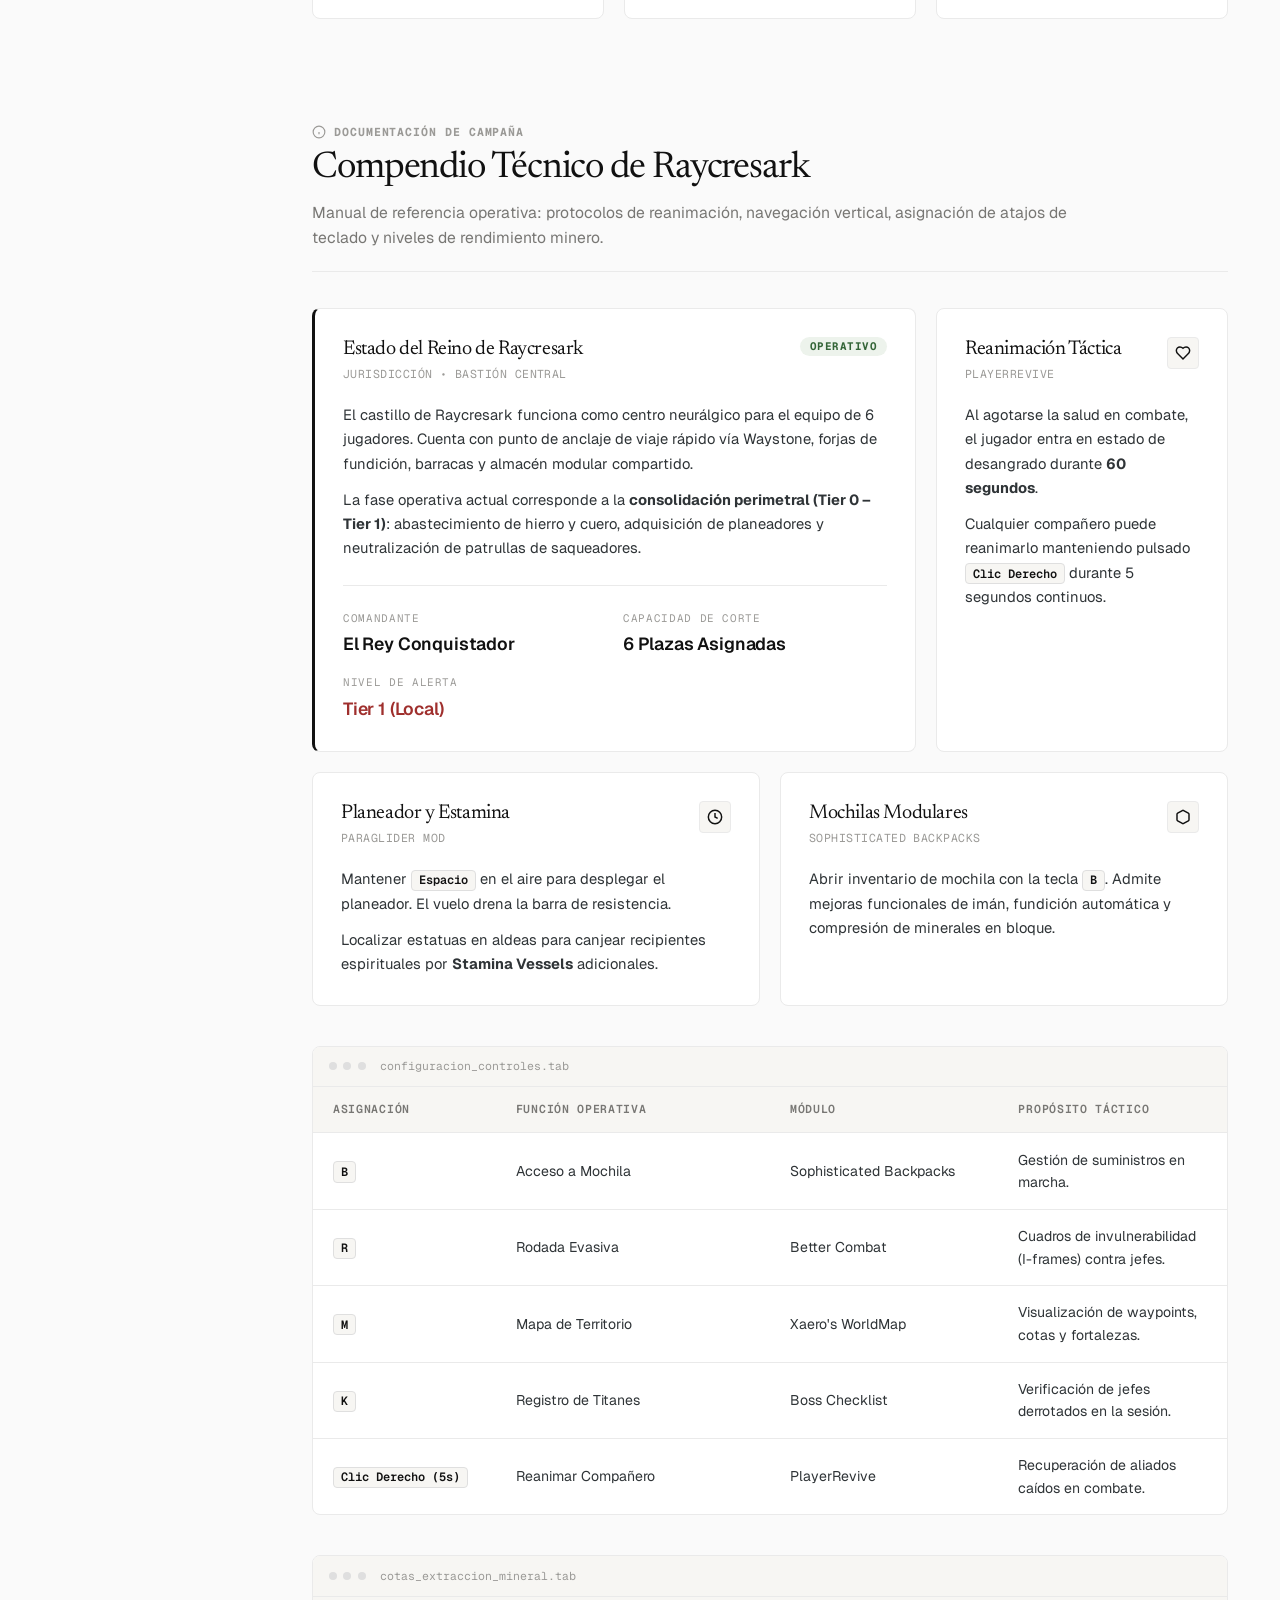
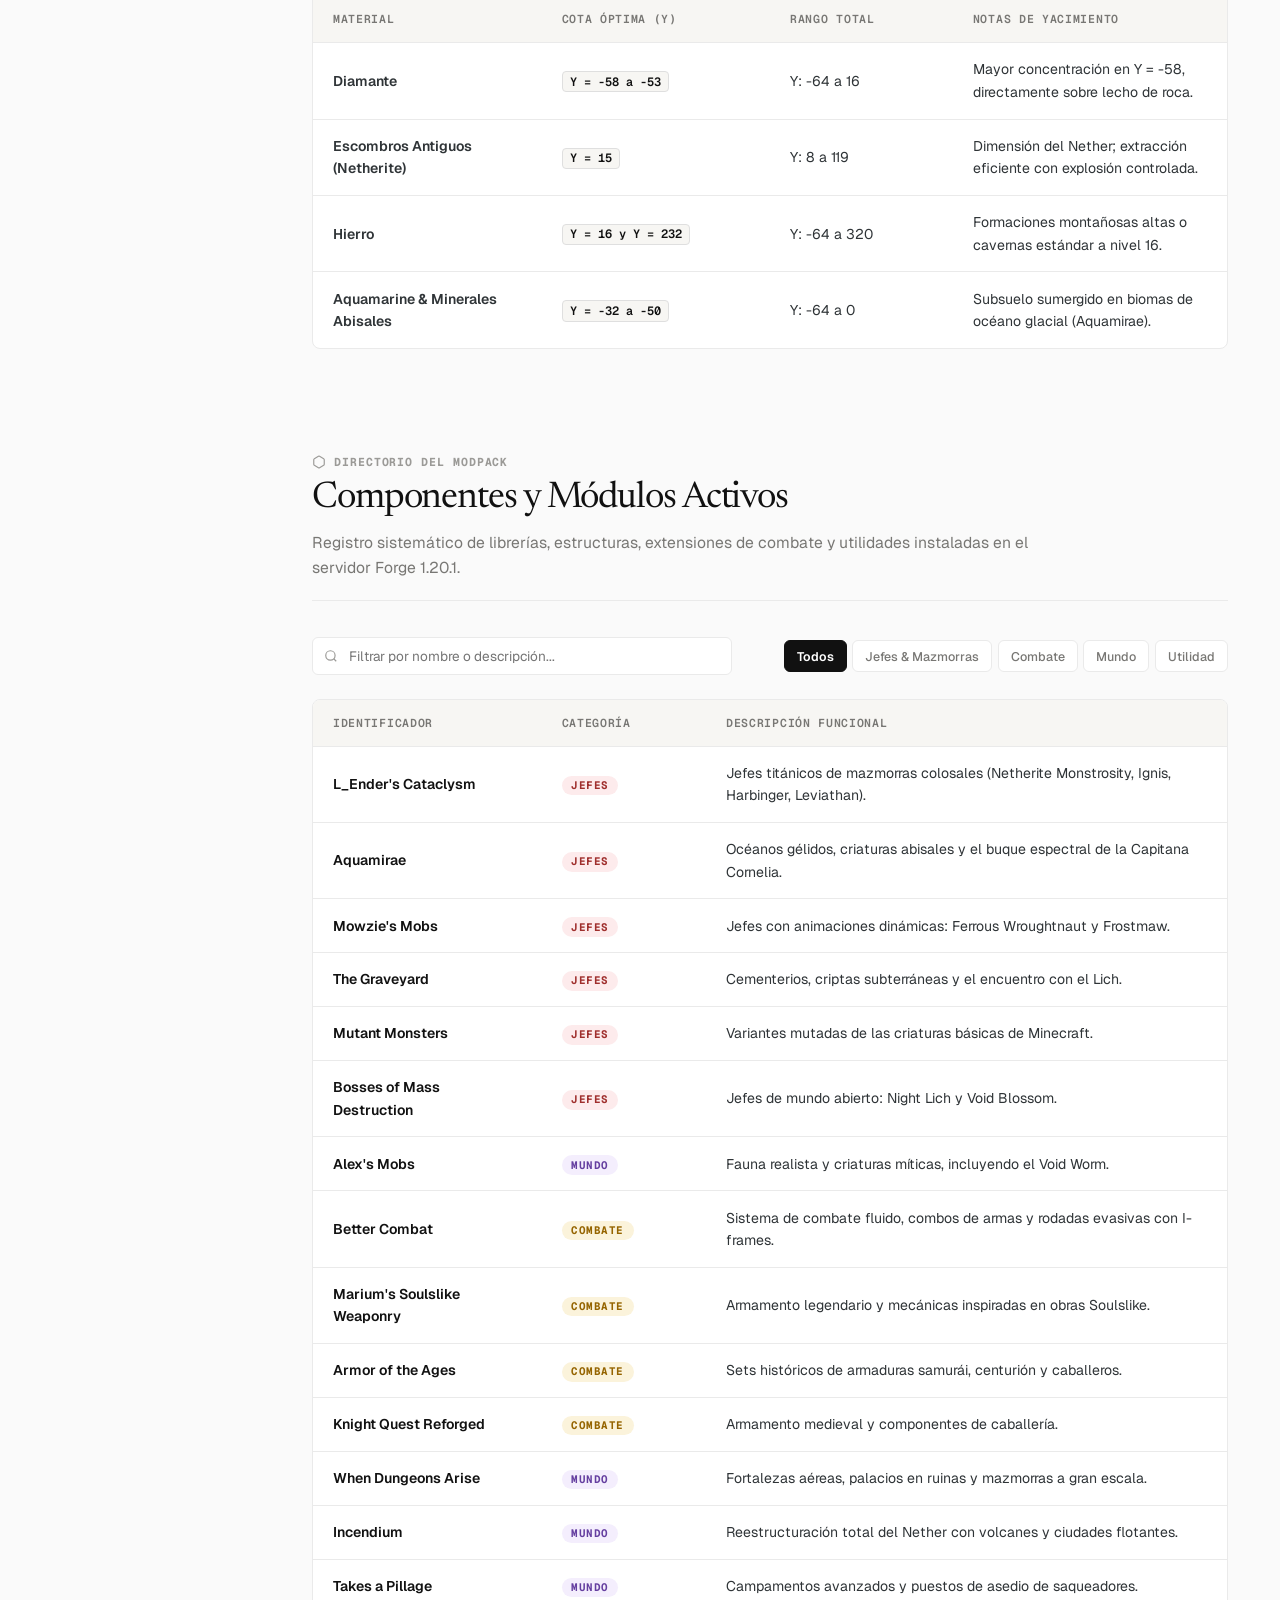
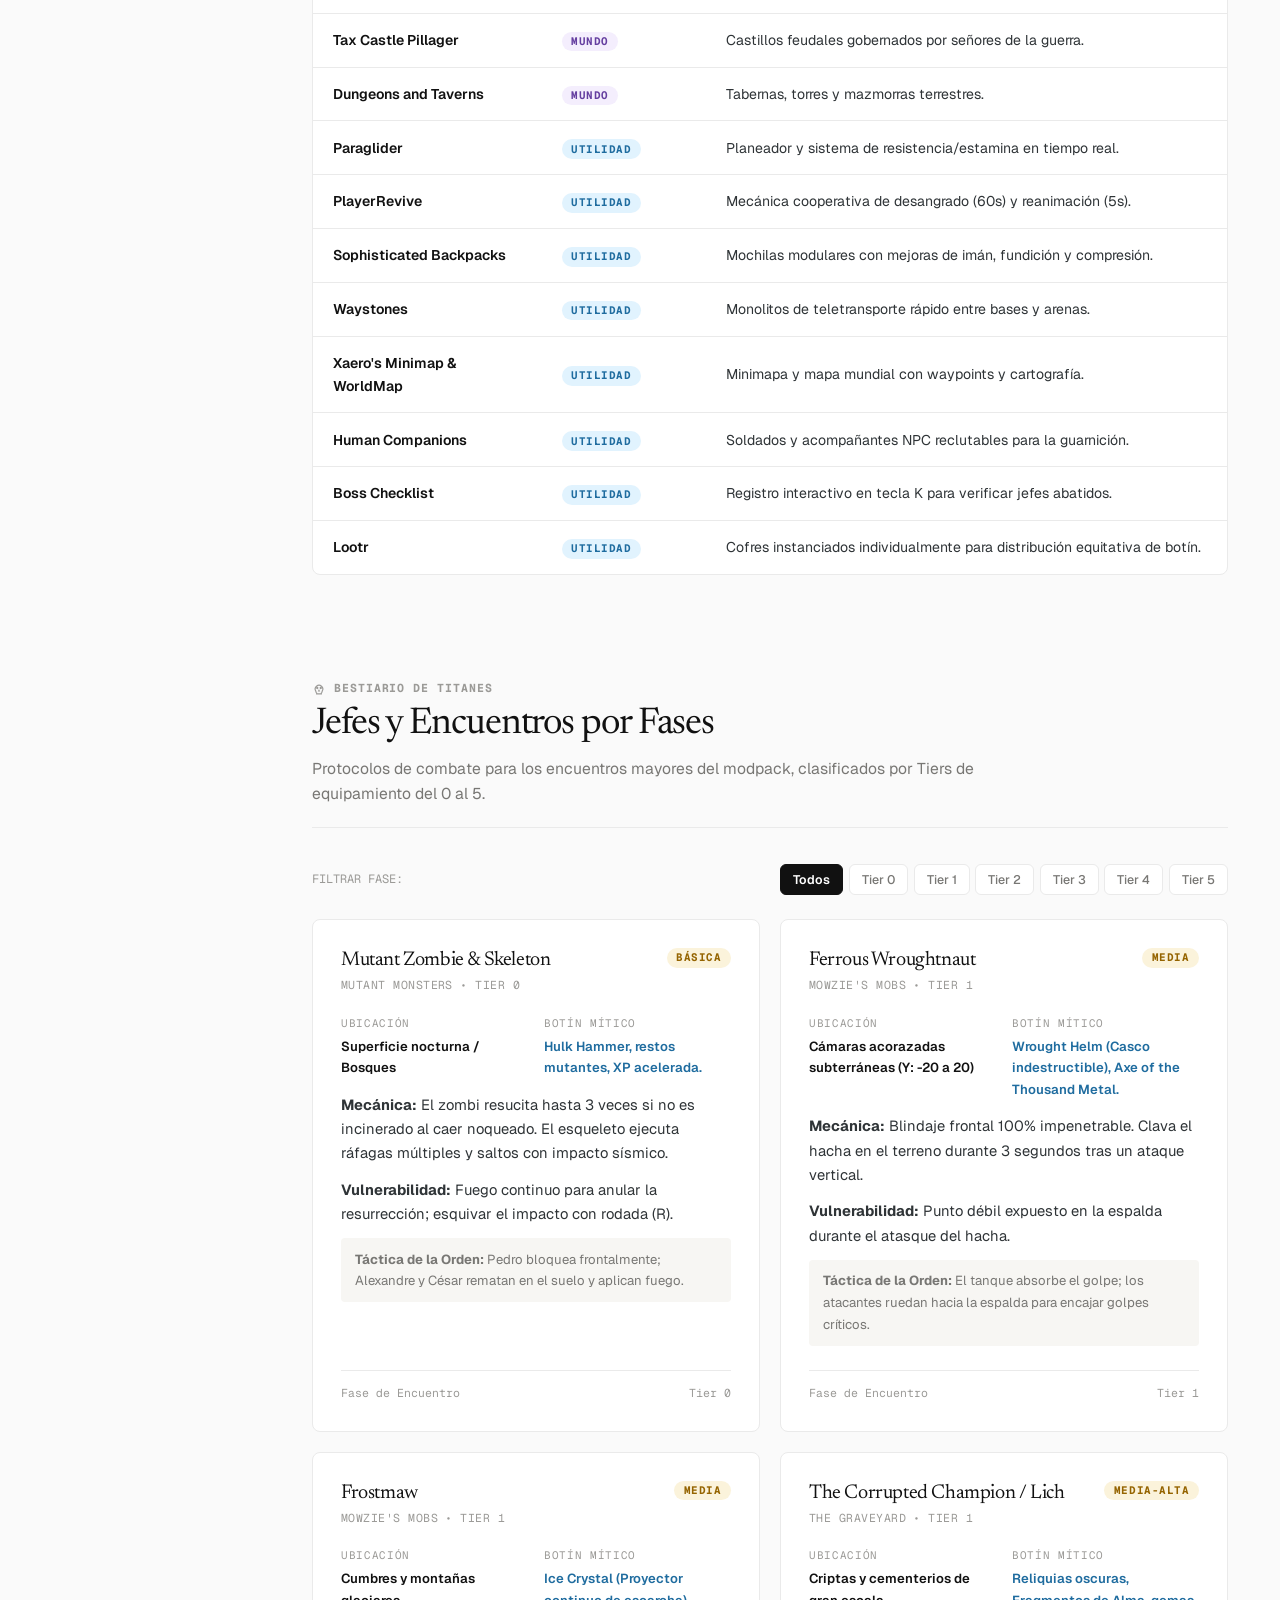
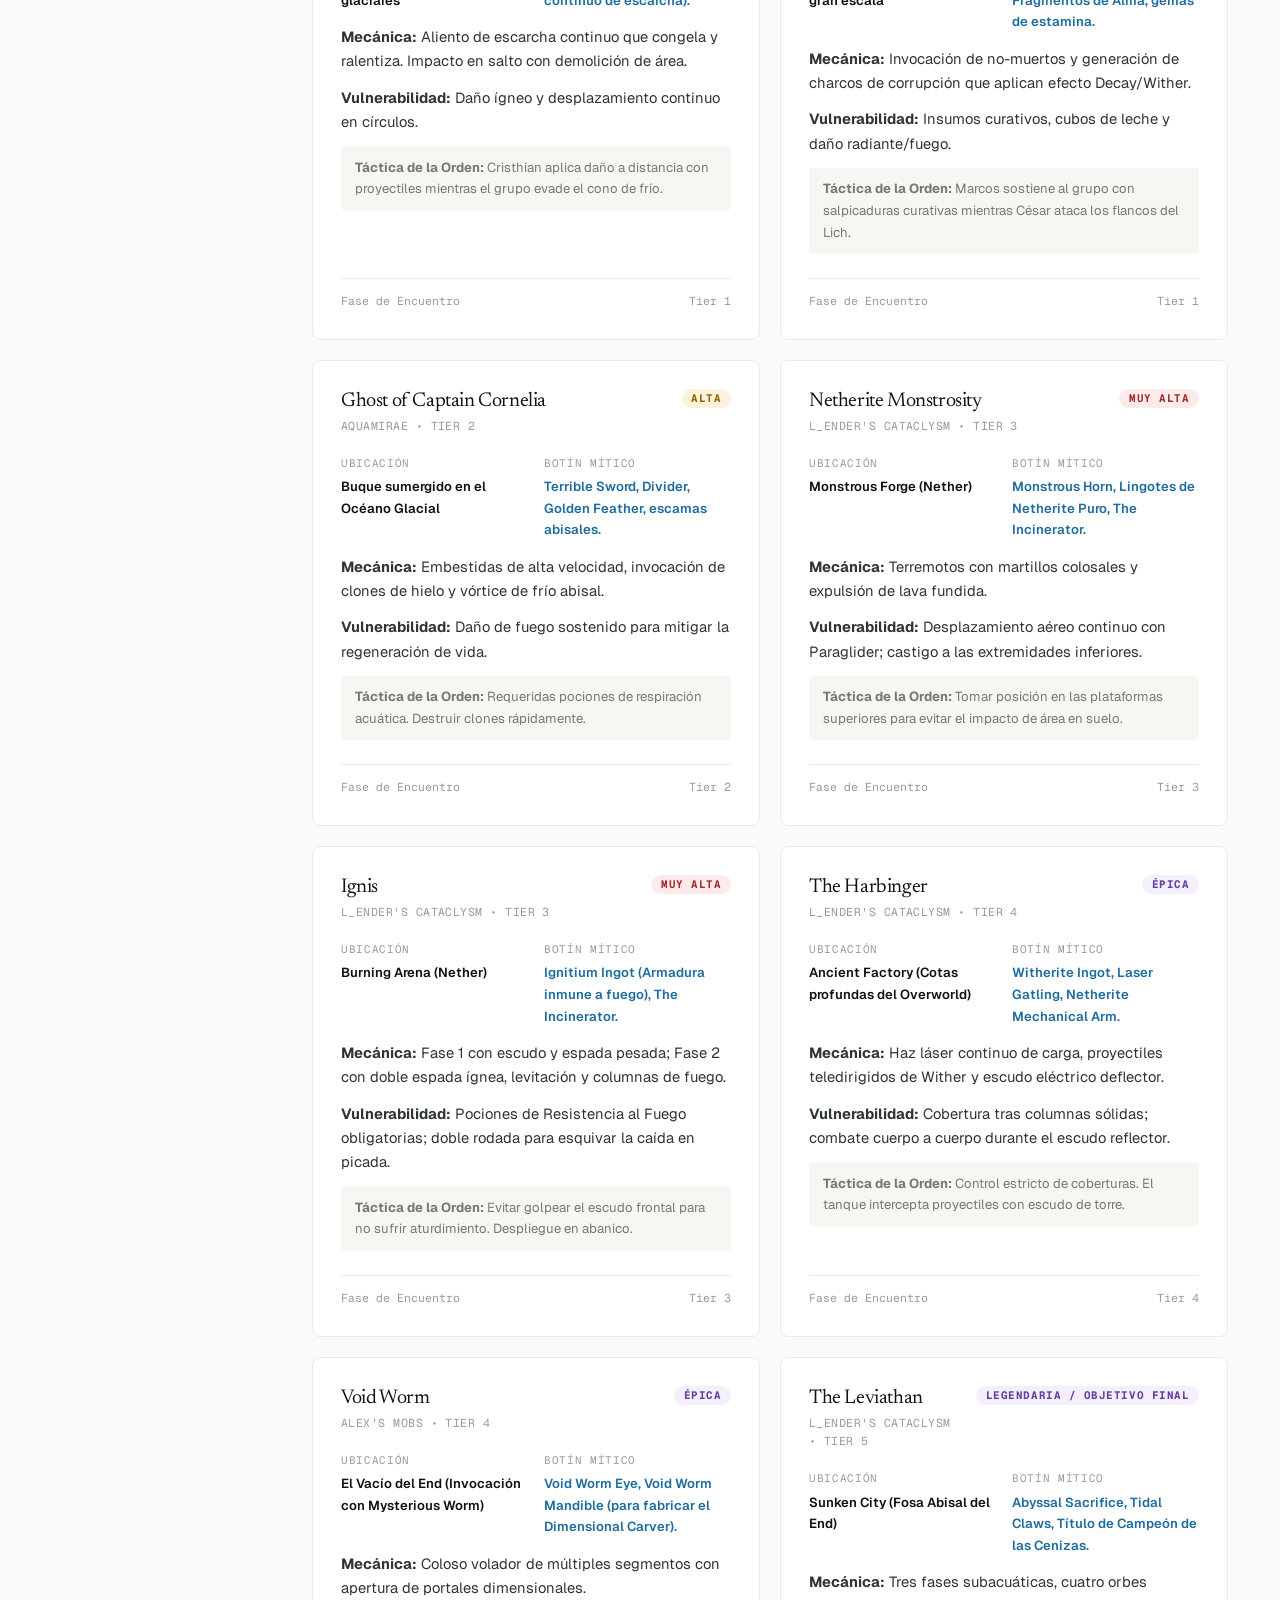
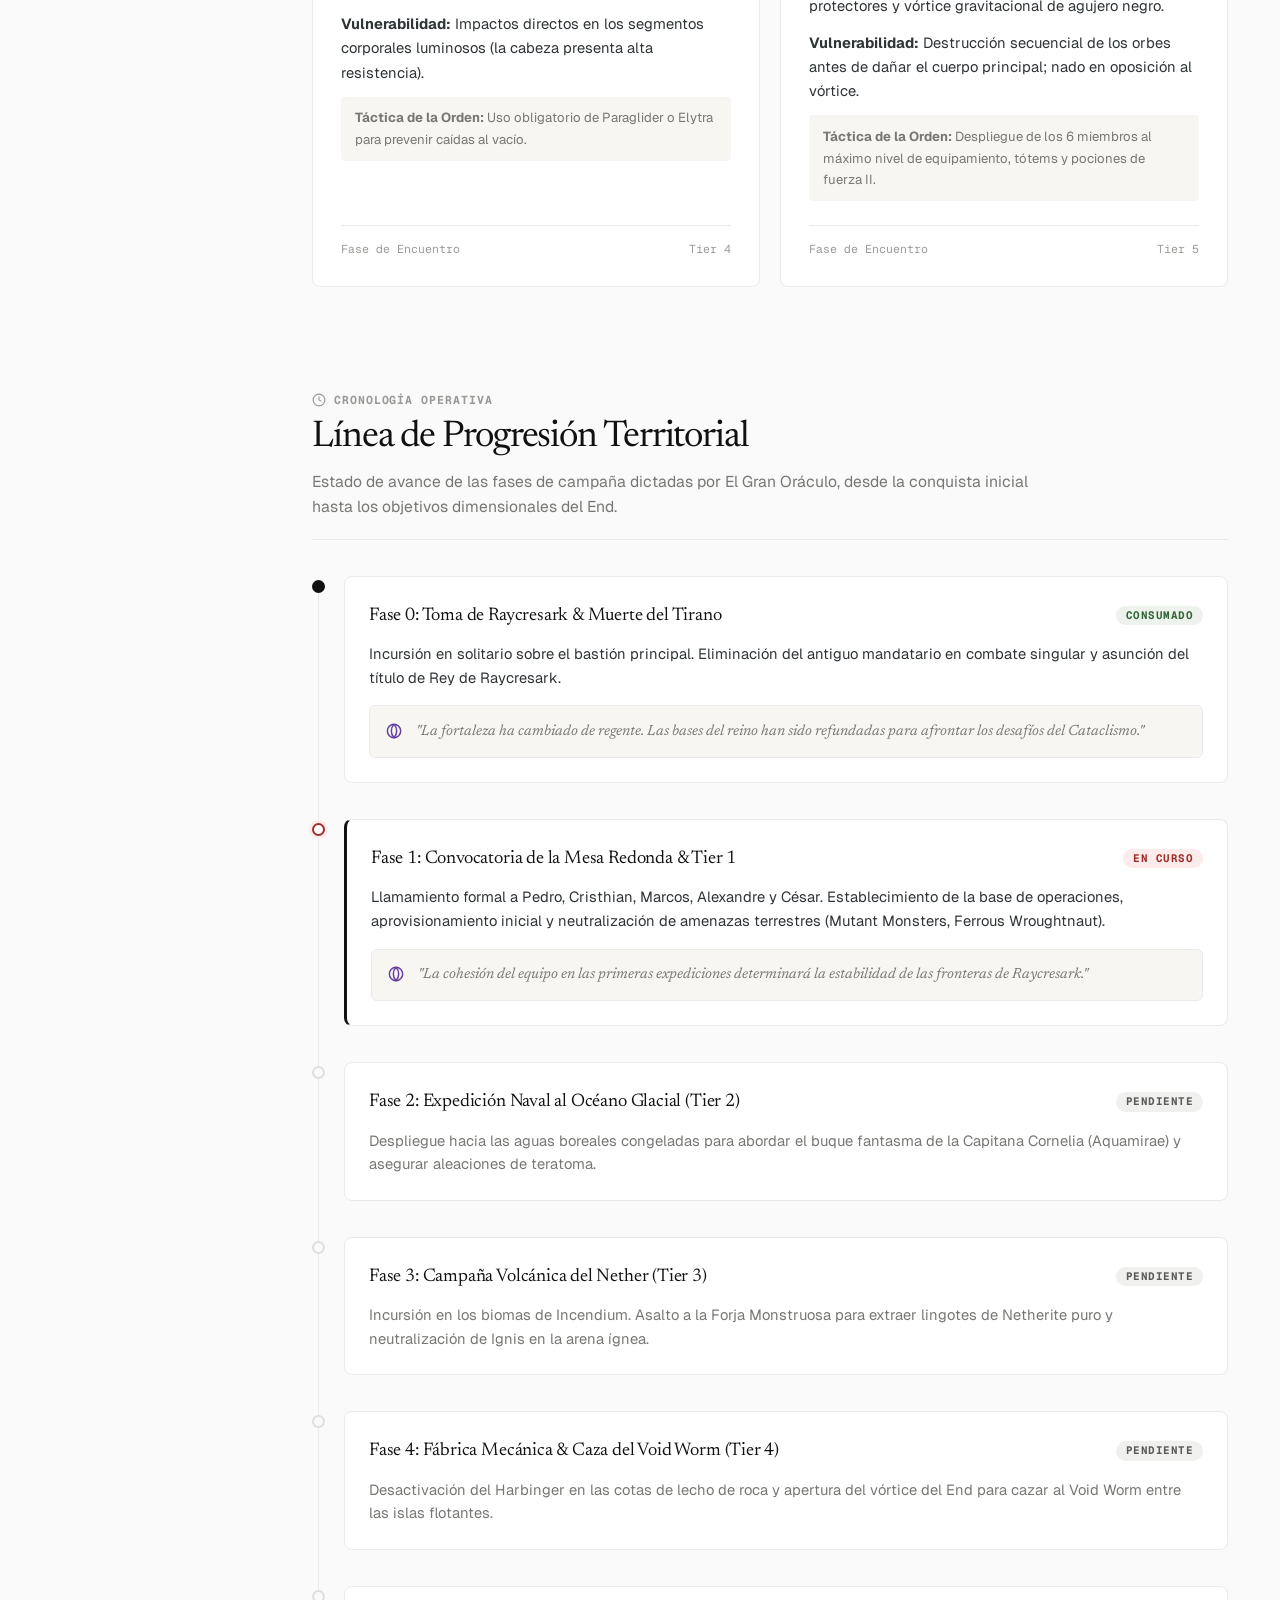
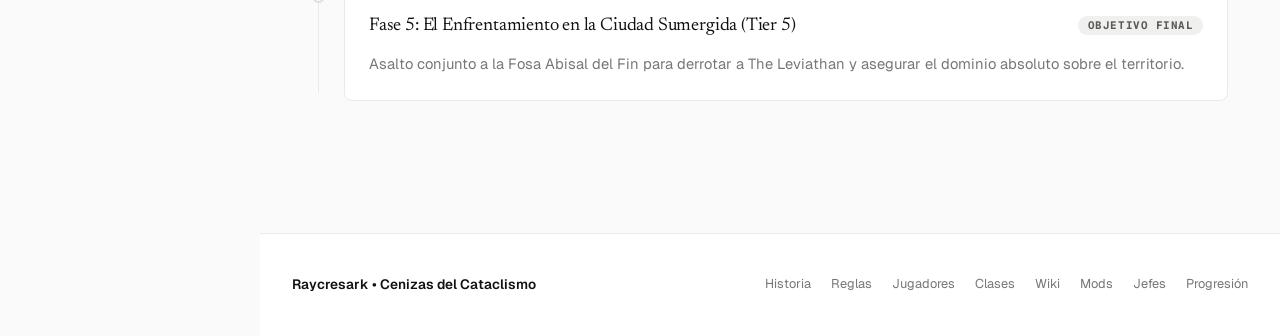
==== commit 701c1c80: "refactor(nav): replace top navbar with fixed editorial sidebar and mobile hamburger drawer" ====
--- a/index.html
+++ b/index.html
@@ -11,25 +11,25 @@
 </head>
 <body>
 
-  <!-- TOP BAR / ORACLE NOTIFICATION -->
-  <aside class="oracle-banner">
-    <div class="oracle-inner">
-      <div class="oracle-label">
-        <svg viewBox="0 0 24 24" fill="none" stroke="currentColor" stroke-linecap="round" stroke-linejoin="round">
-          <circle cx="12" cy="12" r="10"/><path d="M12 2a14.5 14.5 0 0 0 0 20 14.5 14.5 0 0 0 0-20"/><path d="M2 12h20"/>
-        </svg>
-        El Gran Oráculo
-      </div>
-      <div class="oracle-text" id="oracle-status">
-        "El tirano ha caído y la corona de Raycresark tiene dueño. Mas los titanes del abismo han despertado... La Mesa Redonda debe reunirse."
-      </div>
-      <span class="tag-pastel purple">Oráculo Activo</span>
-    </div>
-  </aside>
-
-  <!-- HEADER & NAVIGATION -->
-  <header class="header">
-    <div class="header-inner">
+  <!-- MOBILE HEADER (SHOWN ON <= 960PX) -->
+  <header class="mobile-header">
+    <a href="#historia" class="mobile-brand">
+      <svg viewBox="0 0 24 24" width="18" height="18" fill="none" stroke="currentColor" stroke-width="2.2"><path d="M4 19.5A2.5 2.5 0 0 1 6.5 17H20"/><path d="M6.5 2H20v20H6.5A2.5 2.5 0 0 1 4 19.5v-15A2.5 2.5 0 0 1 6.5 2z"/></svg>
+      <span>Raycresark</span>
+    </a>
+    <button class="mobile-menu-btn" id="mobile-menu-btn" aria-label="Abrir Menú">
+      <svg viewBox="0 0 24 24" fill="none" stroke="currentColor" stroke-linecap="round" stroke-linejoin="round">
+        <line x1="4" y1="7" x2="20" y2="7"/><line x1="4" y1="12" x2="20" y2="12"/><line x1="4" y1="17" x2="20" y2="17"/>
+      </svg>
+    </button>
+  </header>
+
+  <!-- SIDEBAR BACKDROP -->
+  <div class="sidebar-backdrop" id="sidebar-backdrop"></div>
+
+  <!-- FIXED SIDEBAR COMPONENT -->
+  <aside class="sidebar" id="sidebar">
+    <div class="sidebar-header">
       <a href="#historia" class="brand">
         <div class="brand-icon">
           <svg viewBox="0 0 24 24" fill="none" stroke="currentColor" stroke-linecap="round" stroke-linejoin="round">
@@ -38,711 +38,732 @@
         </div>
         <div class="brand-text">
           <h1>Raycresark</h1>
-          <span>Cenizas del Cataclismo &bull; Forge 1.20.1</span>
-        </div>
-      </a>
-
-      <nav class="nav">
-        <a href="#historia" class="nav-link active">
-          <svg viewBox="0 0 24 24" fill="none" stroke="currentColor" stroke-linecap="round" stroke-linejoin="round"><path d="M4 19.5A2.5 2.5 0 0 1 6.5 17H20"/><path d="M6.5 2H20v20H6.5A2.5 2.5 0 0 1 4 19.5v-15A2.5 2.5 0 0 1 6.5 2z"/></svg>
-          Historia
-        </a>
-        <a href="#reglas" class="nav-link">
-          <svg viewBox="0 0 24 24" fill="none" stroke="currentColor" stroke-linecap="round" stroke-linejoin="round"><path d="M12 22s8-4 8-10V5l-8-3-8 3v7c0 6 8 10 8 10z"/></svg>
-          Reglas
-        </a>
-        <a href="#wiki" class="nav-link">
-          <svg viewBox="0 0 24 24" fill="none" stroke="currentColor" stroke-linecap="round" stroke-linejoin="round"><circle cx="12" cy="12" r="10"/><line x1="12" y1="16" x2="12" y2="12"/><line x1="12" y1="8" x2="12.01" y2="8"/></svg>
-          Wiki
-        </a>
-        <a href="#mods" class="nav-link">
-          <svg viewBox="0 0 24 24" fill="none" stroke="currentColor" stroke-linecap="round" stroke-linejoin="round"><path d="M21 16V8a2 2 0 0 0-1-1.73l-7-4a2 2 0 0 0-2 0l-7 4A2 2 0 0 0 3 8v8a2 2 0 0 0 1 1.73l7 4a2 2 0 0 0 2 0l7-4A2 2 0 0 0 21 16z"/><polyline points="3.27 6.96 12 12.01 20.73 6.96"/><line x1="12" y1="22.08" x2="12" y2="12"/></svg>
-          Mods
-        </a>
-        <a href="#jugadores" class="nav-link">
-          <svg viewBox="0 0 24 24" fill="none" stroke="currentColor" stroke-linecap="round" stroke-linejoin="round"><path d="M16 21v-2a4 4 0 0 0-4-4H6a4 4 0 0 0-4 4v2"/><circle cx="9" cy="7" r="4"/><path d="M22 21v-2a4 4 0 0 0-3-3.87"/><path d="M16 3.13a4 4 0 0 1 0 7.75"/></svg>
-          Jugadores
-        </a>
-        <a href="#clases" class="nav-link">
-          <svg viewBox="0 0 24 24" fill="none" stroke="currentColor" stroke-linecap="round" stroke-linejoin="round"><path d="m15 12-8.5 8.5c-.8.8-2.2.8-3 0 0 0 0 0 0 0-.8-.8-.8-2.2 0-3L12 9"/><path d="M17.64 4.36 20.2 6.92a2 2 0 0 1 0 2.83l-1.41 1.41a2 2 0 0 1-2.83 0L13.4 8.6a2 2 0 0 1 0-2.83l1.41-1.41a2 2 0 0 1 2.83 0z"/></svg>
-          Clases
-        </a>
-        <a href="#jefes" class="nav-link">
-          <svg viewBox="0 0 24 24" fill="none" stroke="currentColor" stroke-linecap="round" stroke-linejoin="round"><circle cx="9" cy="12" r="1"/><circle cx="15" cy="12" r="1"/><path d="M8 20v2h8v-2"/><path d="m12.5 17-.5-1-.5 1h1z"/><path d="M16 20a3 3 0 0 0 1.5-2.6 6.5 6.5 0 1 0-11 0A3 3 0 0 0 8 20"/></svg>
-          Jefes
-        </a>
-        <a href="#progresion" class="nav-link">
-          <svg viewBox="0 0 24 24" fill="none" stroke="currentColor" stroke-linecap="round" stroke-linejoin="round"><circle cx="12" cy="12" r="10"/><polyline points="12 6 12 12 16 14"/></svg>
-          Progresión
-        </a>
-      </nav>
+          <span>Cenizas del Cataclismo</span>
+        </div>
+      </a>
     </div>
-  </header>
-
-  <!-- MAIN CONTAINER (CONTINUOUS SINGLE PAGE) -->
-  <main class="main-content">
-
-    <!-- ==========================================
-         SECTION 1: HISTORIA / CRÓNICAS
-         ========================================== -->
-    <section id="historia" class="page-section">
-      <header class="section-header">
-        <div class="section-eyebrow">
-          <svg viewBox="0 0 24 24" width="14" height="14" fill="none" stroke="currentColor" stroke-width="2"><path d="M4 19.5A2.5 2.5 0 0 1 6.5 17H20"/><path d="M6.5 2H20v20H6.5A2.5 2.5 0 0 1 4 19.5v-15A2.5 2.5 0 0 1 6.5 2z"/></svg>
-          Registro de la Corona
-        </div>
-        <h2 class="section-title">Crónicas de Raycresark</h2>
-        <p class="section-desc">Documento histórico continuo sobre la caída del antiguo régimen, la toma del trono y la reconstitución de la orden bajo la mirada de El Gran Oráculo.</p>
-      </header>
-
-      <!-- CAPÍTULO 1 -->
-      <article class="chronicle-entry">
-        <div class="chronicle-header">
-          <span class="chronicle-label">Capítulo I &bull; Antecedentes</span>
-          <span class="tag-pastel gray">Era del Aislamiento</span>
-        </div>
-        <h3 class="chronicle-heading">La Fortaleza entre las Cenizas</h3>
-        <div class="chronicle-text">
-          <p>
-            Cuando el Cataclismo inicial fracturó el territorio y los primeros horrores mutantes surgieron de las profundidades, la fortaleza de <strong>Raycresark</strong> permaneció en pie como la posición fortificada dominante del valle. No obstante, el antiguo señor del reino sucumbió al aislamiento y la desconfianza: clausuró los accesos con verjas de hierro, abandonó a los asentamientos vecinos frente a las partidas de saqueadores y concentró los recursos del subsuelo para su propia guardia.
-          </p>
-          <p>
-            Durante años, el castillo funcionó como una estructura opresiva, desconectada de la supervivencia colectiva y vulnerable a la creciente presión de los titanes exteriores.
-          </p>
-        </div>
-        <div class="oracle-inscription">
-          <svg viewBox="0 0 24 24" fill="none" stroke="currentColor" stroke-linecap="round" stroke-linejoin="round"><circle cx="12" cy="12" r="10"/><path d="M12 2a14.5 14.5 0 0 0 0 20 14.5 14.5 0 0 0 0-20"/></svg>
-          <div class="oracle-inscription-quote">
-            "Las piedras de Raycresark requerían una resolución. Ninguna muralla preserva un reino cuando el mando se ejerce desde el miedo y el encierro."
-          </div>
-        </div>
-      </article>
-
-      <!-- CAPÍTULO 2 -->
-      <article class="chronicle-entry">
-        <div class="chronicle-header">
-          <span class="chronicle-label">Capítulo II &bull; Transición del Trono</span>
-          <span class="tag-pastel yellow">Hito Consumado</span>
-        </div>
-        <h3 class="chronicle-heading">El Asalto Solitario y la Corona por Conquista</h3>
-        <div class="chronicle-text">
-          <p>
-            Un único combatiente penetró las defensas perimetrales del bastión. Tras abrirse paso hasta la cámara del trono, desafió al regente en combate cerrado. La contienda concluyó con la muerte del antiguo monarca sobre el estrado principal.
-          </p>
-          <p>
-            En ese instante, el vencedor asumió la corona y los títulos de <strong>Raycresark</strong> por derecho directo de conquista, iniciando la reorganización total de la plaza fuerte.
-          </p>
-        </div>
-        <div class="oracle-inscription">
-          <svg viewBox="0 0 24 24" fill="none" stroke="currentColor" stroke-linecap="round" stroke-linejoin="round"><circle cx="12" cy="12" r="10"/><path d="M12 2a14.5 14.5 0 0 0 0 20 14.5 14.5 0 0 0 0-20"/></svg>
-          <div class="oracle-inscription-quote">
-            "La caída del viejo regente reconfiguró el equilibrio del territorio. El castillo ha dejado de ser un refugio pasivo para transformarse en el centro de operaciones de la región."
-          </div>
-        </div>
-      </article>
-
-      <!-- CAPÍTULO 3 -->
-      <article class="chronicle-entry">
-        <div class="chronicle-header">
-          <span class="chronicle-label">Capítulo III &bull; Estado Presente</span>
-          <span class="tag-pastel red">En Desarrollo</span>
-        </div>
-        <h3 class="chronicle-heading">Activación de la Waystone y la Mesa Redonda</h3>
-        <div class="chronicle-text">
-          <p>
-            Con el trono asegurado, el Rey activó la red de teletransporte local y emitió órdenes de movilización para convocar a cinco camaradas de armas:
-          </p>
-          <div style="margin: 1.25rem 0; padding-left: 1rem; border-left: 2px solid var(--border-medium);">
-            <p><strong>Pedro:</strong> Designado <em>Gran Mariscal</em> para comandar la línea de choque frontal y la protección de los accesos principales.</p>
-            <p><strong>Cristhian:</strong> Designado <em>Maestro de Bestias y Explorador</em> para el reconocimiento territorial, mapeo y domesticación de fauna útil.</p>
-            <p><strong>Marcos:</strong> Designado <em>Gran Maestre Alquimista y Médico</em> para la formulación de insumos médicos y la reanimación táctica en campo.</p>
-            <p><strong>Alexandre:</strong> Designado <em>Alto Forjador</em> para la extracción sistemática en cotas profundas (Y = -58) y la manufactura de piezas de combate.</p>
-            <p><strong>César:</strong> Designado <em>Gran Cazador de Sombras</em> para incursiones en criptas subterráneas y eliminación de objetivos de alto impacto.</p>
-          </div>
-          <p>
-            Los aposentos, la armería y los almacenes han quedado dispuestos a la espera del ingreso formal de los cinco integrantes.
-          </p>
-        </div>
-        <div class="oracle-inscription">
-          <svg viewBox="0 0 24 24" fill="none" stroke="currentColor" stroke-linecap="round" stroke-linejoin="round"><circle cx="12" cy="12" r="10"/><path d="M12 2a14.5 14.5 0 0 0 0 20 14.5 14.5 0 0 0 0-20"/></svg>
-          <div class="oracle-inscription-quote">
-            "La estructura de mando está trazada. En cuanto los seis miembros ocupen sus posiciones, dará inicio la fase de pacificación perimetral."
-          </div>
-        </div>
-      </article>
-    </section>
-
-    <!-- ==========================================
-         SECTION 2: REGLAS / CÓDIGO DE CONVIVENCIA
-         ========================================== -->
-    <section id="reglas" class="page-section">
-      <header class="section-header">
-        <div class="section-eyebrow">
-          <svg viewBox="0 0 24 24" width="14" height="14" fill="none" stroke="currentColor" stroke-width="2"><path d="M12 22s8-4 8-10V5l-8-3-8 3v7c0 6 8 10 8 10z"/></svg>
-          Código Real de Raycresark
-        </div>
-        <h2 class="section-title">Reglas de Convivencia y Servidor</h2>
-        <p class="section-desc">Estatuto de honor de la Mesa Redonda para garantizar una progresión equilibrada, respeto al botín individual y juego limpio entre los seis miembros.</p>
-      </header>
-
-      <div class="bento-grid">
-
-        <!-- REGLA 1 -->
-        <div class="bento-card bento-col-6 highlight">
-          <div class="bento-header">
-            <div class="bento-title-group">
-              <h3>I. Integridad del Botín (Lootr)</h3>
-              <div class="bento-meta">Cofres de Mazmorra &bull; Regla Estricta</div>
-            </div>
-            <span class="tag-pastel green">Obligatorio</span>
-          </div>
-          <div class="bento-body">
+
+    <!-- ORACLE WIDGET -->
+    <div class="sidebar-oracle">
+      <div class="sidebar-oracle-title">
+        <span class="sidebar-oracle-label">
+          <svg viewBox="0 0 24 24" fill="none" stroke="currentColor" stroke-linecap="round" stroke-linejoin="round"><circle cx="12" cy="12" r="10"/><path d="M12 2a14.5 14.5 0 0 0 0 20 14.5 14.5 0 0 0 0-20"/><path d="M2 12h20"/></svg>
+          Gran Oráculo
+        </span>
+        <span class="tag-pastel purple">Activo</span>
+      </div>
+      <div class="sidebar-oracle-text">
+        "El tirano ha caído y la corona tiene dueño. La Mesa Redonda debe reunirse..."
+      </div>
+    </div>
+
+    <!-- SIDEBAR NAV LINKS -->
+    <nav class="sidebar-nav">
+      <span class="sidebar-section-label">Crónica & Orden</span>
+      <a href="#historia" class="nav-link active">
+        <svg viewBox="0 0 24 24" fill="none" stroke="currentColor" stroke-linecap="round" stroke-linejoin="round"><path d="M4 19.5A2.5 2.5 0 0 1 6.5 17H20"/><path d="M6.5 2H20v20H6.5A2.5 2.5 0 0 1 4 19.5v-15A2.5 2.5 0 0 1 6.5 2z"/></svg>
+        Historia
+      </a>
+      <a href="#reglas" class="nav-link">
+        <svg viewBox="0 0 24 24" fill="none" stroke="currentColor" stroke-linecap="round" stroke-linejoin="round"><path d="M12 22s8-4 8-10V5l-8-3-8 3v7c0 6 8 10 8 10z"/></svg>
+        Reglas
+      </a>
+      <a href="#jugadores" class="nav-link">
+        <svg viewBox="0 0 24 24" fill="none" stroke="currentColor" stroke-linecap="round" stroke-linejoin="round"><path d="M16 21v-2a4 4 0 0 0-4-4H6a4 4 0 0 0-4 4v2"/><circle cx="9" cy="7" r="4"/><path d="M22 21v-2a4 4 0 0 0-3-3.87"/><path d="M16 3.13a4 4 0 0 1 0 7.75"/></svg>
+        Jugadores
+      </a>
+      <a href="#clases" class="nav-link">
+        <svg viewBox="0 0 24 24" fill="none" stroke="currentColor" stroke-linecap="round" stroke-linejoin="round"><path d="m15 12-8.5 8.5c-.8.8-2.2.8-3 0 0 0 0 0 0 0-.8-.8-.8-2.2 0-3L12 9"/><path d="M17.64 4.36 20.2 6.92a2 2 0 0 1 0 2.83l-1.41 1.41a2 2 0 0 1-2.83 0L13.4 8.6a2 2 0 0 1 0-2.83l1.41-1.41a2 2 0 0 1 2.83 0z"/></svg>
+        Clases
+      </a>
+
+      <span class="sidebar-section-label">Sistema & Mundo</span>
+      <a href="#wiki" class="nav-link">
+        <svg viewBox="0 0 24 24" fill="none" stroke="currentColor" stroke-linecap="round" stroke-linejoin="round"><circle cx="12" cy="12" r="10"/><line x1="12" y1="16" x2="12" y2="12"/><line x1="12" y1="8" x2="12.01" y2="8"/></svg>
+        Wiki & Guías
+      </a>
+      <a href="#mods" class="nav-link">
+        <svg viewBox="0 0 24 24" fill="none" stroke="currentColor" stroke-linecap="round" stroke-linejoin="round"><path d="M21 16V8a2 2 0 0 0-1-1.73l-7-4a2 2 0 0 0-2 0l-7 4A2 2 0 0 0 3 8v8a2 2 0 0 0 1 1.73l7 4a2 2 0 0 0 2 0l7-4A2 2 0 0 0 21 16z"/><polyline points="3.27 6.96 12 12.01 20.73 6.96"/><line x1="12" y1="22.08" x2="12" y2="12"/></svg>
+        Mods Activos
+      </a>
+      <a href="#jefes" class="nav-link">
+        <svg viewBox="0 0 24 24" fill="none" stroke="currentColor" stroke-linecap="round" stroke-linejoin="round"><circle cx="9" cy="12" r="1"/><circle cx="15" cy="12" r="1"/><path d="M8 20v2h8v-2"/><path d="m12.5 17-.5-1-.5 1h1z"/><path d="M16 20a3 3 0 0 0 1.5-2.6 6.5 6.5 0 1 0-11 0A3 3 0 0 0 8 20"/></svg>
+        Bestiario Jefes
+      </a>
+      <a href="#progresion" class="nav-link">
+        <svg viewBox="0 0 24 24" fill="none" stroke="currentColor" stroke-linecap="round" stroke-linejoin="round"><circle cx="12" cy="12" r="10"/><polyline points="12 6 12 12 16 14"/></svg>
+        Progresión
+      </a>
+    </nav>
+
+    <div class="sidebar-footer">
+      <span>Forge 1.20.1</span>
+      <span class="tag-pastel green">6 Jugadores</span>
+    </div>
+  </aside>
+
+  <!-- APP CONTENT LAYOUT -->
+  <div class="app-layout">
+    <main class="main-content">
+
+      <!-- ==========================================
+           SECTION 1: HISTORIA / CRÓNICAS
+           ========================================== -->
+      <section id="historia" class="page-section">
+        <header class="section-header">
+          <div class="section-eyebrow">
+            <svg viewBox="0 0 24 24" width="14" height="14" fill="none" stroke="currentColor" stroke-width="2"><path d="M4 19.5A2.5 2.5 0 0 1 6.5 17H20"/><path d="M6.5 2H20v20H6.5A2.5 2.5 0 0 1 4 19.5v-15A2.5 2.5 0 0 1 6.5 2z"/></svg>
+            Registro de la Corona
+          </div>
+          <h2 class="section-title">Crónicas de Raycresark</h2>
+          <p class="section-desc">Documento histórico continuo sobre la caída del antiguo régimen, la toma del trono y la reconstitución de la orden bajo la mirada de El Gran Oráculo.</p>
+        </header>
+
+        <!-- CAPÍTULO 1 -->
+        <article class="chronicle-entry">
+          <div class="chronicle-header">
+            <span class="chronicle-label">Capítulo I &bull; Antecedentes</span>
+            <span class="tag-pastel gray">Era del Aislamiento</span>
+          </div>
+          <h3 class="chronicle-heading">La Fortaleza entre las Cenizas</h3>
+          <div class="chronicle-text">
             <p>
-              El mod <strong>Lootr</strong> genera botín instanciado único para cada jugador en cada cofre de mazmorra.
+              Cuando el Cataclismo inicial fracturó el territorio y los primeros horrores mutantes surgieron de las profundidades, la fortaleza de <strong>Raycresark</strong> permaneció en pie como la posición fortificada dominante del valle. No obstante, el antiguo señor del reino sucumbió al aislamiento y la desconfianza: clausuró los accesos con verjas de hierro, abandonó a los asentamientos vecinos frente a las partidas de saqueadores y concentró los recursos del subsuelo para su propia guardia.
             </p>
             <p>
-              <strong>Prohibido destruir cofres de mazmorra</strong> con hacha o pico. Si rompes un cofre Lootr, los compañeros que aún no lo han abierto perderán permanentemente su recompensa.
+              Durante años, el castillo funcionó como una estructura opresiva, desconectada de la supervivencia colectiva y vulnerable a la creciente presión de los titanes exteriores.
             </p>
           </div>
-        </div>
-
-        <!-- REGLA 2 -->
-        <div class="bento-card bento-col-6">
-          <div class="bento-header">
-            <div class="bento-title-group">
-              <h3>II. Deber de Reanimación y Tumbas</h3>
-              <div class="bento-meta">PlayerRevive &bull; Honor de Combate</div>
-            </div>
-            <span class="tag-pastel red">Prioritario</span>
-          </div>
-          <div class="bento-body">
+          <div class="oracle-inscription">
+            <svg viewBox="0 0 24 24" fill="none" stroke="currentColor" stroke-linecap="round" stroke-linejoin="round"><circle cx="12" cy="12" r="10"/><path d="M12 2a14.5 14.5 0 0 0 0 20 14.5 14.5 0 0 0 0-20"/></svg>
+            <div class="oracle-inscription-quote">
+              "Las piedras de Raycresark requerían una resolución. Ninguna muralla preserva un reino cuando el mando se ejerce desde el miedo y el encierro."
+            </div>
+          </div>
+        </article>
+
+        <!-- CAPÍTULO 2 -->
+        <article class="chronicle-entry">
+          <div class="chronicle-header">
+            <span class="chronicle-label">Capítulo II &bull; Transición del Trono</span>
+            <span class="tag-pastel yellow">Hito Consumado</span>
+          </div>
+          <h3 class="chronicle-heading">El Asalto Solitario y la Corona por Conquista</h3>
+          <div class="chronicle-text">
             <p>
-              Ningún aliado debe ser abandonado durante el estado de desangrado (60s). Quien esté más cerca tiene el deber moral de mantener <kbd>Clic Derecho (5s)</kbd> para reanimarlo.
+              Un único combatiente penetró las defensas perimetrales del bastión. Tras abrirse paso hasta la cámara del trono, desafió al regente en combate cerrado. La contienda concluyó con la muerte del antiguo monarca sobre el estrado principal.
             </p>
             <p>
-              <strong>Prohibido saquear tumbas o ítems de compañeros caídos</strong>. El equipo recuperado debe ser devuelto íntegramente a su propietario.
+              En ese instante, el vencedor asumió la corona y los títulos de <strong>Raycresark</strong> por derecho directo de conquista, iniciando la reorganización total de la plaza fuerte.
             </p>
           </div>
-        </div>
-
-        <!-- REGLA 3 -->
-        <div class="bento-card bento-col-6">
-          <div class="bento-header">
-            <div class="bento-title-group">
-              <h3>III. Progresión de Jefes en Escuadrón</h3>
-              <div class="bento-meta">Curva de Dificultad &bull; Tiers 0 a 5</div>
-            </div>
-            <span class="tag-pastel yellow">Comunitario</span>
-          </div>
-          <div class="bento-body">
+          <div class="oracle-inscription">
+            <svg viewBox="0 0 24 24" fill="none" stroke="currentColor" stroke-linecap="round" stroke-linejoin="round"><circle cx="12" cy="12" r="10"/><path d="M12 2a14.5 14.5 0 0 0 0 20 14.5 14.5 0 0 0 0-20"/></svg>
+            <div class="oracle-inscription-quote">
+              "La caída del viejo regente reconfiguró el equilibrio del territorio. El castillo ha dejado de ser un refugio pasivo para transformarse en el centro de operaciones de la región."
+            </div>
+          </div>
+        </article>
+
+        <!-- CAPÍTULO 3 -->
+        <article class="chronicle-entry">
+          <div class="chronicle-header">
+            <span class="chronicle-label">Capítulo III &bull; Estado Presente</span>
+            <span class="tag-pastel red">En Desarrollo</span>
+          </div>
+          <h3 class="chronicle-heading">Activación de la Waystone y la Mesa Redonda</h3>
+          <div class="chronicle-text">
             <p>
-              Los jefes mayores de cada Tier (Cornelia, Ignis, Harbinger, Void Worm, Leviathan) son hitos grupales de la campaña.
+              Con el trono asegurado, el Rey activó la red de teletransporte local y emitió órdenes de movilización para convocar a cinco camaradas de armas:
             </p>
+            <div style="margin: 1.25rem 0; padding-left: 1rem; border-left: 2px solid var(--border-medium);">
+              <p><strong>Pedro:</strong> Designado <em>Gran Mariscal</em> para comandar la línea de choque frontal y la protección de los accesos principales.</p>
+              <p><strong>Cristhian:</strong> Designado <em>Maestro de Bestias y Explorador</em> para el reconocimiento territorial, mapeo y domesticación de fauna útil.</p>
+              <p><strong>Marcos:</strong> Designado <em>Gran Maestre Alquimista y Médico</em> para la formulación de insumos médicos y la reanimación táctica en campo.</p>
+              <p><strong>Alexandre:</strong> Designado <em>Alto Forjador</em> para la extracción sistemática en cotas profundas (Y = -58) y la manufactura de piezas de combate.</p>
+              <p><strong>César:</strong> Designado <em>Gran Cazador de Sombras</em> para incursiones en criptas subterráneas y eliminación de objetivos de alto impacto.</p>
+            </div>
             <p>
-              <strong>No rushear ni matar jefes mayores en solitario</strong> sin previo acuerdo en la Mesa Redonda, para evitar romper la experiencia y la curva de progresión del resto.
+              Los aposentos, la armería y los almacenes han quedado dispuestos a la espera del ingreso formal de los cinco integrantes.
             </p>
           </div>
-        </div>
-
-        <!-- REGLA 4 -->
-        <div class="bento-card bento-col-6">
-          <div class="bento-header">
-            <div class="bento-title-group">
-              <h3>IV. Protección del Bastión Común</h3>
-              <div class="bento-meta">Raycresark &bull; No Griefing</div>
-            </div>
-            <span class="tag-pastel blue">Estructural</span>
-          </div>
-          <div class="bento-body">
-            <p>
-              El castillo de Raycresark y las habitaciones individuales asignadas son zonas protegidas por decreto real.
-            </p>
-            <p>
-              No modificar estructuras comunes sin consenso, reparar de inmediato cualquier daño accidental por explosiones de creepers y respetar los cofres personales.
-            </p>
-          </div>
-        </div>
-
-        <!-- REGLA 5 -->
-        <div class="bento-card bento-col-6">
-          <div class="bento-header">
-            <div class="bento-title-group">
-              <h3>V. Estabilidad y Rendimiento</h3>
-              <div class="bento-meta">Servidor &bull; Control de Entidades</div>
-            </div>
-            <span class="tag-pastel purple">Técnico</span>
-          </div>
-          <div class="bento-body">
-            <p>
-              Prohibido montar granjas masivas de entidades sin supervisión, reproducir animales en exceso o quemar biomas enteros.
-            </p>
-            <p>
-              Mantener limpias las zonas de carga para asegurar fluidez constante de TPS y FPS para todos los jugadores.
-            </p>
-          </div>
-        </div>
-
-        <!-- REGLA 6 -->
-        <div class="bento-card bento-col-6">
-          <div class="bento-header">
-            <div class="bento-title-group">
-              <h3>VI. Almacén Real y Préstamos</h3>
-              <div class="bento-meta">Economía &bull; Forja Compartida</div>
-            </div>
-            <span class="tag-pastel gray">Logística</span>
-          </div>
-          <div class="bento-body">
-            <p>
-              Los cofres públicos de la forja (carbón, hierro, pociones) son para abastecimiento colectivo de expediciones.
-            </p>
-            <p>
-              Quien tome recursos de uso común debe reponerlos con su cuota de minería o caza tras regresar de la incursión.
-            </p>
-          </div>
-        </div>
-
+          <div class="oracle-inscription">
+            <svg viewBox="0 0 24 24" fill="none" stroke="currentColor" stroke-linecap="round" stroke-linejoin="round"><circle cx="12" cy="12" r="10"/><path d="M12 2a14.5 14.5 0 0 0 0 20 14.5 14.5 0 0 0 0-20"/></svg>
+            <div class="oracle-inscription-quote">
+              "La estructura de mando está trazada. En cuanto los seis miembros ocupen sus posiciones, dará inicio la fase de pacificación perimetral."
+            </div>
+          </div>
+        </article>
+      </section>
+
+      <!-- ==========================================
+           SECTION 2: REGLAS / CÓDIGO DE CONVIVENCIA
+           ========================================== -->
+      <section id="reglas" class="page-section">
+        <header class="section-header">
+          <div class="section-eyebrow">
+            <svg viewBox="0 0 24 24" width="14" height="14" fill="none" stroke="currentColor" stroke-width="2"><path d="M12 22s8-4 8-10V5l-8-3-8 3v7c0 6 8 10 8 10z"/></svg>
+            Código Real de Raycresark
+          </div>
+          <h2 class="section-title">Reglas de Convivencia y Servidor</h2>
+          <p class="section-desc">Estatuto de honor de la Mesa Redonda para garantizar una progresión equilibrada, respeto al botín individual y juego limpio entre los seis miembros.</p>
+        </header>
+
+        <div class="bento-grid">
+          <!-- REGLA 1 -->
+          <div class="bento-card bento-col-6 highlight">
+            <div class="bento-header">
+              <div class="bento-title-group">
+                <h3>I. Integridad del Botín (Lootr)</h3>
+                <div class="bento-meta">Cofres de Mazmorra &bull; Regla Estricta</div>
+              </div>
+              <span class="tag-pastel green">Obligatorio</span>
+            </div>
+            <div class="bento-body">
+              <p>
+                El mod <strong>Lootr</strong> genera botín instanciado único para cada jugador en cada cofre de mazmorra.
+              </p>
+              <p>
+                <strong>Prohibido destruir cofres de mazmorra</strong> con hacha o pico. Si rompes un cofre Lootr, los compañeros que aún no lo han abierto perderán permanentemente su recompensa.
+              </p>
+            </div>
+          </div>
+
+          <!-- REGLA 2 -->
+          <div class="bento-card bento-col-6">
+            <div class="bento-header">
+              <div class="bento-title-group">
+                <h3>II. Deber de Reanimación y Tumbas</h3>
+                <div class="bento-meta">PlayerRevive &bull; Honor de Combate</div>
+              </div>
+              <span class="tag-pastel red">Prioritario</span>
+            </div>
+            <div class="bento-body">
+              <p>
+                Ningún aliado debe ser abandonado durante el estado de desangrado (60s). Quien esté más cerca tiene el deber moral de mantener <kbd>Clic Derecho (5s)</kbd> para reanimarlo.
+              </p>
+              <p>
+                <strong>Prohibido saquear tumbas o ítems de compañeros caídos</strong>. El equipo recuperado debe ser devuelto íntegramente a su propietario.
+              </p>
+            </div>
+          </div>
+
+          <!-- REGLA 3 -->
+          <div class="bento-card bento-col-6">
+            <div class="bento-header">
+              <div class="bento-title-group">
+                <h3>III. Progresión de Jefes en Escuadrón</h3>
+                <div class="bento-meta">Curva de Dificultad &bull; Tiers 0 a 5</div>
+              </div>
+              <span class="tag-pastel yellow">Comunitario</span>
+            </div>
+            <div class="bento-body">
+              <p>
+                Los jefes mayores de cada Tier (Cornelia, Ignis, Harbinger, Void Worm, Leviathan) son hitos grupales de la campaña.
+              </p>
+              <p>
+                <strong>No rushear ni matar jefes mayores en solitario</strong> sin previo acuerdo en la Mesa Redonda, para evitar romper la experiencia y la curva de progresión del resto.
+              </p>
+            </div>
+          </div>
+
+          <!-- REGLA 4 -->
+          <div class="bento-card bento-col-6">
+            <div class="bento-header">
+              <div class="bento-title-group">
+                <h3>IV. Protección del Bastión Común</h3>
+                <div class="bento-meta">Raycresark &bull; No Griefing</div>
+              </div>
+              <span class="tag-pastel blue">Estructural</span>
+            </div>
+            <div class="bento-body">
+              <p>
+                El castillo de Raycresark y las habitaciones individuales asignadas son zonas protegidas por decreto real.
+              </p>
+              <p>
+                No modificar estructuras comunes sin consenso, reparar de inmediato cualquier daño accidental por explosiones de creepers y respetar los cofres personales.
+              </p>
+            </div>
+          </div>
+
+          <!-- REGLA 5 -->
+          <div class="bento-card bento-col-6">
+            <div class="bento-header">
+              <div class="bento-title-group">
+                <h3>V. Estabilidad y Rendimiento</h3>
+                <div class="bento-meta">Servidor &bull; Control de Entidades</div>
+              </div>
+              <span class="tag-pastel purple">Técnico</span>
+            </div>
+            <div class="bento-body">
+              <p>
+                Prohibido montar granjas masivas de entidades sin supervisión, reproducir animales en exceso o quemar biomas enteros.
+              </p>
+              <p>
+                Mantener limpias las zonas de carga para asegurar fluidez constante de TPS y FPS para todos los jugadores.
+              </p>
+            </div>
+          </div>
+
+          <!-- REGLA 6 -->
+          <div class="bento-card bento-col-6">
+            <div class="bento-header">
+              <div class="bento-title-group">
+                <h3>VI. Almacén Real y Préstamos</h3>
+                <div class="bento-meta">Economía &bull; Forja Compartida</div>
+              </div>
+              <span class="tag-pastel gray">Logística</span>
+            </div>
+            <div class="bento-body">
+              <p>
+                Los cofres públicos de la forja (carbón, hierro, pociones) son para abastecimiento colectivo de expediciones.
+              </p>
+              <p>
+                Quien tome recursos de uso común debe reponerlos con su cuota de minería o caza tras regresar de la incursión.
+              </p>
+            </div>
+          </div>
+        </div>
+      </section>
+
+      <!-- ==========================================
+           SECTION 3: JUGADORES / MESA REDONDA
+           ========================================== -->
+      <section id="jugadores" class="page-section">
+        <header class="section-header">
+          <div class="section-eyebrow">
+            <svg viewBox="0 0 24 24" width="14" height="14" fill="none" stroke="currentColor" stroke-width="2"><path d="M16 21v-2a4 4 0 0 0-4-4H6a4 4 0 0 0-4 4v2"/><circle cx="9" cy="7" r="4"/><path d="M22 21v-2a4 4 0 0 0-3-3.87"/><path d="M16 3.13a4 4 0 0 1 0 7.75"/></svg>
+            Corte y Estructura de Mando
+          </div>
+          <h2 class="section-title">La Mesa Redonda de Raycresark</h2>
+          <p class="section-desc">Fichas de asignación técnica para los seis integrantes de la orden. Cada posición cuenta con armamento designado, responsabilidades de base y rol táctico.</p>
+        </header>
+
+        <div class="bento-grid" id="jugadores-grid">
+          <!-- Rendered by app.js -->
+        </div>
+      </section>
+
+      <!-- ==========================================
+           SECTION 4: CLASES / MANUAL INICIAL
+           ========================================== -->
+      <section id="clases" class="page-section">
+        <header class="section-header">
+          <div class="section-eyebrow">
+            <svg viewBox="0 0 24 24" width="14" height="14" fill="none" stroke="currentColor" stroke-width="2"><path d="m15 12-8.5 8.5c-.8.8-2.2.8-3 0 0 0 0 0 0 0-.8-.8-.8-2.2 0-3L12 9"/><path d="M17.64 4.36 20.2 6.92a2 2 0 0 1 0 2.83l-1.41 1.41a2 2 0 0 1-2.83 0L13.4 8.6a2 2 0 0 1 0-2.83l1.41-1.41a2 2 0 0 1 2.83 0z"/></svg>
+            Manual de Especialización
+          </div>
+          <h2 class="section-title">Arquetipos Iniciales de Selección</h2>
+          <p class="section-desc">Especificación de los seis perfiles de combate disponibles para el despliegue en grupo, con balance métrico de vitalidad, ataque, agilidad y apoyo.</p>
+        </header>
+
+        <div class="bento-grid" id="clases-grid">
+          <!-- Rendered by app.js -->
+        </div>
+      </section>
+
+      <!-- ==========================================
+           SECTION 5: WIKI / COMPENDIO TÉCNICO
+           ========================================== -->
+      <section id="wiki" class="page-section">
+        <header class="section-header">
+          <div class="section-eyebrow">
+            <svg viewBox="0 0 24 24" width="14" height="14" fill="none" stroke="currentColor" stroke-width="2"><circle cx="12" cy="12" r="10"/><line x1="12" y1="16" x2="12" y2="12"/><line x1="12" y1="8" x2="12.01" y2="8"/></svg>
+            Documentación de Campaña
+          </div>
+          <h2 class="section-title">Compendio Técnico de Raycresark</h2>
+          <p class="section-desc">Manual de referencia operativa: protocolos de reanimación, navegación vertical, asignación de atajos de teclado y niveles de rendimiento minero.</p>
+        </header>
+
+        <!-- BENTO SUMMARY -->
+        <div class="bento-grid">
+          <div class="bento-card bento-col-8 highlight">
+            <div class="bento-header">
+              <div class="bento-title-group">
+                <h3>Estado del Reino de Raycresark</h3>
+                <div class="bento-meta">Jurisdicción &bull; Bastión Central</div>
+              </div>
+              <span class="tag-pastel green">Operativo</span>
+            </div>
+            <div class="bento-body">
+              <p>
+                El castillo de Raycresark funciona como centro neurálgico para el equipo de 6 jugadores. Cuenta con punto de anclaje de viaje rápido vía Waystone, forjas de fundición, barracas y almacén modular compartido.
+              </p>
+              <p>
+                La fase operativa actual corresponde a la <strong>consolidación perimetral (Tier 0 &ndash; Tier 1)</strong>: abastecimiento de hierro y cuero, adquisición de planeadores y neutralización de patrullas de saqueadores.
+              </p>
+            </div>
+            <div class="metrics-row">
+              <div class="metric-item">
+                <span class="metric-label">Comandante</span>
+                <span class="metric-value">El Rey Conquistador</span>
+              </div>
+              <div class="metric-item">
+                <span class="metric-label">Capacidad de Corte</span>
+                <span class="metric-value">6 Plazas Asignadas</span>
+              </div>
+              <div class="metric-item">
+                <span class="metric-label">Nivel de Alerta</span>
+                <span class="metric-value" style="color: var(--pastel-red-text);">Tier 1 (Local)</span>
+              </div>
+            </div>
+          </div>
+
+          <div class="bento-card bento-col-4">
+            <div class="bento-header">
+              <div class="bento-title-group">
+                <h4>Reanimación Táctica</h4>
+                <div class="bento-meta">PlayerRevive</div>
+              </div>
+              <div class="bento-icon">
+                <svg viewBox="0 0 24 24" fill="none" stroke="currentColor"><path d="M19 14c1.49-1.46 3-3.21 3-5.5A5.5 5.5 0 0 0 16.5 3c-1.76 0-3 .5-4.5 2-1.5-1.5-2.74-2-4.5-2A5.5 5.5 0 0 0 2 8.5c0 2.3 1.5 4.05 3 5.5l7 7Z"/></svg>
+              </div>
+            </div>
+            <div class="bento-body">
+              <p>Al agotarse la salud en combate, el jugador entra en estado de desangrado durante <strong>60 segundos</strong>.</p>
+              <p>Cualquier compañero puede reanimarlo manteniendo pulsado <kbd>Clic Derecho</kbd> durante 5 segundos continuos.</p>
+            </div>
+          </div>
+
+          <div class="bento-card bento-col-6">
+            <div class="bento-header">
+              <div class="bento-title-group">
+                <h4>Planeador y Estamina</h4>
+                <div class="bento-meta">Paraglider Mod</div>
+              </div>
+              <div class="bento-icon">
+                <svg viewBox="0 0 24 24" fill="none" stroke="currentColor"><circle cx="12" cy="12" r="10"/><polyline points="12 6 12 12 16 14"/></svg>
+              </div>
+            </div>
+            <div class="bento-body">
+              <p>Mantener <kbd>Espacio</kbd> en el aire para desplegar el planeador. El vuelo drena la barra de resistencia.</p>
+              <p>Localizar estatuas en aldeas para canjear recipientes espirituales por <strong>Stamina Vessels</strong> adicionales.</p>
+            </div>
+          </div>
+
+          <div class="bento-card bento-col-6">
+            <div class="bento-header">
+              <div class="bento-title-group">
+                <h4>Mochilas Modulares</h4>
+                <div class="bento-meta">Sophisticated Backpacks</div>
+              </div>
+              <div class="bento-icon">
+                <svg viewBox="0 0 24 24" fill="none" stroke="currentColor"><path d="M21 16V8a2 2 0 0 0-1-1.73l-7-4a2 2 0 0 0-2 0l-7 4A2 2 0 0 0 3 8v8a2 2 0 0 0 1 1.73l7 4a2 2 0 0 0 2 0l7-4A2 2 0 0 0 21 16z"/></svg>
+              </div>
+            </div>
+            <div class="bento-body">
+              <p>Abrir inventario de mochila con la tecla <kbd>B</kbd>. Admite mejoras funcionales de imán, fundición automática y compresión de minerales en bloque.</p>
+            </div>
+          </div>
+        </div>
+
+        <!-- CONTROLES -->
+        <div class="window-chrome">
+          <div class="window-chrome-bar">
+            <span class="window-dot"></span>
+            <span class="window-dot"></span>
+            <span class="window-dot"></span>
+            <span style="font-family: var(--font-mono); font-size: 0.72rem; color: var(--text-muted); margin-left: 0.5rem;">configuracion_controles.tab</span>
+          </div>
+          <table>
+            <thead>
+              <tr>
+                <th style="width: 20%;">Asignación</th>
+                <th style="width: 30%;">Función Operativa</th>
+                <th style="width: 25%;">Módulo</th>
+                <th>Propósito Táctico</th>
+              </tr>
+            </thead>
+            <tbody>
+              <tr>
+                <td><kbd>B</kbd></td>
+                <td>Acceso a Mochila</td>
+                <td>Sophisticated Backpacks</td>
+                <td>Gestión de suministros en marcha.</td>
+              </tr>
+              <tr>
+                <td><kbd>R</kbd></td>
+                <td>Rodada Evasiva</td>
+                <td>Better Combat</td>
+                <td>Cuadros de invulnerabilidad (I-frames) contra jefes.</td>
+              </tr>
+              <tr>
+                <td><kbd>M</kbd></td>
+                <td>Mapa de Territorio</td>
+                <td>Xaero's WorldMap</td>
+                <td>Visualización de waypoints, cotas y fortalezas.</td>
+              </tr>
+              <tr>
+                <td><kbd>K</kbd></td>
+                <td>Registro de Titanes</td>
+                <td>Boss Checklist</td>
+                <td>Verificación de jefes derrotados en la sesión.</td>
+              </tr>
+              <tr>
+                <td><kbd>Clic Derecho (5s)</kbd></td>
+                <td>Reanimar Compañero</td>
+                <td>PlayerRevive</td>
+                <td>Recuperación de aliados caídos en combate.</td>
+              </tr>
+            </tbody>
+          </table>
+        </div>
+
+        <!-- MINERÍA -->
+        <div class="window-chrome">
+          <div class="window-chrome-bar">
+            <span class="window-dot"></span>
+            <span class="window-dot"></span>
+            <span class="window-dot"></span>
+            <span style="font-family: var(--font-mono); font-size: 0.72rem; color: var(--text-muted); margin-left: 0.5rem;">cotas_extraccion_mineral.tab</span>
+          </div>
+          <table>
+            <thead>
+              <tr>
+                <th style="width: 25%;">Material</th>
+                <th style="width: 25%;">Cota Óptima (Y)</th>
+                <th style="width: 20%;">Rango Total</th>
+                <th>Notas de Yacimiento</th>
+              </tr>
+            </thead>
+            <tbody>
+              <tr>
+                <td style="font-weight: 600;">Diamante</td>
+                <td><kbd>Y = -58 a -53</kbd></td>
+                <td>Y: -64 a 16</td>
+                <td>Mayor concentración en Y = -58, directamente sobre lecho de roca.</td>
+              </tr>
+              <tr>
+                <td style="font-weight: 600;">Escombros Antiguos (Netherite)</td>
+                <td><kbd>Y = 15</kbd></td>
+                <td>Y: 8 a 119</td>
+                <td>Dimensión del Nether; extracción eficiente con explosión controlada.</td>
+              </tr>
+              <tr>
+                <td style="font-weight: 600;">Hierro</td>
+                <td><kbd>Y = 16 y Y = 232</kbd></td>
+                <td>Y: -64 a 320</td>
+                <td>Formaciones montañosas altas o cavernas estándar a nivel 16.</td>
+              </tr>
+              <tr>
+                <td style="font-weight: 600;">Aquamarine & Minerales Abisales</td>
+                <td><kbd>Y = -32 a -50</kbd></td>
+                <td>Y: -64 a 0</td>
+                <td>Subsuelo sumergido en biomas de océano glacial (Aquamirae).</td>
+              </tr>
+            </tbody>
+          </table>
+        </div>
+      </section>
+
+      <!-- ==========================================
+           SECTION 6: MODS / DIRECTORIO
+           ========================================== -->
+      <section id="mods" class="page-section">
+        <header class="section-header">
+          <div class="section-eyebrow">
+            <svg viewBox="0 0 24 24" width="14" height="14" fill="none" stroke="currentColor" stroke-width="2"><path d="M21 16V8a2 2 0 0 0-1-1.73l-7-4a2 2 0 0 0-2 0l-7 4A2 2 0 0 0 3 8v8a2 2 0 0 0 1 1.73l7 4a2 2 0 0 0 2 0l7-4A2 2 0 0 0 21 16z"/></svg>
+            Directorio del Modpack
+          </div>
+          <h2 class="section-title">Componentes y Módulos Activos</h2>
+          <p class="section-desc">Registro sistemático de librerías, estructuras, extensiones de combate y utilidades instaladas en el servidor Forge 1.20.1.</p>
+        </header>
+
+        <!-- CONTROL BAR -->
+        <div class="control-bar">
+          <div class="search-field">
+            <svg viewBox="0 0 24 24" fill="none" stroke="currentColor"><circle cx="11" cy="11" r="8"/><path d="m21 21-4.3-4.3"/></svg>
+            <input type="text" id="mod-search-input" placeholder="Filtrar por nombre o descripción...">
+          </div>
+          <div class="filter-pills">
+            <button class="pill-btn mod-filter-btn active" data-cat="all">Todos</button>
+            <button class="pill-btn mod-filter-btn" data-cat="jefes">Jefes & Mazmorras</button>
+            <button class="pill-btn mod-filter-btn" data-cat="combate">Combate</button>
+            <button class="pill-btn mod-filter-btn" data-cat="mundo">Mundo</button>
+            <button class="pill-btn mod-filter-btn" data-cat="utilidad">Utilidad</button>
+          </div>
+        </div>
+
+        <div class="table-frame">
+          <table>
+            <thead>
+              <tr>
+                <th style="width: 25%;">Identificador</th>
+                <th style="width: 18%;">Categoría</th>
+                <th>Descripción Funcional</th>
+              </tr>
+            </thead>
+            <tbody id="mods-table-body">
+              <!-- Rendered by app.js -->
+            </tbody>
+          </table>
+        </div>
+      </section>
+
+      <!-- ==========================================
+           SECTION 7: JEFES / BESTIARIO
+           ========================================== -->
+      <section id="jefes" class="page-section">
+        <header class="section-header">
+          <div class="section-eyebrow">
+            <svg viewBox="0 0 24 24" width="14" height="14" fill="none" stroke="currentColor" stroke-width="2"><circle cx="9" cy="12" r="1"/><circle cx="15" cy="12" r="1"/><path d="M8 20v2h8v-2"/><path d="m12.5 17-.5-1-.5 1h1z"/><path d="M16 20a3 3 0 0 0 1.5-2.6 6.5 6.5 0 1 0-11 0A3 3 0 0 0 8 20"/></svg>
+            Bestiario de Titanes
+          </div>
+          <h2 class="section-title">Jefes y Encuentros por Fases</h2>
+          <p class="section-desc">Protocolos de combate para los encuentros mayores del modpack, clasificados por Tiers de equipamiento del 0 al 5.</p>
+        </header>
+
+        <div class="control-bar">
+          <span style="font-family: var(--font-mono); font-size: 0.75rem; color: var(--text-muted); text-transform: uppercase;">Filtrar Fase:</span>
+          <div class="filter-pills">
+            <button class="pill-btn boss-filter-btn active" data-tier="all">Todos</button>
+            <button class="pill-btn boss-filter-btn" data-tier="0">Tier 0</button>
+            <button class="pill-btn boss-filter-btn" data-tier="1">Tier 1</button>
+            <button class="pill-btn boss-filter-btn" data-tier="2">Tier 2</button>
+            <button class="pill-btn boss-filter-btn" data-tier="3">Tier 3</button>
+            <button class="pill-btn boss-filter-btn" data-tier="4">Tier 4</button>
+            <button class="pill-btn boss-filter-btn" data-tier="5">Tier 5</button>
+          </div>
+        </div>
+
+        <div class="bento-grid" id="jefes-grid">
+          <!-- Rendered by app.js -->
+        </div>
+      </section>
+
+      <!-- ==========================================
+           SECTION 8: PROGRESIÓN / LÍNEA DE TIEMPO
+           ========================================== -->
+      <section id="progresion" class="page-section">
+        <header class="section-header">
+          <div class="section-eyebrow">
+            <svg viewBox="0 0 24 24" width="14" height="14" fill="none" stroke="currentColor" stroke-width="2"><circle cx="12" cy="12" r="10"/><polyline points="12 6 12 12 16 14"/></svg>
+            Cronología Operativa
+          </div>
+          <h2 class="section-title">Línea de Progresión Territorial</h2>
+          <p class="section-desc">Estado de avance de las fases de campaña dictadas por El Gran Oráculo, desde la conquista inicial hasta los objetivos dimensionales del End.</p>
+        </header>
+
+        <div class="timeline-editorial">
+          <!-- NODO 0: CONQUISTA (COMPLETADO) -->
+          <div class="timeline-item completed">
+            <div class="timeline-marker"></div>
+            <div class="timeline-box">
+              <div class="timeline-box-header">
+                <div class="timeline-box-title">Fase 0: Toma de Raycresark & Muerte del Tirano</div>
+                <span class="tag-pastel green">Consumado</span>
+              </div>
+              <p style="font-size: 0.92rem; color: var(--text-body);">
+                Incursión en solitario sobre el bastión principal. Eliminación del antiguo mandatario en combate singular y asunción del título de Rey de Raycresark.
+              </p>
+              <div class="oracle-inscription" style="margin-top: 1rem; padding: 0.85rem 1rem;">
+                <svg viewBox="0 0 24 24" fill="none" stroke="currentColor"><circle cx="12" cy="12" r="10"/><path d="M12 2a14.5 14.5 0 0 0 0 20 14.5 14.5 0 0 0 0-20"/></svg>
+                <div class="oracle-inscription-quote">
+                  "La fortaleza ha cambiado de regente. Las bases del reino han sido refundadas para afrontar los desafíos del Cataclismo."
+                </div>
+              </div>
+            </div>
+          </div>
+
+          <!-- NODO 1: CONVOCATORIA (ACTIVO) -->
+          <div class="timeline-item active">
+            <div class="timeline-marker"></div>
+            <div class="timeline-box">
+              <div class="timeline-box-header">
+                <div class="timeline-box-title">Fase 1: Convocatoria de la Mesa Redonda & Tier 1</div>
+                <span class="tag-pastel red">En Curso</span>
+              </div>
+              <p style="font-size: 0.92rem; color: var(--text-body);">
+                Llamamiento formal a Pedro, Cristhian, Marcos, Alexandre y César. Establecimiento de la base de operaciones, aprovisionamiento inicial y neutralización de amenazas terrestres (Mutant Monsters, Ferrous Wroughtnaut).
+              </p>
+              <div class="oracle-inscription" style="margin-top: 1rem; padding: 0.85rem 1rem;">
+                <svg viewBox="0 0 24 24" fill="none" stroke="currentColor"><circle cx="12" cy="12" r="10"/><path d="M12 2a14.5 14.5 0 0 0 0 20 14.5 14.5 0 0 0 0-20"/></svg>
+                <div class="oracle-inscription-quote">
+                  "La cohesión del equipo en las primeras expediciones determinará la estabilidad de las fronteras de Raycresark."
+                </div>
+              </div>
+            </div>
+          </div>
+
+          <!-- NODO 2: EXPEDICIÓN GLACIAL (FUTURO) -->
+          <div class="timeline-item">
+            <div class="timeline-marker"></div>
+            <div class="timeline-box">
+              <div class="timeline-box-header">
+                <div class="timeline-box-title">Fase 2: Expedición Naval al Océano Glacial (Tier 2)</div>
+                <span class="tag-pastel gray">Pendiente</span>
+              </div>
+              <p style="font-size: 0.92rem; color: var(--text-secondary);">
+                Despliegue hacia las aguas boreales congeladas para abordar el buque fantasma de la Capitana Cornelia (Aquamirae) y asegurar aleaciones de teratoma.
+              </p>
+            </div>
+          </div>
+
+          <!-- NODO 3: CRUZADA DEL NETHER (FUTURO) -->
+          <div class="timeline-item">
+            <div class="timeline-marker"></div>
+            <div class="timeline-box">
+              <div class="timeline-box-header">
+                <div class="timeline-box-title">Fase 3: Campaña Volcánica del Nether (Tier 3)</div>
+                <span class="tag-pastel gray">Pendiente</span>
+              </div>
+              <p style="font-size: 0.92rem; color: var(--text-secondary);">
+                Incursión en los biomas de Incendium. Asalto a la Forja Monstruosa para extraer lingotes de Netherite puro y neutralización de Ignis en la arena ígnea.
+              </p>
+            </div>
+          </div>
+
+          <!-- NODO 4: EL VACÍO Y LA FÁBRICA (FUTURO) -->
+          <div class="timeline-item">
+            <div class="timeline-marker"></div>
+            <div class="timeline-box">
+              <div class="timeline-box-header">
+                <div class="timeline-box-title">Fase 4: Fábrica Mecánica & Caza del Void Worm (Tier 4)</div>
+                <span class="tag-pastel gray">Pendiente</span>
+              </div>
+              <p style="font-size: 0.92rem; color: var(--text-secondary);">
+                Desactivación del Harbinger en las cotas de lecho de roca y apertura del vórtice del End para cazar al Void Worm entre las islas flotantes.
+              </p>
+            </div>
+          </div>
+
+          <!-- NODO 5: EL JUICIO FINAL (FUTURO) -->
+          <div class="timeline-item">
+            <div class="timeline-marker"></div>
+            <div class="timeline-box">
+              <div class="timeline-box-header">
+                <div class="timeline-box-title">Fase 5: El Enfrentamiento en la Ciudad Sumergida (Tier 5)</div>
+                <span class="tag-pastel gray">Objetivo Final</span>
+              </div>
+              <p style="font-size: 0.92rem; color: var(--text-secondary);">
+                Asalto conjunto a la Fosa Abisal del Fin para derrotar a The Leviathan y asegurar el dominio absoluto sobre el territorio.
+              </p>
+            </div>
+          </div>
+        </div>
+      </section>
+
+    </main>
+
+    <!-- FOOTER -->
+    <footer class="footer">
+      <div class="footer-inner">
+        <div class="footer-brand">
+          Raycresark &bull; Cenizas del Cataclismo
+        </div>
+        <div class="footer-links">
+          <a href="#historia">Historia</a>
+          <a href="#reglas">Reglas</a>
+          <a href="#jugadores">Jugadores</a>
+          <a href="#clases">Clases</a>
+          <a href="#wiki">Wiki</a>
+          <a href="#mods">Mods</a>
+          <a href="#jefes">Jefes</a>
+          <a href="#progresion">Progresión</a>
+        </div>
       </div>
-    </section>
-
-    <!-- ==========================================
-         SECTION 3: WIKI / COMPENDIO TÉCNICO
-         ========================================== -->
-    <section id="wiki" class="page-section">
-      <header class="section-header">
-        <div class="section-eyebrow">
-          <svg viewBox="0 0 24 24" width="14" height="14" fill="none" stroke="currentColor" stroke-width="2"><circle cx="12" cy="12" r="10"/><line x1="12" y1="16" x2="12" y2="12"/><line x1="12" y1="8" x2="12.01" y2="8"/></svg>
-          Documentación de Campaña
-        </div>
-        <h2 class="section-title">Compendio Técnico de Raycresark</h2>
-        <p class="section-desc">Manual de referencia operativa: protocolos de reanimación, navegación vertical, asignación de atajos de teclado y niveles de rendimiento minero.</p>
-      </header>
-
-      <!-- BENTO SUMMARY -->
-      <div class="bento-grid">
-        <div class="bento-card bento-col-8 highlight">
-          <div class="bento-header">
-            <div class="bento-title-group">
-              <h3>Estado del Reino de Raycresark</h3>
-              <div class="bento-meta">Jurisdicción &bull; Bastión Central</div>
-            </div>
-            <span class="tag-pastel green">Operativo</span>
-          </div>
-          <div class="bento-body">
-            <p>
-              El castillo de Raycresark funciona como centro neurálgico para el equipo de 6 jugadores. Cuenta con punto de anclaje de viaje rápido vía Waystone, forjas de fundición, barracas y almacén modular compartido.
-            </p>
-            <p>
-              La fase operativa actual corresponde a la <strong>consolidación perimetral (Tier 0 &ndash; Tier 1)</strong>: abastecimiento de hierro y cuero, adquisición de planeadores y neutralización de patrullas de saqueadores.
-            </p>
-          </div>
-          <div class="metrics-row">
-            <div class="metric-item">
-              <span class="metric-label">Comandante</span>
-              <span class="metric-value">El Rey Conquistador</span>
-            </div>
-            <div class="metric-item">
-              <span class="metric-label">Capacidad de Corte</span>
-              <span class="metric-value">6 Plazas Asignadas</span>
-            </div>
-            <div class="metric-item">
-              <span class="metric-label">Nivel de Alerta</span>
-              <span class="metric-value" style="color: var(--pastel-red-text);">Tier 1 (Local)</span>
-            </div>
-          </div>
-        </div>
-
-        <div class="bento-card bento-col-4">
-          <div class="bento-header">
-            <div class="bento-title-group">
-              <h4>Reanimación Táctica</h4>
-              <div class="bento-meta">PlayerRevive</div>
-            </div>
-            <div class="bento-icon">
-              <svg viewBox="0 0 24 24" fill="none" stroke="currentColor"><path d="M19 14c1.49-1.46 3-3.21 3-5.5A5.5 5.5 0 0 0 16.5 3c-1.76 0-3 .5-4.5 2-1.5-1.5-2.74-2-4.5-2A5.5 5.5 0 0 0 2 8.5c0 2.3 1.5 4.05 3 5.5l7 7Z"/></svg>
-            </div>
-          </div>
-          <div class="bento-body">
-            <p>Al agotarse la salud en combate, el jugador entra en estado de desangrado durante <strong>60 segundos</strong>.</p>
-            <p>Cualquier compañero puede reanimarlo manteniendo pulsado <kbd>Clic Derecho</kbd> durante 5 segundos continuos.</p>
-          </div>
-        </div>
-
-        <div class="bento-card bento-col-6">
-          <div class="bento-header">
-            <div class="bento-title-group">
-              <h4>Planeador y Estamina</h4>
-              <div class="bento-meta">Paraglider Mod</div>
-            </div>
-            <div class="bento-icon">
-              <svg viewBox="0 0 24 24" fill="none" stroke="currentColor"><circle cx="12" cy="12" r="10"/><polyline points="12 6 12 12 16 14"/></svg>
-            </div>
-          </div>
-          <div class="bento-body">
-            <p>Mantener <kbd>Espacio</kbd> en el aire para desplegar el planeador. El vuelo drena la barra de resistencia.</p>
-            <p>Localizar estatuas en aldeas para canjear recipientes espirituales por <strong>Stamina Vessels</strong> adicionales.</p>
-          </div>
-        </div>
-
-        <div class="bento-card bento-col-6">
-          <div class="bento-header">
-            <div class="bento-title-group">
-              <h4>Mochilas Modulares</h4>
-              <div class="bento-meta">Sophisticated Backpacks</div>
-            </div>
-            <div class="bento-icon">
-              <svg viewBox="0 0 24 24" fill="none" stroke="currentColor"><path d="M21 16V8a2 2 0 0 0-1-1.73l-7-4a2 2 0 0 0-2 0l-7 4A2 2 0 0 0 3 8v8a2 2 0 0 0 1 1.73l7 4a2 2 0 0 0 2 0l7-4A2 2 0 0 0 21 16z"/></svg>
-            </div>
-          </div>
-          <div class="bento-body">
-            <p>Abrir inventario de mochila con la tecla <kbd>B</kbd>. Admite mejoras funcionales de imán, fundición automática y compresión de minerales en bloque.</p>
-          </div>
-        </div>
-      </div>
-
-      <!-- CONTROLES -->
-      <div class="window-chrome">
-        <div class="window-chrome-bar">
-          <span class="window-dot"></span>
-          <span class="window-dot"></span>
-          <span class="window-dot"></span>
-          <span style="font-family: var(--font-mono); font-size: 0.72rem; color: var(--text-muted); margin-left: 0.5rem;">configuracion_controles.tab</span>
-        </div>
-        <table>
-          <thead>
-            <tr>
-              <th style="width: 20%;">Asignación</th>
-              <th style="width: 30%;">Función Operativa</th>
-              <th style="width: 25%;">Módulo</th>
-              <th>Propósito Táctico</th>
-            </tr>
-          </thead>
-          <tbody>
-            <tr>
-              <td><kbd>B</kbd></td>
-              <td>Acceso a Mochila</td>
-              <td>Sophisticated Backpacks</td>
-              <td>Gestión de suministros en marcha.</td>
-            </tr>
-            <tr>
-              <td><kbd>R</kbd></td>
-              <td>Rodada Evasiva</td>
-              <td>Better Combat</td>
-              <td>Cuadros de invulnerabilidad (I-frames) contra jefes.</td>
-            </tr>
-            <tr>
-              <td><kbd>M</kbd></td>
-              <td>Mapa de Territorio</td>
-              <td>Xaero's WorldMap</td>
-              <td>Visualización de waypoints, cotas y fortalezas.</td>
-            </tr>
-            <tr>
-              <td><kbd>K</kbd></td>
-              <td>Registro de Titanes</td>
-              <td>Boss Checklist</td>
-              <td>Verificación de jefes derrotados en la sesión.</td>
-            </tr>
-            <tr>
-              <td><kbd>Clic Derecho (5s)</kbd></td>
-              <td>Reanimar Compañero</td>
-              <td>PlayerRevive</td>
-              <td>Recuperación de aliados caídos en combate.</td>
-            </tr>
-          </tbody>
-        </table>
-      </div>
-
-      <!-- MINERÍA -->
-      <div class="window-chrome">
-        <div class="window-chrome-bar">
-          <span class="window-dot"></span>
-          <span class="window-dot"></span>
-          <span class="window-dot"></span>
-          <span style="font-family: var(--font-mono); font-size: 0.72rem; color: var(--text-muted); margin-left: 0.5rem;">cotas_extraccion_mineral.tab</span>
-        </div>
-        <table>
-          <thead>
-            <tr>
-              <th style="width: 25%;">Material</th>
-              <th style="width: 25%;">Cota Óptima (Y)</th>
-              <th style="width: 20%;">Rango Total</th>
-              <th>Notas de Yacimiento</th>
-            </tr>
-          </thead>
-          <tbody>
-            <tr>
-              <td style="font-weight: 600;">Diamante</td>
-              <td><kbd>Y = -58 a -53</kbd></td>
-              <td>Y: -64 a 16</td>
-              <td>Mayor concentración en Y = -58, directamente sobre lecho de roca.</td>
-            </tr>
-            <tr>
-              <td style="font-weight: 600;">Escombros Antiguos (Netherite)</td>
-              <td><kbd>Y = 15</kbd></td>
-              <td>Y: 8 a 119</td>
-              <td>Dimensión del Nether; extracción eficiente con explosión controlada.</td>
-            </tr>
-            <tr>
-              <td style="font-weight: 600;">Hierro</td>
-              <td><kbd>Y = 16 y Y = 232</kbd></td>
-              <td>Y: -64 a 320</td>
-              <td>Formaciones montañosas altas o cavernas estándar a nivel 16.</td>
-            </tr>
-            <tr>
-              <td style="font-weight: 600;">Aquamarine & Minerales Abisales</td>
-              <td><kbd>Y = -32 a -50</kbd></td>
-              <td>Y: -64 a 0</td>
-              <td>Subsuelo sumergido en biomas de océano glacial (Aquamirae).</td>
-            </tr>
-          </tbody>
-        </table>
-      </div>
-    </section>
-
-    <!-- ==========================================
-         SECTION 4: MODS / DIRECTORIO
-         ========================================== -->
-    <section id="mods" class="page-section">
-      <header class="section-header">
-        <div class="section-eyebrow">
-          <svg viewBox="0 0 24 24" width="14" height="14" fill="none" stroke="currentColor" stroke-width="2"><path d="M21 16V8a2 2 0 0 0-1-1.73l-7-4a2 2 0 0 0-2 0l-7 4A2 2 0 0 0 3 8v8a2 2 0 0 0 1 1.73l7 4a2 2 0 0 0 2 0l7-4A2 2 0 0 0 21 16z"/></svg>
-          Directorio del Modpack
-        </div>
-        <h2 class="section-title">Componentes y Módulos Activos</h2>
-        <p class="section-desc">Registro sistemático de librerías, estructuras, extensiones de combate y utilidades instaladas en el servidor Forge 1.20.1.</p>
-      </header>
-
-      <!-- CONTROL BAR -->
-      <div class="control-bar">
-        <div class="search-field">
-          <svg viewBox="0 0 24 24" fill="none" stroke="currentColor"><circle cx="11" cy="11" r="8"/><path d="m21 21-4.3-4.3"/></svg>
-          <input type="text" id="mod-search-input" placeholder="Filtrar por nombre o descripción...">
-        </div>
-        <div class="filter-pills">
-          <button class="pill-btn mod-filter-btn active" data-cat="all">Todos</button>
-          <button class="pill-btn mod-filter-btn" data-cat="jefes">Jefes & Mazmorras</button>
-          <button class="pill-btn mod-filter-btn" data-cat="combate">Combate</button>
-          <button class="pill-btn mod-filter-btn" data-cat="mundo">Mundo</button>
-          <button class="pill-btn mod-filter-btn" data-cat="utilidad">Utilidad</button>
-        </div>
-      </div>
-
-      <div class="table-frame">
-        <table>
-          <thead>
-            <tr>
-              <th style="width: 25%;">Identificador</th>
-              <th style="width: 18%;">Categoría</th>
-              <th>Descripción Funcional</th>
-            </tr>
-          </thead>
-          <tbody id="mods-table-body">
-            <!-- Rendered by app.js -->
-          </tbody>
-        </table>
-      </div>
-    </section>
-
-    <!-- ==========================================
-         SECTION 5: JUGADORES / MESA REDONDA
-         ========================================== -->
-    <section id="jugadores" class="page-section">
-      <header class="section-header">
-        <div class="section-eyebrow">
-          <svg viewBox="0 0 24 24" width="14" height="14" fill="none" stroke="currentColor" stroke-width="2"><path d="M16 21v-2a4 4 0 0 0-4-4H6a4 4 0 0 0-4 4v2"/><circle cx="9" cy="7" r="4"/><path d="M22 21v-2a4 4 0 0 0-3-3.87"/><path d="M16 3.13a4 4 0 0 1 0 7.75"/></svg>
-          Corte y Estructura de Mando
-        </div>
-        <h2 class="section-title">La Mesa Redonda de Raycresark</h2>
-        <p class="section-desc">Fichas de asignación técnica para los seis integrantes de la orden. Cada posición cuenta con armamento designado, responsabilidades de base y rol táctico.</p>
-      </header>
-
-      <div class="bento-grid" id="jugadores-grid">
-        <!-- Rendered by app.js -->
-      </div>
-    </section>
-
-    <!-- ==========================================
-         SECTION 6: CLASES / MANUAL INICIAL
-         ========================================== -->
-    <section id="clases" class="page-section">
-      <header class="section-header">
-        <div class="section-eyebrow">
-          <svg viewBox="0 0 24 24" width="14" height="14" fill="none" stroke="currentColor" stroke-width="2"><path d="m15 12-8.5 8.5c-.8.8-2.2.8-3 0 0 0 0 0 0 0-.8-.8-.8-2.2 0-3L12 9"/><path d="M17.64 4.36 20.2 6.92a2 2 0 0 1 0 2.83l-1.41 1.41a2 2 0 0 1-2.83 0L13.4 8.6a2 2 0 0 1 0-2.83l1.41-1.41a2 2 0 0 1 2.83 0z"/></svg>
-          Manual de Especialización
-        </div>
-        <h2 class="section-title">Arquetipos Iniciales de Selección</h2>
-        <p class="section-desc">Especificación de los seis perfiles de combate disponibles para el despliegue en grupo, con balance métrico de vitalidad, ataque, agilidad y apoyo.</p>
-      </header>
-
-      <div class="bento-grid" id="clases-grid">
-        <!-- Rendered by app.js -->
-      </div>
-    </section>
-
-    <!-- ==========================================
-         SECTION 7: JEFES / BESTIARIO
-         ========================================== -->
-    <section id="jefes" class="page-section">
-      <header class="section-header">
-        <div class="section-eyebrow">
-          <svg viewBox="0 0 24 24" width="14" height="14" fill="none" stroke="currentColor" stroke-width="2"><circle cx="9" cy="12" r="1"/><circle cx="15" cy="12" r="1"/><path d="M8 20v2h8v-2"/><path d="m12.5 17-.5-1-.5 1h1z"/><path d="M16 20a3 3 0 0 0 1.5-2.6 6.5 6.5 0 1 0-11 0A3 3 0 0 0 8 20"/></svg>
-          Bestiario de Titanes
-        </div>
-        <h2 class="section-title">Jefes y Encuentros por Fases</h2>
-        <p class="section-desc">Protocolos de combate para los encuentros mayores del modpack, clasificados por Tiers de equipamiento del 0 al 5.</p>
-      </header>
-
-      <div class="control-bar">
-        <span style="font-family: var(--font-mono); font-size: 0.75rem; color: var(--text-muted); text-transform: uppercase;">Filtrar Fase:</span>
-        <div class="filter-pills">
-          <button class="pill-btn boss-filter-btn active" data-tier="all">Todos</button>
-          <button class="pill-btn boss-filter-btn" data-tier="0">Tier 0</button>
-          <button class="pill-btn boss-filter-btn" data-tier="1">Tier 1</button>
-          <button class="pill-btn boss-filter-btn" data-tier="2">Tier 2</button>
-          <button class="pill-btn boss-filter-btn" data-tier="3">Tier 3</button>
-          <button class="pill-btn boss-filter-btn" data-tier="4">Tier 4</button>
-          <button class="pill-btn boss-filter-btn" data-tier="5">Tier 5</button>
-        </div>
-      </div>
-
-      <div class="bento-grid" id="jefes-grid">
-        <!-- Rendered by app.js -->
-      </div>
-    </section>
-
-    <!-- ==========================================
-         SECTION 8: PROGRESIÓN / LÍNEA DE TIEMPO
-         ========================================== -->
-    <section id="progresion" class="page-section">
-      <header class="section-header">
-        <div class="section-eyebrow">
-          <svg viewBox="0 0 24 24" width="14" height="14" fill="none" stroke="currentColor" stroke-width="2"><circle cx="12" cy="12" r="10"/><polyline points="12 6 12 12 16 14"/></svg>
-          Cronología Operativa
-        </div>
-        <h2 class="section-title">Línea de Progresión Territorial</h2>
-        <p class="section-desc">Estado de avance de las fases de campaña dictadas por El Gran Oráculo, desde la conquista inicial hasta los objetivos dimensionales del End.</p>
-      </header>
-
-      <div class="timeline-editorial">
-
-        <!-- NODO 0: CONQUISTA (COMPLETADO) -->
-        <div class="timeline-item completed">
-          <div class="timeline-marker"></div>
-          <div class="timeline-box">
-            <div class="timeline-box-header">
-              <div class="timeline-box-title">Fase 0: Toma de Raycresark & Muerte del Tirano</div>
-              <span class="tag-pastel green">Consumado</span>
-            </div>
-            <p style="font-size: 0.92rem; color: var(--text-body);">
-              Incursión en solitario sobre el bastión principal. Eliminación del antiguo mandatario en combate singular y asunción del título de Rey de Raycresark.
-            </p>
-            <div class="oracle-inscription" style="margin-top: 1rem; padding: 0.85rem 1rem;">
-              <svg viewBox="0 0 24 24" fill="none" stroke="currentColor"><circle cx="12" cy="12" r="10"/><path d="M12 2a14.5 14.5 0 0 0 0 20 14.5 14.5 0 0 0 0-20"/></svg>
-              <div class="oracle-inscription-quote">
-                "La fortaleza ha cambiado de regente. Las bases del reino han sido refundadas para afrontar los desafíos del Cataclismo."
-              </div>
-            </div>
-          </div>
-        </div>
-
-        <!-- NODO 1: CONVOCATORIA (ACTIVO) -->
-        <div class="timeline-item active">
-          <div class="timeline-marker"></div>
-          <div class="timeline-box">
-            <div class="timeline-box-header">
-              <div class="timeline-box-title">Fase 1: Convocatoria de la Mesa Redonda & Tier 1</div>
-              <span class="tag-pastel red">En Curso</span>
-            </div>
-            <p style="font-size: 0.92rem; color: var(--text-body);">
-              Llamamiento formal a Pedro, Cristhian, Marcos, Alexandre y César. Establecimiento de la base de operaciones, aprovisionamiento inicial y neutralización de amenazas terrestres (Mutant Monsters, Ferrous Wroughtnaut).
-            </p>
-            <div class="oracle-inscription" style="margin-top: 1rem; padding: 0.85rem 1rem;">
-              <svg viewBox="0 0 24 24" fill="none" stroke="currentColor"><circle cx="12" cy="12" r="10"/><path d="M12 2a14.5 14.5 0 0 0 0 20 14.5 14.5 0 0 0 0-20"/></svg>
-              <div class="oracle-inscription-quote">
-                "La cohesión del equipo en las primeras expediciones determinará la estabilidad de las fronteras de Raycresark."
-              </div>
-            </div>
-          </div>
-        </div>
-
-        <!-- NODO 2: EXPEDICIÓN GLACIAL (FUTURO) -->
-        <div class="timeline-item">
-          <div class="timeline-marker"></div>
-          <div class="timeline-box">
-            <div class="timeline-box-header">
-              <div class="timeline-box-title">Fase 2: Expedición Naval al Océano Glacial (Tier 2)</div>
-              <span class="tag-pastel gray">Pendiente</span>
-            </div>
-            <p style="font-size: 0.92rem; color: var(--text-secondary);">
-              Despliegue hacia las aguas boreales congeladas para abordar el buque fantasma de la Capitana Cornelia (Aquamirae) y asegurar aleaciones de teratoma.
-            </p>
-          </div>
-        </div>
-
-        <!-- NODO 3: CRUZADA DEL NETHER (FUTURO) -->
-        <div class="timeline-item">
-          <div class="timeline-marker"></div>
-          <div class="timeline-box">
-            <div class="timeline-box-header">
-              <div class="timeline-box-title">Fase 3: Campaña Volcánica del Nether (Tier 3)</div>
-              <span class="tag-pastel gray">Pendiente</span>
-            </div>
-            <p style="font-size: 0.92rem; color: var(--text-secondary);">
-              Incursión en los biomas de Incendium. Asalto a la Forja Monstruosa para extraer lingotes de Netherite puro y neutralización de Ignis en la arena ígnea.
-            </p>
-          </div>
-        </div>
-
-        <!-- NODO 4: EL VACÍO Y LA FÁBRICA (FUTURO) -->
-        <div class="timeline-item">
-          <div class="timeline-marker"></div>
-          <div class="timeline-box">
-            <div class="timeline-box-header">
-              <div class="timeline-box-title">Fase 4: Fábrica Mecánica & Caza del Void Worm (Tier 4)</div>
-              <span class="tag-pastel gray">Pendiente</span>
-            </div>
-            <p style="font-size: 0.92rem; color: var(--text-secondary);">
-              Desactivación del Harbinger en las cotas de lecho de roca y apertura del vórtice del End para cazar al Void Worm entre las islas flotantes.
-            </p>
-          </div>
-        </div>
-
-        <!-- NODO 5: EL JUICIO FINAL (FUTURO) -->
-        <div class="timeline-item">
-          <div class="timeline-marker"></div>
-          <div class="timeline-box">
-            <div class="timeline-box-header">
-              <div class="timeline-box-title">Fase 5: El Enfrentamiento en la Ciudad Sumergida (Tier 5)</div>
-              <span class="tag-pastel gray">Objetivo Final</span>
-            </div>
-            <p style="font-size: 0.92rem; color: var(--text-secondary);">
-              Asalto conjunto a la Fosa Abisal del Fin para derrotar a The Leviathan y asegurar el dominio absoluto sobre el territorio.
-            </p>
-          </div>
-        </div>
-
-      </div>
-    </section>
-
-  </main>
-
-  <!-- FOOTER -->
-  <footer class="footer">
-    <div class="footer-inner">
-      <div class="footer-brand">
-        Raycresark &bull; Cenizas del Cataclismo
-      </div>
-      <div class="footer-links">
-        <a href="#historia">Historia</a>
-        <a href="#reglas">Reglas</a>
-        <a href="#wiki">Wiki</a>
-        <a href="#mods">Mods</a>
-        <a href="#jugadores">Jugadores</a>
-        <a href="#clases">Clases</a>
-        <a href="#jefes">Jefes</a>
-        <a href="#progresion">Progresión</a>
-      </div>
-    </div>
-  </footer>
+    </footer>
+  </div>
 
   <script src="app.js"></script>
 </body>
--- a/styles.css
+++ b/styles.css
@@ -1,11 +1,12 @@
 /* ==========================================================================
    CENIZAS DEL CATACLISMO — WIKI & CRÓNICAS DE RAYCRESARK
-   Protocol: Premium Utilitarian Minimalism & Editorial UI (Single Page)
+   Protocol: Premium Utilitarian Minimalism & Editorial UI (Sidebar Layout)
    ========================================================================== */
 
 :root {
   /* Canvas & Surfaces */
   --bg-canvas: #fafafa;
+  --bg-sidebar: #ffffff;
   --bg-surface: #ffffff;
   --bg-surface-subtle: #f7f6f3;
   --bg-surface-elevated: #ffffff;
@@ -46,6 +47,7 @@
   --font-mono: 'Geist Mono', 'SF Mono', 'JetBrains Mono', monospace;
 
   /* Layout & Geometry */
+  --sidebar-width: 260px;
   --radius-xs: 4px;
   --radius-sm: 6px;
   --radius-md: 8px;
@@ -66,7 +68,7 @@
 html {
   font-size: 16px;
   scroll-behavior: smooth;
-  scroll-padding-top: 90px;
+  scroll-padding-top: 30px;
   -webkit-font-smoothing: antialiased;
   -moz-osx-font-smoothing: grayscale;
 }
@@ -78,57 +80,291 @@
   line-height: 1.6;
   min-height: 100vh;
   display: flex;
+}
+
+/* ==========================================================================
+   MOBILE TOP BAR & HAMBURGER (ONLY SHOWN ON < 960PX)
+   ========================================================================== */
+
+.mobile-header {
+  display: none;
+  position: fixed;
+  top: 0;
+  left: 0;
+  right: 0;
+  height: 56px;
+  background: rgba(255, 255, 255, 0.95);
+  backdrop-filter: blur(8px);
+  border-bottom: 1px solid var(--border-subtle);
+  padding: 0 1.25rem;
+  z-index: 200;
+  align-items: center;
+  justify-content: space-between;
+}
+
+.mobile-brand {
+  display: flex;
+  align-items: center;
+  gap: 0.6rem;
+  text-decoration: none;
+  color: var(--text-primary);
+  font-family: var(--font-sans);
+  font-size: 0.92rem;
+  font-weight: 700;
+}
+
+.mobile-menu-btn {
+  background: var(--bg-surface-subtle);
+  border: 1px solid var(--border-subtle);
+  border-radius: var(--radius-xs);
+  width: 34px;
+  height: 34px;
+  display: flex;
+  align-items: center;
+  justify-content: center;
+  color: var(--text-primary);
+  cursor: pointer;
+  padding: 0;
+}
+
+.mobile-menu-btn svg {
+  width: 18px;
+  height: 18px;
+  stroke-width: 2.2;
+}
+
+.sidebar-backdrop {
+  display: none;
+  position: fixed;
+  inset: 0;
+  background: rgba(0, 0, 0, 0.35);
+  backdrop-filter: blur(2px);
+  z-index: 250;
+  opacity: 0;
+  transition: opacity var(--transition-normal);
+}
+
+.sidebar-backdrop.active {
+  display: block;
+  opacity: 1;
+}
+
+/* ==========================================================================
+   SIDEBAR COMPONENT (DESKTOP FIXED + MOBILE DRAWER)
+   ========================================================================== */
+
+.sidebar {
+  position: fixed;
+  top: 0;
+  left: 0;
+  bottom: 0;
+  width: var(--sidebar-width);
+  background: var(--bg-sidebar);
+  border-right: 1px solid var(--border-subtle);
+  display: flex;
   flex-direction: column;
-}
-
-/* ==========================================================================
-   TOP BAR / ORACLE NOTIFICATION
-   ========================================================================== */
-
-.oracle-banner {
-  background: var(--bg-surface);
+  z-index: 300;
+  transition: transform var(--transition-normal);
+}
+
+.sidebar-header {
+  padding: 1.5rem 1.25rem 1.25rem;
   border-bottom: 1px solid var(--border-subtle);
-  padding: 0.65rem 1.5rem;
+}
+
+.brand {
+  display: flex;
+  align-items: center;
+  gap: 0.75rem;
+  text-decoration: none;
+  color: var(--text-primary);
+}
+
+.brand-icon {
+  width: 32px;
+  height: 32px;
+  border: 1px solid var(--border-subtle);
+  background: var(--bg-surface-subtle);
+  border-radius: var(--radius-sm);
+  display: flex;
+  align-items: center;
+  justify-content: center;
+  color: var(--text-primary);
+  flex-shrink: 0;
+}
+
+.brand-icon svg {
+  width: 18px;
+  height: 18px;
+  stroke-width: 2.2;
+}
+
+.brand-text h1 {
+  font-family: var(--font-sans);
+  font-size: 0.95rem;
+  font-weight: 700;
+  letter-spacing: -0.01em;
+  color: var(--text-primary);
+  line-height: 1.15;
+}
+
+.brand-text span {
+  font-family: var(--font-mono);
+  font-size: 0.65rem;
+  color: var(--text-muted);
+  letter-spacing: 0.04em;
+  display: block;
+}
+
+/* Sidebar Oracle Widget */
+.sidebar-oracle {
+  padding: 1rem 1.25rem;
+  border-bottom: 1px solid var(--border-subtle);
+  background: var(--bg-surface-subtle);
+}
+
+.sidebar-oracle-title {
+  display: flex;
+  align-items: center;
+  justify-content: space-between;
+  margin-bottom: 0.4rem;
+}
+
+.sidebar-oracle-label {
+  font-family: var(--font-mono);
+  font-size: 0.68rem;
+  font-weight: 700;
+  text-transform: uppercase;
+  letter-spacing: 0.06em;
+  color: var(--text-primary);
+  display: flex;
+  align-items: center;
+  gap: 0.35rem;
+}
+
+.sidebar-oracle-label svg {
+  width: 12px;
+  height: 12px;
+  stroke-width: 2.2;
+}
+
+.sidebar-oracle-text {
+  font-family: var(--font-serif);
   font-size: 0.82rem;
-}
-
-.oracle-inner {
-  max-width: 1140px;
-  margin: 0 auto;
-  display: flex;
-  align-items: center;
-  justify-content: space-between;
-  gap: 1.25rem;
-}
-
-.oracle-label {
-  display: inline-flex;
-  align-items: center;
-  gap: 0.45rem;
-  font-family: var(--font-mono);
-  font-size: 0.72rem;
+  color: var(--text-secondary);
+  font-style: italic;
+  line-height: 1.4;
+}
+
+/* Sidebar Nav Links */
+.sidebar-nav {
+  flex: 1;
+  overflow-y: auto;
+  padding: 1rem 0.75rem;
+  display: flex;
+  flex-direction: column;
+  gap: 0.25rem;
+}
+
+.sidebar-section-label {
+  font-family: var(--font-mono);
+  font-size: 0.65rem;
   font-weight: 700;
   text-transform: uppercase;
   letter-spacing: 0.08em;
-  color: var(--text-primary);
-  white-space: nowrap;
-}
-
-.oracle-label svg {
-  width: 14px;
-  height: 14px;
-  stroke-width: 2.2;
-}
-
-.oracle-text {
+  color: var(--text-muted);
+  padding: 0.4rem 0.6rem 0.2rem;
+  margin-top: 0.5rem;
+}
+
+.nav-link {
+  display: flex;
+  align-items: center;
+  gap: 0.65rem;
+  padding: 0.5rem 0.75rem;
+  font-family: var(--font-sans);
+  font-size: 0.86rem;
+  font-weight: 500;
   color: var(--text-secondary);
-  font-family: var(--font-serif);
-  font-size: 0.95rem;
-  font-style: italic;
-  overflow: hidden;
-  text-overflow: ellipsis;
-  white-space: nowrap;
-}
+  text-decoration: none;
+  border-radius: var(--radius-sm);
+  border: 1px solid transparent;
+  transition: all var(--transition-fast);
+}
+
+.nav-link svg {
+  width: 16px;
+  height: 16px;
+  stroke-width: 2;
+  color: var(--text-muted);
+  transition: color var(--transition-fast);
+  flex-shrink: 0;
+}
+
+.nav-link:hover {
+  color: var(--text-primary);
+  background: var(--bg-surface-subtle);
+}
+
+.nav-link:hover svg {
+  color: var(--text-primary);
+}
+
+.nav-link.active {
+  color: var(--text-primary);
+  background: var(--bg-canvas);
+  border-color: var(--border-subtle);
+  font-weight: 600;
+}
+
+.nav-link.active svg {
+  color: var(--text-primary);
+}
+
+.sidebar-footer {
+  padding: 1rem 1.25rem;
+  border-top: 1px solid var(--border-subtle);
+  font-family: var(--font-mono);
+  font-size: 0.68rem;
+  color: var(--text-muted);
+  display: flex;
+  justify-content: space-between;
+  align-items: center;
+}
+
+/* ==========================================================================
+   APP WRAPPER & MAIN LAYOUT
+   ========================================================================== */
+
+.app-layout {
+  flex: 1;
+  margin-left: var(--sidebar-width);
+  min-height: 100vh;
+  display: flex;
+  flex-direction: column;
+}
+
+.main-content {
+  flex: 1;
+  max-width: 980px;
+  width: 100%;
+  margin: 0 auto;
+  padding: 3.5rem 2rem 6rem;
+}
+
+.page-section {
+  display: block;
+  margin-bottom: 5.5rem;
+  padding-top: 1rem;
+}
+
+.page-section:last-child {
+  margin-bottom: 0;
+}
+
+/* ==========================================================================
+   TAGS PASTEL
+   ========================================================================== */
 
 .tag-pastel {
   display: inline-flex;
@@ -176,145 +412,6 @@
 }
 
 /* ==========================================================================
-   NAVIGATION & HEADER (STICKY)
-   ========================================================================== */
-
-.header {
-  position: sticky;
-  top: 0;
-  z-index: 100;
-  background: rgba(255, 255, 255, 0.94);
-  backdrop-filter: blur(10px);
-  border-bottom: 1px solid var(--border-subtle);
-}
-
-.header-inner {
-  max-width: 1140px;
-  margin: 0 auto;
-  padding: 0.85rem 1.5rem;
-  display: flex;
-  align-items: center;
-  justify-content: space-between;
-  gap: 1.5rem;
-}
-
-.brand {
-  display: flex;
-  align-items: center;
-  gap: 0.75rem;
-  text-decoration: none;
-  color: var(--text-primary);
-}
-
-.brand-icon {
-  width: 32px;
-  height: 32px;
-  border: 1px solid var(--border-subtle);
-  background: var(--bg-surface-subtle);
-  border-radius: var(--radius-sm);
-  display: flex;
-  align-items: center;
-  justify-content: center;
-  color: var(--text-primary);
-}
-
-.brand-icon svg {
-  width: 18px;
-  height: 18px;
-  stroke-width: 2.2;
-}
-
-.brand-text h1 {
-  font-family: var(--font-sans);
-  font-size: 0.95rem;
-  font-weight: 700;
-  letter-spacing: -0.01em;
-  color: var(--text-primary);
-  line-height: 1.15;
-}
-
-.brand-text span {
-  font-family: var(--font-mono);
-  font-size: 0.68rem;
-  color: var(--text-muted);
-  letter-spacing: 0.04em;
-  display: block;
-}
-
-.nav {
-  display: flex;
-  align-items: center;
-  gap: 0.25rem;
-  flex-wrap: wrap;
-}
-
-.nav-link {
-  display: inline-flex;
-  align-items: center;
-  gap: 0.4rem;
-  padding: 0.45rem 0.75rem;
-  font-family: var(--font-sans);
-  font-size: 0.84rem;
-  font-weight: 500;
-  color: var(--text-secondary);
-  text-decoration: none;
-  border-radius: var(--radius-sm);
-  border: 1px solid transparent;
-  transition: all var(--transition-fast);
-  cursor: pointer;
-}
-
-.nav-link svg {
-  width: 15px;
-  height: 15px;
-  stroke-width: 2;
-  color: var(--text-muted);
-  transition: color var(--transition-fast);
-}
-
-.nav-link:hover {
-  color: var(--text-primary);
-  background: var(--bg-surface-subtle);
-}
-
-.nav-link:hover svg {
-  color: var(--text-primary);
-}
-
-.nav-link.active {
-  color: var(--text-primary);
-  background: var(--bg-surface);
-  border-color: var(--border-subtle);
-  font-weight: 600;
-}
-
-.nav-link.active svg {
-  color: var(--text-primary);
-}
-
-/* ==========================================================================
-   MAIN CONTAINER & SINGLE PAGE SECTIONS
-   ========================================================================== */
-
-.main-content {
-  flex: 1;
-  max-width: 1140px;
-  width: 100%;
-  margin: 0 auto;
-  padding: 2.5rem 1.5rem 6rem;
-}
-
-.page-section {
-  display: block;
-  margin-bottom: 5rem;
-  padding-top: 1.5rem;
-}
-
-.page-section:last-child {
-  margin-bottom: 0;
-}
-
-/* ==========================================================================
    SECTION HEADERS (EDITORIAL STYLE)
    ========================================================================== */
 
@@ -339,7 +436,7 @@
 
 .section-title {
   font-family: var(--font-serif);
-  font-size: 2.4rem;
+  font-size: 2.3rem;
   font-weight: 400;
   letter-spacing: -0.03em;
   line-height: 1.1;
@@ -877,11 +974,11 @@
   margin-top: auto;
   background: var(--bg-surface);
   border-top: 1px solid var(--border-subtle);
-  padding: 2.5rem 1.5rem;
+  padding: 2.5rem 2rem;
 }
 
 .footer-inner {
-  max-width: 1140px;
+  max-width: 980px;
   margin: 0 auto;
   display: flex;
   align-items: center;
@@ -900,6 +997,7 @@
 .footer-links {
   display: flex;
   gap: 1.25rem;
+  flex-wrap: wrap;
 }
 
 .footer-links a {
@@ -914,19 +1012,26 @@
 }
 
 /* ==========================================================================
-   RESPONSIVE
-   ========================================================================== */
-
-@media (max-width: 900px) {
-  .header-inner {
-    flex-direction: column;
-    align-items: stretch;
-    gap: 0.85rem;
+   RESPONSIVE & MOBILE DRAWER
+   ========================================================================== */
+
+@media (max-width: 960px) {
+  .mobile-header {
+    display: flex;
   }
-  .nav {
-    justify-content: flex-start;
-    overflow-x: auto;
-    padding-bottom: 0.25rem;
+  .sidebar {
+    transform: translateX(-100%);
+    box-shadow: 0 0 20px rgba(0, 0, 0, 0.1);
+  }
+  .sidebar.open {
+    transform: translateX(0);
+  }
+  .app-layout {
+    margin-left: 0;
+    padding-top: 56px;
+  }
+  .main-content {
+    padding: 2rem 1.25rem 4rem;
   }
   .bento-col-8, .bento-col-6, .bento-col-4 {
     grid-column: span 12;
